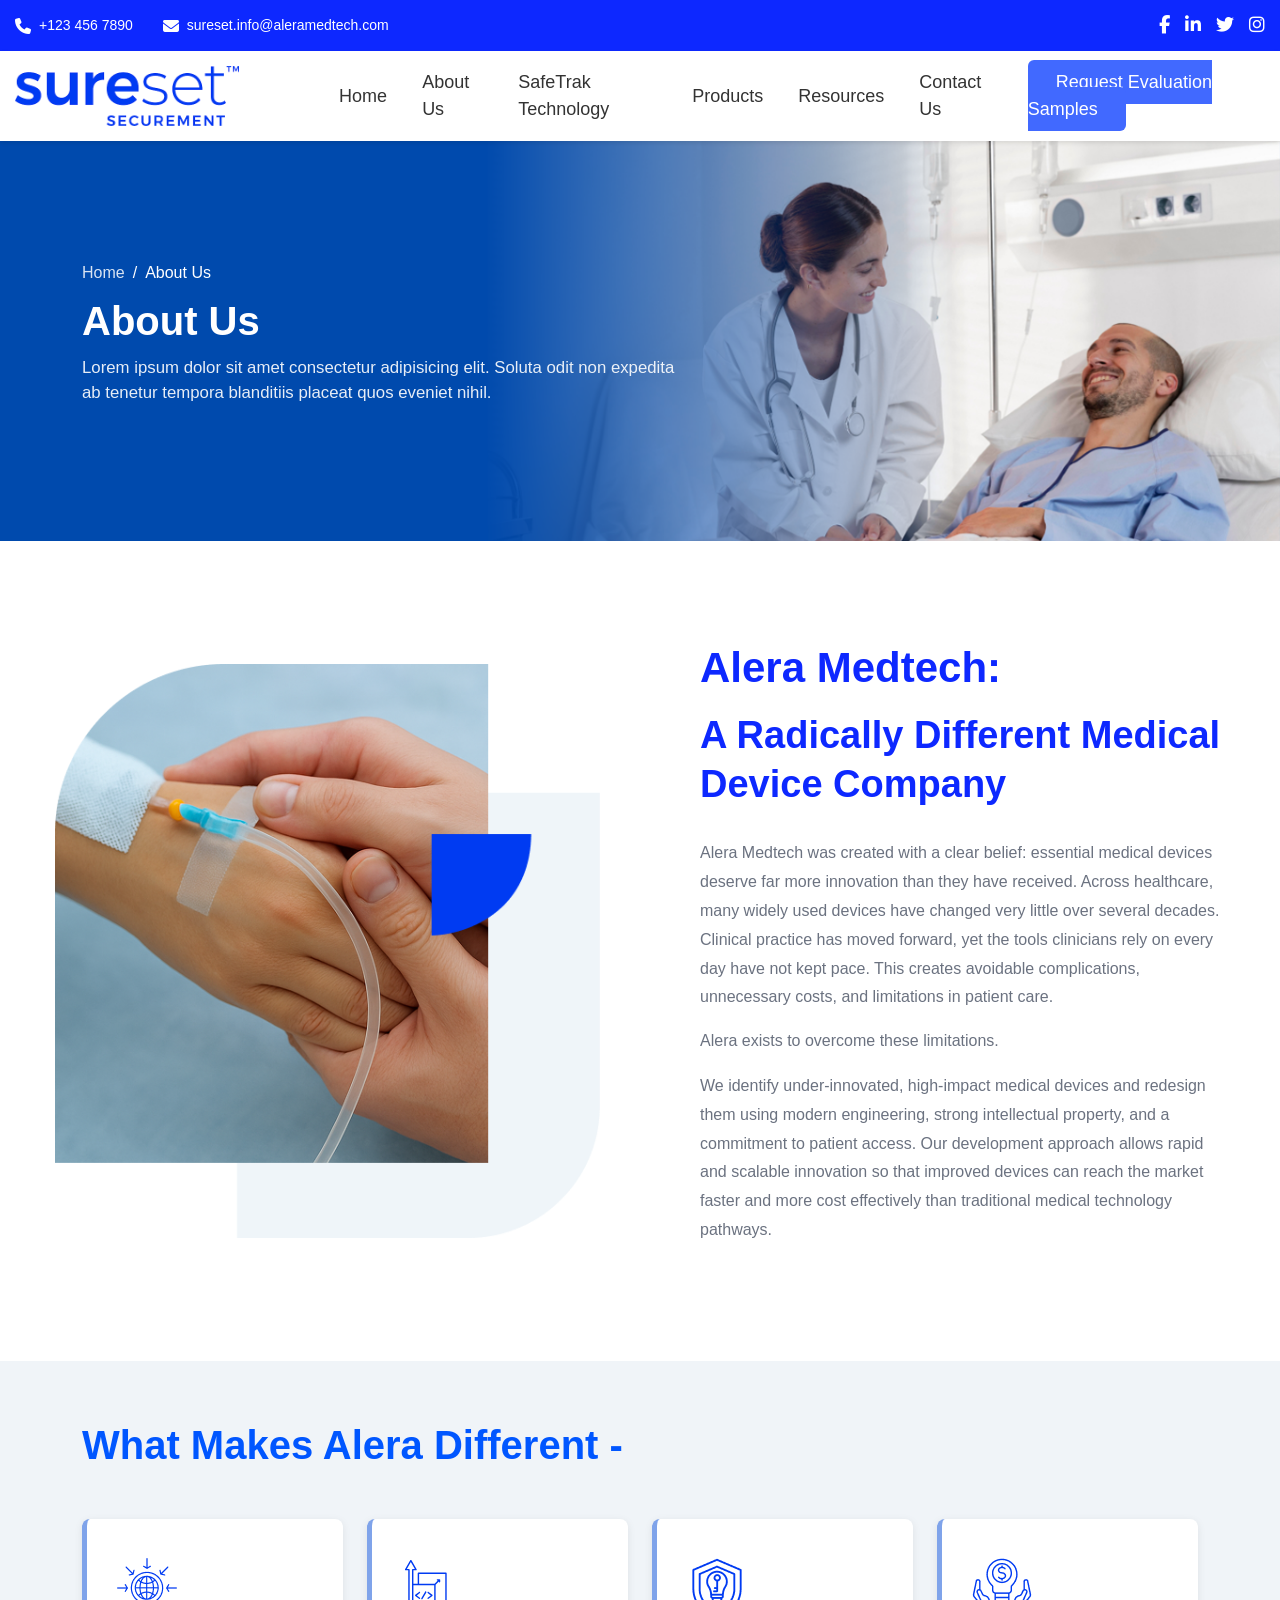
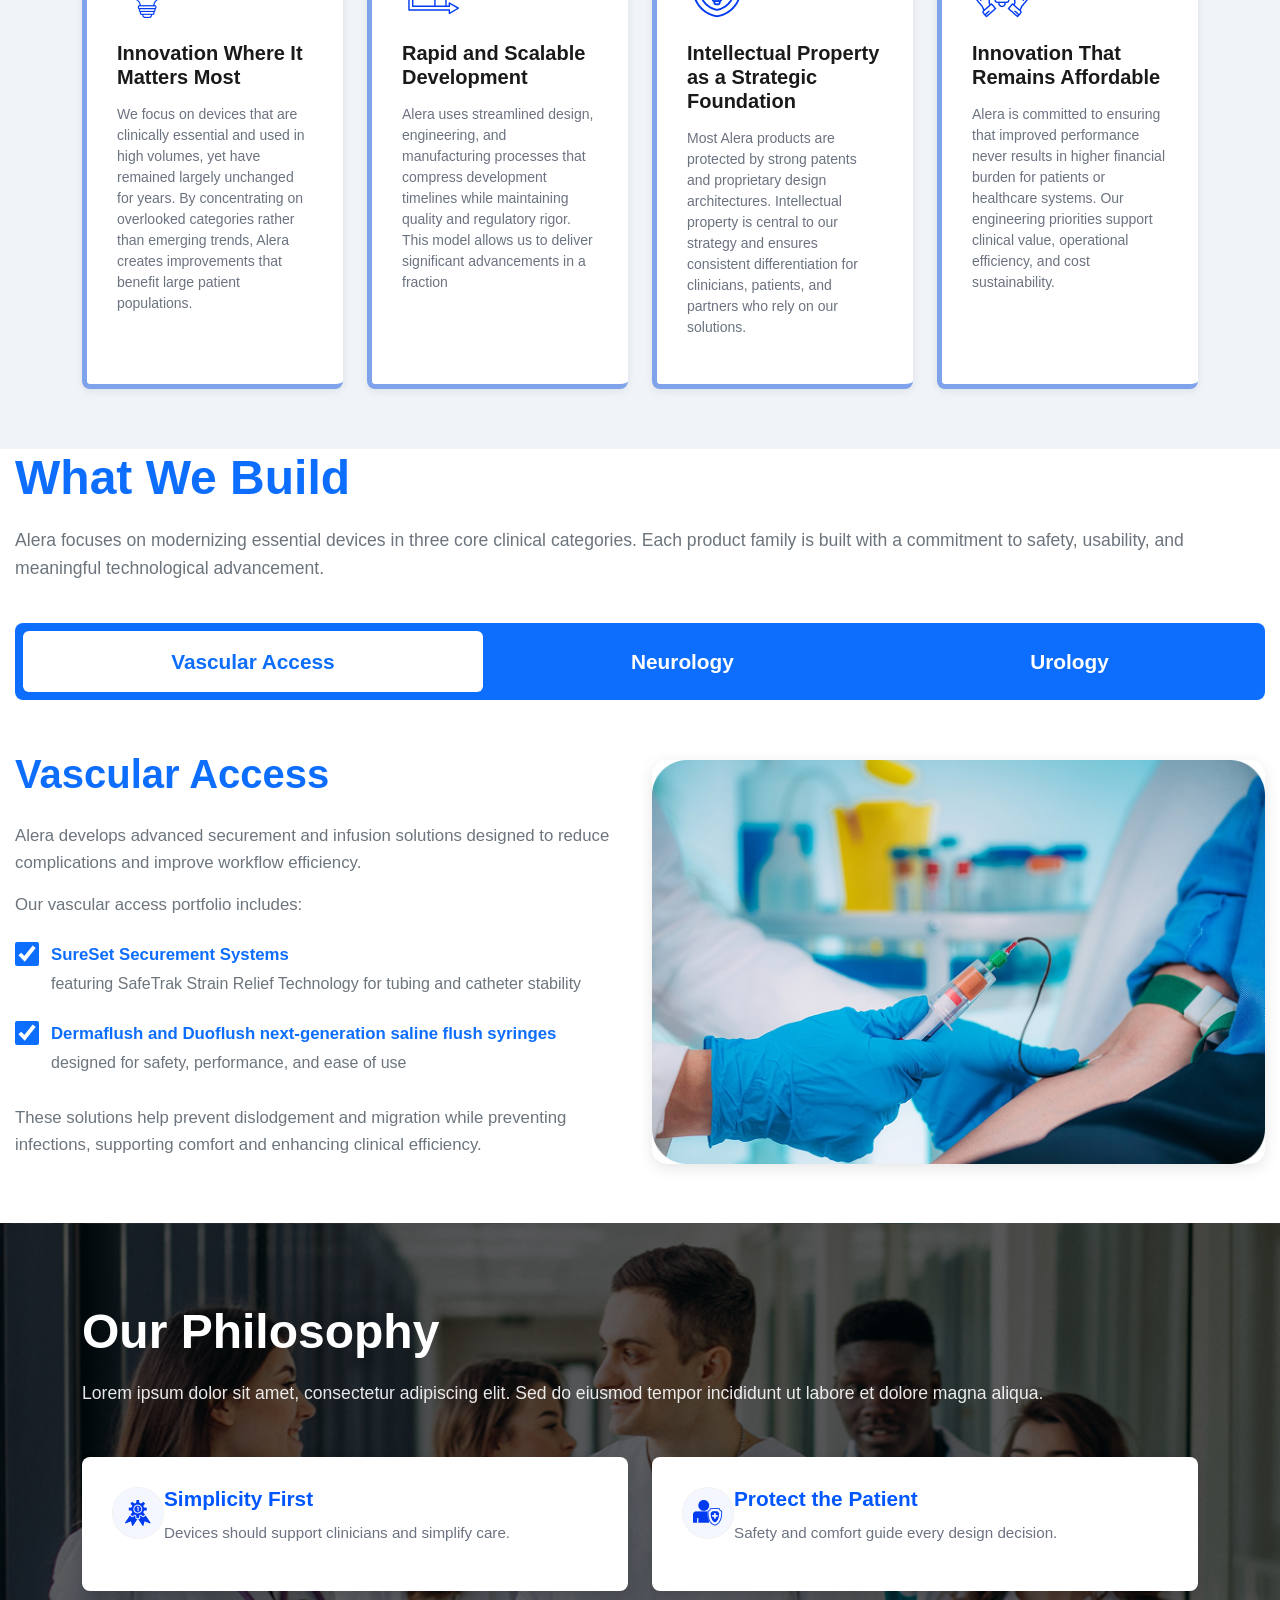
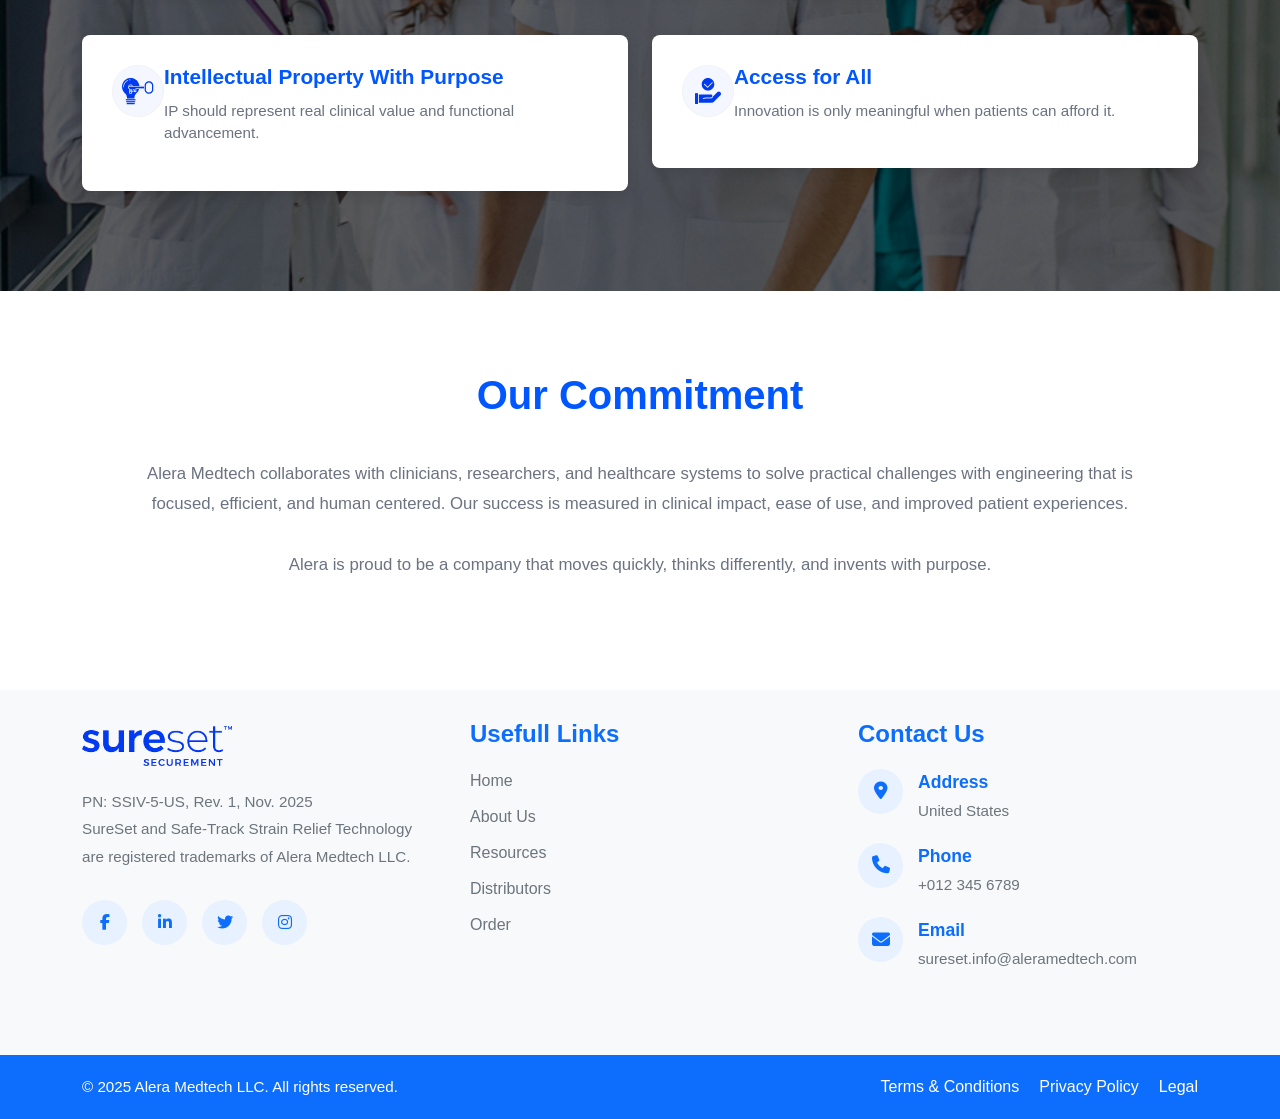
==== about.html @ 8e99e1a9 "Initial commt" ====
<!DOCTYPE html>
<html lang="en">

<head>
    <meta charset="UTF-8">
    <meta name="viewport" content="width=device-width, initial-scale=1.0">
    <title>SureSet </title>
    <link href="https://cdnjs.cloudflare.com/ajax/libs/bootstrap/5.3.2/css/bootstrap.min.css" rel="stylesheet">
    <link href="https://cdnjs.cloudflare.com/ajax/libs/font-awesome/6.4.0/css/all.min.css" rel="stylesheet">
    <link rel="stylesheet" href="css/styles.css">
</head>

<body>
    <!-- Topbar -->
    <div class="topbar">
        <div class="topbar-container">
            <div class="topbar-content">
                <div class="topbar-left">
                    <a href="tel:+1234567890" class="topbar-contact-item">
                        <i class="fas fa-phone topbar-icon"></i>
                        <span>+123 456 7890</span>
                    </a>
                    <a href="mailto:sureset.info@aleramedtech.com" class="topbar-contact-item">
                        <i class="fas fa-envelope topbar-icon"></i>
                        <span>sureset.info@aleramedtech.com</span>
                    </a>
                </div>
                <div class="topbar-right">
                    <a href="#" class="topbar-social-link">
                        <i class="fab fa-facebook-f"></i>
                    </a>
                    <a href="#" class="topbar-social-link">
                        <i class="fab fa-linkedin-in"></i>
                    </a>
                    <a href="#" class="topbar-social-link">
                        <i class="fab fa-twitter"></i>
                    </a>
                    <a href="#" class="topbar-social-link">
                        <i class="fab fa-instagram"></i>
                    </a>
                </div>
            </div>
        </div>
    </div>

    <!-- Navbar -->
    <nav class="navbar">
        <div class="navbar-container">
            <div class="navbar-content">
                <a href="#" class="navbar-logo-link">
                    <img src="img/SureSet logo.png" alt="SureSet Logo" class="navbar-logo">
                </a>

                <button class="navbar-toggle" onclick="toggleMenu()">
                    <i class="fas fa-bars"></i>
                </button>

                <ul class="navbar-menu" id="navbarMenu">
                    <li class="navbar-menu-item">
                        <a href="index.html" class="navbar-menu-link">Home</a>
                    </li>
                    <li class="navbar-menu-item">
                        <a href="about.html" class="navbar-menu-link">About Us</a>
                    </li>
                    <li class="navbar-menu-item">
                        <a href="#" class="navbar-menu-link">SafeTrak Technology</a>
                    </li>
                    <li class="navbar-menu-item">
                        <a href="#" class="navbar-menu-link">Products</a>
                    </li>
                    <li class="navbar-menu-item">
                        <a href="resourses.html" class="navbar-menu-link">Resources</a>
                    </li>
                    <li class="navbar-menu-item">
                        <a href="contact.html" class="navbar-menu-link">Contact Us</a>
                    </li>
                    <li class="navbar-menu-item">
                        <a href="#" class="navbar-cta-button">Request Evaluation Samples</a>
                    </li>
                </ul>
            </div>
        </div>
    </nav>

    <!-- SUB PAGE HERO SECTION -->
    <section class="sub-hero d-flex align-items-center">
        <div class="container">
            <div class="row">
                <div class="col-lg-8">
                    <!-- Breadcrumb -->
                    <nav aria-label="breadcrumb">
                        <ol class="breadcrumb sub-hero-breadcrumb">
                            <li class="breadcrumb-item">
                                <a href="index.html">Home</a>
                            </li>
                            <li class="breadcrumb-item active" aria-current="page">
                                About Us
                            </li>
                        </ol>
                    </nav>

                    <!-- Page Title -->
                    <h1 class="sub-hero-title">About Us</h1>

                    <!-- Subtitle -->
                    <p class="sub-hero-text">
                        Lorem ipsum dolor sit amet consectetur adipisicing elit. Soluta odit non expedita ab tenetur
                        tempora blanditiis placeat quos eveniet nihil.
                    </p>
                </div>
            </div>
        </div>
    </section>



    <!-- About Section -->
    <section class="about-section">
        <div class="about-container">
            <div class="about-content-grid">
                <div class="about-image-wrapper">
                    <img src="img/rapid different.png" alt="Alera Medtech" class="about-main-image">

                </div>

                <div class="about-text-content">
                    <h2 class="about-main-title">Alera Medtech:</h2>
                    <h3 class="about-subtitle">A Radically Different Medical Device Company</h3>
                    <p class="about-description-text">
                        Alera Medtech was created with a clear belief: essential medical devices
                        deserve far more innovation than they have received. Across healthcare,
                        many widely used devices have changed very little over several decades.
                        Clinical practice has moved forward, yet the tools clinicians rely on every
                        day have not kept pace. This creates avoidable complications, unnecessary
                        costs, and limitations in patient care.
                    </p>
                    <p class="about-highlight-text">
                        Alera exists to overcome these limitations.
                    </p>
                    <p class="about-highlight-text">We identify under-innovated, high-impact medical devices and
                        redesign them using modern engineering, strong intellectual property, and a commitment to
                        patient access. Our development approach allows rapid and scalable innovation so that improved
                        devices can reach the market faster and more cost effectively than traditional medical
                        technology pathways.</p>
                </div>
            </div>
        </div>
    </section>

    <!-- Section 1: What Makes Alera Different -->
    <section class="alera-hero-section">
        <div class="container">
            <h1 class="alera-section-title">What Makes Alera Different -</h1>
            <div class="row g-4">
                <div class="col-lg-3 col-md-6">
                    <div class="alera-feature-card">
                        <div class="alera-icon-wrapper">
                            <img src="img/alera-1.png" alt="">
                        </div>
                        <h3 class="alera-feature-title">Innovation Where It Matters Most</h3>
                        <p class="alera-feature-description">
                            We focus on devices that are clinically essential and used in high volumes, yet have
                            remained largely unchanged for years. By concentrating on overlooked categories rather than
                            emerging trends, Alera creates improvements that benefit large patient populations.
                        </p>
                    </div>
                </div>
                <div class="col-lg-3 col-md-6">
                    <div class="alera-feature-card">
                        <div class="alera-icon-wrapper">
                            <img src="img/alera-2.svg" alt="">
                        </div>
                        <h3 class="alera-feature-title">Rapid and Scalable Development</h3>
                        <p class="alera-feature-description">
                            Alera uses streamlined design, engineering, and manufacturing processes that compress
                            development timelines while maintaining quality and regulatory rigor. This model allows us
                            to deliver significant advancements in a fraction
                        </p>
                    </div>
                </div>
                <div class="col-lg-3 col-md-6">
                    <div class="alera-feature-card">
                        <div class="alera-icon-wrapper">
                            <img src="img/alera-3.png" alt="">
                        </div>
                        <h3 class="alera-feature-title">Intellectual Property as a Strategic Foundation</h3>
                        <p class="alera-feature-description">
                            Most Alera products are protected by strong patents and proprietary design architectures.
                            Intellectual property is central to our strategy and ensures consistent differentiation for
                            clinicians, patients, and partners who rely on our solutions.
                        </p>
                    </div>
                </div>
                <div class="col-lg-3 col-md-6">
                    <div class="alera-feature-card">
                        <div class="alera-icon-wrapper">
                            <img src="img/alera-4.png" alt="">
                        </div>
                        <h3 class="alera-feature-title">Innovation That Remains Affordable</h3>
                        <p class="alera-feature-description">
                            Alera is committed to ensuring that improved performance never results in higher financial
                            burden for patients or healthcare systems. Our engineering priorities support clinical
                            value, operational efficiency, and cost sustainability.
                        </p>
                    </div>
                </div>
            </div>
        </div>
    </section>


    <div class="nt-container mb-5">
        <!-- Header Section -->
        <h1 class="nt-main-title">What We Build</h1>
        <p class="nt-subtitle">
            Alera focuses on modernizing essential devices in three core clinical categories. Each product family is
            built with a commitment to safety, usability, and meaningful technological advancement.
        </p>

        <!-- Navigation Tabs -->
        <ul class="nav nt-nav-tabs" id="productTabs" role="tablist">
            <li class="nav-item flex-fill" role="presentation">
                <button class="nt-nav-link active w-100" id="vascular-tab" data-bs-toggle="tab"
                    data-bs-target="#vascular" type="button" role="tab" aria-controls="vascular" aria-selected="true">
                    Vascular Access
                </button>
            </li>
            <li class="nav-item flex-fill" role="presentation">
                <button class="nt-nav-link w-100" id="neurology-tab" data-bs-toggle="tab" data-bs-target="#neurology"
                    type="button" role="tab" aria-controls="neurology" aria-selected="false">
                    Neurology
                </button>
            </li>
            <li class="nav-item flex-fill" role="presentation">
                <button class="nt-nav-link w-100" id="urology-tab" data-bs-toggle="tab" data-bs-target="#urology"
                    type="button" role="tab" aria-controls="urology" aria-selected="false">
                    Urology
                </button>
            </li>
        </ul>

        <!-- Tab Content -->
        <div class="tab-content" id="productTabsContent">
            <!-- Vascular Access Tab -->
            <div class="tab-pane fade show active" id="vascular" role="tabpanel" aria-labelledby="vascular-tab">
                <div class="row align-items-center">
                    <div class="col-lg-6">
                        <h2 class="nt-section-title">Vascular Access</h2>
                        <p class="nt-section-description">
                            Alera develops advanced securement and infusion solutions designed to reduce complications
                            and improve workflow efficiency.
                        </p>
                        <p class="nt-portfolio-title">Our vascular access portfolio includes:</p>

                        <div class="nt-product-item d-flex align-items-start">
                            <input type="checkbox" checked>
                            <div>
                                <div class="nt-product-name">SureSet Securement Systems</div>
                                <div class="nt-product-description">
                                    featuring SafeTrak Strain Relief Technology for tubing and catheter stability
                                </div>
                            </div>
                        </div>

                        <div class="nt-product-item d-flex align-items-start">
                            <input type="checkbox" checked>
                            <div>
                                <div class="nt-product-name">Dermaflush and Duoflush next-generation saline flush
                                    syringes</div>
                                <div class="nt-product-description">
                                    designed for safety, performance, and ease of use
                                </div>
                            </div>
                        </div>

                        <p class="nt-closing-text">
                            These solutions help prevent dislodgement and migration while preventing infections,
                            supporting comfort and enhancing clinical efficiency.
                        </p>
                    </div>
                    <div class="col-lg-6">
                        <img src="img/vascular access.png" alt="Vascular Access Medical Procedure"
                            class="nt-product-image">
                    </div>
                </div>
            </div>

            <!-- Neurology Tab -->
            <div class="tab-pane fade" id="neurology" role="tabpanel" aria-labelledby="neurology-tab">
                <div class="row align-items-center">
                    <div class="col-lg-6">
                        <h2 class="nt-section-title">Neurology</h2>
                        <p class="nt-section-description">
                            Content for Neurology products will be displayed here.
                        </p>
                    </div>
                    <div class="col-lg-6">
                        <img src="https://images.unsplash.com/photo-1559757175-5700dde675bc?w=800&h=600&fit=crop"
                            alt="Neurology" class="nt-product-image">
                    </div>
                </div>
            </div>

            <!-- Urology Tab -->
            <div class="tab-pane fade" id="urology" role="tabpanel" aria-labelledby="urology-tab">
                <div class="row align-items-center">
                    <div class="col-lg-6">
                        <h2 class="nt-section-title">Urology</h2>
                        <p class="nt-section-description">
                            Content for Urology products will be displayed here.
                        </p>
                    </div>
                    <div class="col-lg-6">
                        <img src="https://images.unsplash.com/photo-1584982751601-97dcc096659c?w=800&h=600&fit=crop"
                            alt="Urology" class="nt-product-image">
                    </div>
                </div>
            </div>
        </div>
    </div>

    <!-- Section 2: Our Philosophy -->
    <section class="alera-philosophy-section">
        <div class="container">
            <h2 class="alera-philosophy-title">Our Philosophy</h2>
            <p class="alera-philosophy-subtitle">Lorem ipsum dolor sit amet, consectetur adipiscing elit. Sed do eiusmod
                tempor incididunt ut labore et dolore magna aliqua.</p>

            <div class="row g-4">
                <div class="col-lg-6">
                    <div class="alera-philosophy-card d-flex">
                        <div>
                            <img src="img/icon-abt-1.png" alt="">
                        </div>
                        <div>
                            <h3 class="alera-philosophy-card-title">
                                Simplicity First
                            </h3>
                            <p class="alera-philosophy-card-text">Devices should support clinicians and simplify care.
                            </p>
                        </div>
                    </div>
                </div>
                <div class="col-lg-6">
                    <div class="alera-philosophy-card d-flex">
                        <div>
                            <img src="img/icon-abt-2.png" alt="">
                        </div>
                        <div>
                            <h3 class="alera-philosophy-card-title">
                                Protect the Patient
                            </h3>
                            <p class="alera-philosophy-card-text">Safety and comfort guide every design decision.</p>
                        </div>
                    </div>
                </div>
                <div class="col-lg-6">
                    <div class="alera-philosophy-card d-flex">
                        <div>
                            <img src="img/icon-abt-3.png" alt="">
                        </div>
                        <div>
                            <h3 class="alera-philosophy-card-title">
                                Intellectual Property With Purpose
                            </h3>
                            <p class="alera-philosophy-card-text">IP should represent real clinical value and functional
                                advancement.</p>
                        </div>
                    </div>
                </div>
                <div class="col-lg-6">
                    <div class="alera-philosophy-card d-flex">
                        <div>
                            <img src="img/icon-abt-4.png" alt="">
                        </div>
                        <div>
                            <h3 class="alera-philosophy-card-title">
                                Access for All
                            </h3>
                            <p class="alera-philosophy-card-text">Innovation is only meaningful when patients can afford
                                it.</p>
                        </div>
                    </div>
                </div>
            </div>
        </div>
    </section>

    <!-- Section 3: Our Commitment -->
    <section class="alera-commitment-section">
        <div class="container text-center">
            <h2 class="alera-commitment-title">Our Commitment</h2>
            <p class="alera-commitment-text">
                Alera Medtech collaborates with clinicians, researchers, and healthcare systems to solve practical
                challenges with engineering that is focused, efficient, and human centered. Our success is measured in
                clinical impact, ease of use, and improved patient experiences.
            </p>
            <p class="alera-commitment-text">
                Alera is proud to be a company that moves quickly, thinks differently, and invents with purpose.
            </p>
        </div>
    </section>


    <!-- Footer -->
    <footer class="vas-footer">
        <div class="container">
            <div class="row vas-footer-top g-5">
                <div class="col-lg-4 mb-4">
                    <div class="vas-footer-logo">
                        <img src="img/SureSet logo.png" width="150" alt="">
                    </div>
                    <p class="vas-footer-text">
                        PN: SSIV-5-US, Rev. 1, Nov. 2025<br>
                        SureSet and Safe-Track Strain Relief Technology are registered trademarks of Alera Medtech LLC.
                    </p>
                    <div class="vas-social-links">
                        <a href="#" class="vas-social-link"><i class="fab fa-facebook-f"></i></a>
                        <a href="#" class="vas-social-link"><i class="fab fa-linkedin-in"></i></a>
                        <a href="#" class="vas-social-link"><i class="fab fa-twitter"></i></a>
                        <a href="#" class="vas-social-link"><i class="fab fa-instagram"></i></a>
                    </div>
                </div>
                <div class="col-lg-4 mb-4">
                    <h3 class="vas-footer-section-title">Usefull Links</h3>
                    <ul class="vas-footer-links">
                        <li><a href="index.html">Home</a></li>
                        <li><a href="about.html">About Us</a></li>
                        <li><a href="resourses.html">Resources</a></li>
                        <li><a href="#">Distributors</a></li>
                        <li><a href="#">Order</a></li>
                    </ul>
                </div>
                <div class="col-lg-4 mb-4">
                    <h3 class="vas-footer-section-title">Contact Us</h3>
                    <div class="vas-contact-item">
                        <div class="vas-contact-icon">
                            <i class="fas fa-map-marker-alt"></i>
                        </div>
                        <div>
                            <div class="vas-contact-label">Address</div>
                            <p class="vas-contact-value">United States</p>
                        </div>
                    </div>
                    <div class="vas-contact-item">
                        <div class="vas-contact-icon">
                            <i class="fas fa-phone"></i>
                        </div>
                        <div>
                            <div class="vas-contact-label">Phone</div>
                            <p class="vas-contact-value">+012 345 6789</p>
                        </div>
                    </div>
                    <div class="vas-contact-item">
                        <div class="vas-contact-icon">
                            <i class="fas fa-envelope"></i>
                        </div>
                        <div>
                            <div class="vas-contact-label">Email</div>
                            <p class="vas-contact-value">sureset.info@aleramedtech.com</p>
                        </div>
                    </div>
                </div>
            </div>
        </div>
        <div class="vas-footer-bottom">
            <div class="container">
                <div class="row align-items-center">
                    <div class="col-md-6">
                        <p class="vas-copyright">© 2025 Alera Medtech LLC. All rights reserved.</p>
                    </div>
                    <div class="col-md-6">
                        <ul class="vas-footer-bottom-links">
                            <li><a href="#">Terms & Conditions</a></li>
                            <li><a href="#">Privacy Policy</a></li>
                            <li><a href="#">Legal</a></li>
                        </ul>
                    </div>
                </div>
            </div>
        </div>
    </footer>

    <script src="https://cdnjs.cloudflare.com/ajax/libs/bootstrap/5.3.2/js/bootstrap.bundle.min.js"></script>
    <script>
        function toggleMenu() {
            const menu = document.getElementById('navbarMenu');
            menu.classList.toggle('navbar-menu-active');
        }
    </script>
</body>

</html>
---- css/styles.css ----
* {
            margin: 0;
            padding: 0;
            box-sizing: border-box;
        }

        body {
            font-family: 'Arial', sans-serif;
            overflow-x: hidden;
        }

        .hero-carousel {
            height: 100vh;
            position: relative;
        }

        .carousel-item {
            height: 100vh;
        }

        .hero-content {
            height: 100%;
            display: flex;
            align-items: center;
            background: linear-gradient(135deg, #e8f4f8 0%, #f0f8ff 100%);
        }

        .content-wrapper {
            display: flex;
            align-items: center;
            width: 100%;
            margin: 0 auto;
            padding: 0 0 0 80px;
        }

        .text-content {
            flex: 1;
            padding-right: 50px;
            animation: slideInLeft 1s ease-out;
        }

        .text-content h1 {
            font-size: 4rem;
            font-weight: 900;
            color: #0050ff;
            line-height: 1.1;
            margin-bottom: 30px;
            text-transform: uppercase;
            letter-spacing: 2px;
        }

        .text-content p {
            font-size: 1.25rem;
            color: #333;
            line-height: 1.6;
            margin-bottom: 40px;
            max-width: 600px;
        }

        .cta-button {
            background-color: #0050ff;
            color: white;
            padding: 18px 45px;
            font-size: 1.1rem;
            font-weight: 600;
            border: none;
            border-radius: 50px;
            cursor: pointer;
            transition: all 0.3s ease;
            box-shadow: 0 10px 30px rgba(0, 80, 255, 0.3);
            animation: fadeInUp 1s ease-out 0.3s backwards;
        }

        .cta-button:hover {
            background-color: #0040cc;
            transform: translateY(-3px);
            box-shadow: 0 15px 40px rgba(0, 80, 255, 0.4);
        }

        .image-content {
            flex: 1;
            position: relative;
            animation: slideInRight 1s ease-out;
        }

        .hero-image {
            width: 100%;
            height: 100%;
            object-fit: cover;
            border-radius: 20px;
            box-shadow: 0 20px 60px rgba(0, 0, 0, 0.15);
        }

        /* Carousel Controls */
        .carousel-control-prev,
        .carousel-control-next {
            width: 60px;
            height: 60px;
            background-color: rgba(0, 80, 255, 0.8);
            border-radius: 50%;
            top: 50%;
            transform: translateY(-50%);
            opacity: 1;
        }

        .carousel-control-prev {
            left: 30px;
        }

        .carousel-control-next {
            right: 30px;
        }

        .carousel-control-prev:hover,
        .carousel-control-next:hover {
            background-color: rgba(0, 80, 255, 1);
        }

        .carousel-indicators {
            bottom: 30px;
        }

        .carousel-indicators button {
            width: 12px;
            height: 12px;
            border-radius: 50%;
            background-color: #0050ff;
            opacity: 0.5;
            transition: all 0.3s ease;
        }

        .carousel-indicators button.active {
            opacity: 1;
            transform: scale(1.3);
        }

        /* Animations */
        @keyframes slideInLeft {
            from {
                opacity: 0;
                transform: translateX(-100px);
            }
            to {
                opacity: 1;
                transform: translateX(0);
            }
        }

        @keyframes slideInRight {
            from {
                opacity: 0;
                transform: translateX(100px);
            }
            to {
                opacity: 1;
                transform: translateX(0);
            }
        }

        @keyframes fadeInUp {
            from {
                opacity: 0;
                transform: translateY(30px);
            }
            to {
                opacity: 1;
                transform: translateY(0);
            }
        }

        /* Responsive */
        @media (max-width: 992px) {
            .content-wrapper {
                flex-direction: column;
                padding: 30px;
                justify-content: center;
            }

            .text-content {
                padding-right: 0;
                margin-bottom: 30px;
                text-align: center;
            }

            .text-content h1 {
                font-size: 2.5rem;
            }

            .text-content p {
                font-size: 1rem;
                margin: 0 auto 30px;
            }

            .hero-image {
                height: 400px;
            }
        }

        @media (max-width: 576px) {
            .text-content h1 {
                font-size: 2rem;
            }

            .carousel-control-prev,
            .carousel-control-next {
                width: 40px;
                height: 40px;
            }

            .carousel-control-prev {
                left: 10px;
            }

            .carousel-control-next {
                right: 10px;
            }
        }
/* Topbar Styles */
        .topbar {
            background-color: #0d28ff;
            padding: 12px 0;
        }
        
        .topbar-container {
            max-width: 1400px;
            margin: 0 auto;
            padding: 0 15px;
        }
        
        .topbar-content {
            display: flex;
            justify-content: space-between;
            align-items: center;
        }
        
        .topbar-left {
            display: flex;
            gap: 30px;
            align-items: center;
        }
        
        .topbar-contact-item {
            display: flex;
            align-items: center;
            gap: 8px;
            color: white;
            text-decoration: none;
            font-size: 14px;
        }
        
        .topbar-contact-item:hover {
            color: #e0e0e0;
        }
        
        .topbar-icon {
            font-size: 16px;
        }
        
        .topbar-right {
            display: flex;
            gap: 15px;
        }
        
        .topbar-social-link {
            color: white;
            font-size: 18px;
            transition: opacity 0.3s;
        }
        
        .topbar-social-link:hover {
            opacity: 0.8;
            color: white;
        }
        
        /* Navbar Styles */
        .navbar {
            background-color: white;
            box-shadow: 0 2px 4px rgba(0,0,0,0.1);
            padding: 15px 0;
        }
        
        .navbar-container {
            max-width: 1400px;
            margin: 0 auto;
            padding: 0 15px;
        }
        
        .navbar-content {
            display: flex;
            justify-content: space-between;
            align-items: center;
            gap: 100px;
        }
        
        .navbar-logo {
            max-height: 60px;
            width: auto;
        }
        
        .navbar-menu {
            display: flex;
            gap: 35px;
            align-items: center;
            list-style: none;
            margin: 0;
            padding: 0;
        }
        
        .navbar-menu-item {
            position: relative;
        }
        
        .navbar-menu-link {
            color: #333;
            text-decoration: none;
            font-size: 18px;
            font-weight: 500;
            transition: color 0.3s;
        }
        
        .navbar-menu-link:hover {
            color: #0d28ff;
        }
        
        .navbar-cta-button {
            background-color: #4169ff;
            color: white;
            padding: 12px 28px;
            border-radius: 6px;
            text-decoration: none;
            font-weight: 500;
            transition: background-color 0.3s;
            border: none;
            font-size: 18px;
        }
        
        .navbar-cta-button:hover {
            background-color: #0d28ff;
            color: white;
        }
        
        .navbar-toggle {
            display: none;
            background: none;
            border: none;
            font-size: 24px;
            color: #333;
            cursor: pointer;
        }
        
        /* Responsive */
        @media (max-width: 992px) {
            .navbar-menu {
                display: none;
                position: absolute;
                top: 100%;
                left: 0;
                right: 0;
                background: white;
                flex-direction: column;
                padding: 20px;
                box-shadow: 0 4px 6px rgba(0,0,0,0.1);
                gap: 20px;
            }
            
            .navbar-menu.navbar-menu-active {
                display: flex;
            }
            
            .navbar-toggle {
                display: block;
            }
            
            .navbar-content {
                position: relative;
            }
            
            .topbar-left {
                flex-direction: column;
                gap: 10px;
                align-items: flex-start;
            }
            
            .topbar-content {
                flex-direction: column;
                gap: 15px;
            }
        }
        
        @media (max-width: 576px) {
            .topbar-contact-item {
                font-size: 12px;
            }
            
            .topbar-social-link {
                font-size: 16px;
            }
            
            .navbar-logo {
                max-height: 40px;
            }
        }

        /* Hero Section Styles */
        .hero-section {
            background: linear-gradient(135deg, #e8ebf7 0%, #d4daf0 100%);
            padding: 80px 0;
            position: relative;
            overflow: hidden;
        }

        .hero-container {
            max-width: 1200px;
            margin: 0 auto;
            padding: 0 15px;
        }

        .hero-content-wrapper {
            display: grid;
            grid-template-columns: 1fr 1fr;
            gap: 60px;
            align-items: center;
        }

        .hero-left-content {
            z-index: 2;
        }

        .hero-badge {
            display: inline-block;
            border: 2px solid #0d28ff;
            color: #0d28ff;
            padding: 8px 24px;
            border-radius: 25px;
            font-size: 14px;
            font-weight: 500;
            margin-bottom: 25px;
            background-color: #fff;
        }

        .hero-main-heading {
            font-size: 48px;
            font-weight: 700;
            color: #0d28ff;
            line-height: 1.2;
            margin-bottom: 20px;
        }

        .hero-description {
            font-size: 16px;
            color: #6b7280;
            line-height: 1.6;
            margin-bottom: 40px;
        }

        .hero-stats-grid {
            display: grid;
            grid-template-columns: repeat(3, 1fr);
            gap: 20px;
            margin-bottom: 40px;
        }

        .hero-stat-card {
            background: white;
            padding: 25px 20px;
            border-radius: 12px;
            text-align: center;
            box-shadow: 0 2px 8px rgba(0,0,0,0.08);
            transition: transform 0.3s, box-shadow 0.3s;
        }

        .hero-stat-card:hover {
            transform: translateY(-5px);
            box-shadow: 0 4px 12px rgba(0,0,0,0.12);
        }

        .hero-stat-icon {
            color: #0d28ff;
            margin-bottom: 15px;
        }

        .hero-stat-text {
            font-size: 13px;
            color: #6b7280;
            line-height: 1.5;
            margin-bottom: 0;
        }

        .hero-cta-button {
            background-color: #0d28ff;
            color: white;
            padding: 14px 40px;
            border-radius: 8px;
            text-decoration: none;
            font-weight: 600;
            display: inline-block;
            transition: background-color 0.3s;
            border: none;
            font-size: 16px;
        }

        .hero-cta-button:hover {
            background-color: #0a20cc;
            color: white;
        }

        .hero-right-content {
            position: relative;
        }

        .hero-product-container {
            background: white;
            border-radius: 30px;
            padding: 40px;
            position: relative;
            box-shadow: 0 10px 40px rgba(0,0,0,0.1);
        }

        .hero-product-image {
            width: 100%;
            height: auto;
            display: block;
            margin-bottom: 20px;
        }

        .hero-brand-logo {
            position: absolute;
            top: 30px;
            right: 40px;
            max-width: 180px;
            height: auto;
        }

        .hero-video-button-wrapper {
            display: flex;
            align-items: center;
            justify-content: center;
            gap: 15px;
            margin-top: 20px;
        }

        .hero-play-button {
            width: 70px;
            height: 70px;
            border-radius: 50%;
            background: linear-gradient(135deg, #6b8cff 0%, #4169ff 100%);
            display: flex;
            align-items: center;
            justify-content: center;
            cursor: pointer;
            transition: transform 0.3s;
            border: none;
        }

        .hero-play-button:hover {
            transform: scale(1.1);
        }

        .hero-play-icon {
            color: white;
            font-size: 28px;
            margin-left: 4px;
        }

        .hero-video-text {
            font-size: 32px;
            font-weight: 700;
            color: #0d28ff;
        }

        .hero-blue-accent {
            position: absolute;
            right: -50px;
            top: 0;
            bottom: 0;
            width: 150px;
            background-color: #0d28ff;
            border-radius: 50px 0 0 50px;
            z-index: 1;
        }

        /* About Section Styles */
        .about-section {
            padding: 100px 0;
            background-color: #ffffff;
        }

        .about-container {
            max-width: 1200px;
            margin: 0 auto;
            padding: 0 15px;
        }

        .about-content-grid {
            display: grid;
            grid-template-columns: 1fr 1fr;
            gap: 80px;
            align-items: center;
        }

        .about-image-wrapper {
            position: relative;
        }

        .about-main-image {
            width: 100%;
            height: auto;
            border-radius: 20px;
            display: block;
        }

        .about-blue-shape {
            position: absolute;
            width: 200px;
            height: 200px;
            background-color: #0d28ff;
            border-radius: 50%;
            bottom: -30px;
            right: -30px;
            z-index: -1;
        }

        .about-light-shape {
            position: absolute;
            width: 150px;
            height: 300px;
            background-color: #e8ebf7;
            border-radius: 80px;
            bottom: -50px;
            left: -40px;
            z-index: -2;
        }

        .about-text-content {
            padding-left: 20px;
        }

        .about-main-title {
            font-size: 42px;
            font-weight: 700;
            color: #0d28ff;
            line-height: 1.3;
            margin-bottom: 15px;
        }

        .about-subtitle {
            font-size: 38px;
            font-weight: 700;
            color: #0d28ff;
            line-height: 1.3;
            margin-bottom: 30px;
        }

        .about-description-text {
            font-size: 16px;
            color: #6b7280;
            line-height: 1.8;
            margin-bottom: 15px;
        }

        .about-highlight-text {
            font-size: 16px;
            color: #6b7280;
            line-height: 1.8;
            font-weight: 500;
        }

        /* Responsive Styles */
        @media (max-width: 992px) {
            .navbar-menu {
                display: none;
                position: absolute;
                top: 100%;
                left: 0;
                right: 0;
                background: white;
                flex-direction: column;
                padding: 20px;
                box-shadow: 0 4px 6px rgba(0,0,0,0.1);
                gap: 20px;
            }
            
            .navbar-menu.navbar-menu-active {
                display: flex;
            }
            
            .navbar-toggle {
                display: block;
            }
            
            .navbar-content {
                position: relative;
            }
            
            .topbar-left {
                flex-direction: column;
                gap: 10px;
                align-items: flex-start;
            }
            
            .topbar-content {
                flex-direction: column;
                gap: 15px;
            }

            .hero-content-wrapper {
                grid-template-columns: 1fr;
                gap: 40px;
            }

            .hero-main-heading {
                font-size: 36px;
            }

            .hero-stats-grid {
                grid-template-columns: 1fr;
            }

            .hero-blue-accent {
                display: none;
            }

            .about-content-grid {
                grid-template-columns: 1fr;
                gap: 50px;
            }

            .about-main-title,
            .about-subtitle {
                font-size: 32px;
            }
        }

        @media (max-width: 576px) {
            .topbar-contact-item {
                font-size: 12px;
            }
            
            .topbar-social-link {
                font-size: 16px;
            }
            
            .navbar-logo {
                max-height: 40px;
            }

            .hero-main-heading {
                font-size: 28px;
            }

            .hero-section {
                padding: 50px 0;
            }

            .about-section {
                padding: 60px 0;
            }

            .about-main-title,
            .about-subtitle {
                font-size: 26px;
            }
        }

         /* SafeTrak Section Styles */
        .safetrak-section {
            padding: 100px 0;
            background: linear-gradient(135deg, #e8ebf7 0%, #d4daf0 100%);
        }

        .safetrak-container {
            max-width: 1200px;
            margin: 0 auto;
            padding: 0 15px;
        }

        .safetrak-header {
            text-align: center;
            margin-bottom: 60px;
        }

        .safetrak-main-title {
            font-size: 48px;
            font-weight: 700;
            color: #0d28ff;
            margin-bottom: 15px;
        }

        .safetrak-subtitle {
            font-size: 18px;
            color: #6b7280;
        }

        .safetrak-content-grid {
            display: grid;
            grid-template-columns: 1fr 1fr;
            gap: 60px;
            align-items: center;
        }

        .safetrak-text-wrapper {
            display: flex;
            flex-direction: column;
            gap: 20px;
        }

        .safetrak-description-para {
            font-size: 16px;
            color: #6b7280;
            line-height: 1.8;
        }

        .safetrak-image-wrapper {
            position: relative;
        }

        .safetrak-featured-image {
            width: 100%;
            height: auto;
            border-radius: 20px;
            box-shadow: 0 10px 30px rgba(0,0,0,0.1);
        }

        /* Benefits Section Styles */
        .benefits-section {
            padding: 100px 0;
            background-color: #ffffff;
        }

        .benefits-container {
            max-width: 1200px;
            margin: 0 auto;
            padding: 0 15px;
        }

        .benefits-content-wrapper {
            display: grid;
            grid-template-columns: 1fr 1.3fr;
            gap: 80px;
            align-items: center;
        }

        .benefits-image-container {
            position: relative;
        }


        .benefits-doctor-image {
            position: relative;
            width: 100%;
            max-width: 500px;
            height: auto;
            z-index: 1;
            display: block;
        }

        .benefits-text-area {
            padding-left: 20px;
        }

        .benefits-main-heading {
            font-size: 42px;
            font-weight: 700;
            color: #0d28ff;
            line-height: 1.3;
            margin-bottom: 20px;
        }

        .benefits-intro-text {
            font-size: 16px;
            color: #6b7280;
            line-height: 1.7;
            margin-bottom: 40px;
        }

        .benefits-stats-container {
                display: grid;
                grid-template-columns: repeat(4, 1.2fr);
                gap: 20px;
                position: relative;
                margin-left: -130px;
                z-index: 1;
        }

        .benefits-stat-box {
            background: white;
            padding: 30px 18px;
            border-radius: 12px;
            box-shadow: 0 2px 12px rgba(0,0,0,0.08);
            transition: transform 0.3s, box-shadow 0.3s;
            min-width: 180px;
        }

        .benefits-stat-box:hover {
            transform: translateY(-5px);
            box-shadow: 0 4px 16px rgba(0,0,0,0.12);
        }

        .benefits-stat-number {
            font-size: 20px;
            font-weight: 700;
            color: #0d28ff;
            margin-bottom: 10px;
            text-align: center;
        }

        .benefits-stat-description {
            font-size: 14px;
            color: #6b7280;
            line-height: 1.5;
            margin: 0;
            text-align: center;
        }

        /* Introducing Section Styles */
        .introducing-section {
            padding: 50px 0;
            background-color: #ffffff;
        }

        .introducing-container {
            max-width: 100%;
            margin: 0 auto;
            padding: 0 15px;
        }

        .introducing-layout-grid {
            display: grid;
            grid-template-columns: 1fr 1fr;
            gap: 40px;
            align-items: center;
        }

        .introducing-left-content {
            padding-left: 40px;
        }

        .introducing-main-title {
            font-size: 42px;
            font-weight: 700;
            color: #0d28ff;
            line-height: 1.3;
            margin-bottom: 20px;
        }

        .introducing-subtitle-text {
            font-size: 16px;
            color: #6b7280;
            line-height: 1.7;
            margin-bottom: 35px;
        }

        .introducing-features-list {
            list-style: none;
            padding: 0;
            margin: 0;
            display: flex;
            flex-direction: column;
            gap: 20px;
        }

        .introducing-feature-item {
            display: flex;
            align-items: flex-start;
            gap: 15px;
        }

        .introducing-check-icon {
            font-size: 24px;
            color: #0d28ff;
            flex-shrink: 0;
            margin-top: 2px;
        }

        .introducing-feature-text {
            font-size: 15px;
            color: #6b7280;
            line-height: 1.6;
        }

        .introducing-right-content {
            position: relative;
        }

        .introducing-video-container {
            position: relative;
            border-radius: 20px;
            overflow: hidden;
        }

        .introducing-background-image {
            width: 100%;
            height: auto;
            display: block;
        }

        .introducing-video-overlay {
            position: absolute;
            bottom: 40px;
            right: 130px;
            display: flex;
            align-items: center;
            gap: 15px;
        }

        .introducing-play-btn {
            width: 80px;
            height: 80px;
            border-radius: 50%;
            background: linear-gradient(135deg, rgba(107, 140, 255, 0.9) 0%, rgba(65, 105, 255, 0.9) 100%);
            border: none;
            display: flex;
            align-items: center;
            justify-content: center;
            cursor: pointer;
            transition: transform 0.3s;
        }

        .introducing-play-btn:hover {
            transform: scale(1.1);
        }

        .introducing-play-icon {
            color: white;
            font-size: 30px;
            margin-left: 4px;
        }

        .introducing-watch-text {
            font-size: 32px;
            font-weight: 700;
            color: #0d28ff;
            text-shadow: 0 2px 4px rgba(0,0,0,0.1);
        }

        /* Responsive Styles */
        @media (max-width: 992px) {
            .safetrak-content-grid {
                grid-template-columns: 1fr;
            }

            .safetrak-main-title {
                font-size: 36px;
            }

            .benefits-content-wrapper {
                grid-template-columns: 1fr;
                gap: 50px;
            }

            .benefits-main-heading {
                font-size: 32px;
            }

            .benefits-stats-container {
                grid-template-columns: 1fr;
            }

            .introducing-layout-grid {
                grid-template-columns: 1fr;
                gap: 50px;
            }

            .introducing-main-title {
                font-size: 32px;
            }
        }

        @media (max-width: 576px) {
            .safetrak-main-title {
                font-size: 28px;
            }

            .safetrak-section,
            .benefits-section,
            .introducing-section {
                padding: 60px 0;
            }

            .benefits-main-heading {
                font-size: 26px;
            }

            .introducing-main-title {
                font-size: 26px;
            }

            .introducing-watch-text {
                font-size: 24px;
            }
        }

        .vas-hero-section {
            background: linear-gradient(rgba(52, 58, 64, 0.8), rgba(52, 58, 64, 0.8)), 
                        url('../img/bg\ img.png');
            background-size: cover;
            background-position: center;
            padding: 80px 0 250px;
            color: white;
            text-align: center;
        }

        .vas-hero-title {
            font-size: 3rem;
            font-weight: 700;
            margin-bottom: 15px;
            line-height: 1.2;
        }

        .vas-hero-subtitle {
            font-size: 1.1rem;
            font-style: italic;
            margin-bottom: 25px;
            color: #e9ecef;
        }

        .vas-hero-description {
            font-size: 1.05rem;
            line-height: 1.7;
            max-width: 1100px;
            margin: 0 auto;
        }

        .vas-content-section {
            background-color: #f8f9fa;
            padding: 0 0 60px 0;
            position: relative;
        }

        .vas-feature-card {
            background: white;
            border-radius: 15px;
            padding: 40px;
            margin-top: -200px;
            box-shadow: 0 4px 6px rgba(0, 0, 0, 0.1);
            height: 190%;
        }

        .vas-card-title {
            color: #0d6efd;
            font-size: 2rem;
            font-weight: 700;
            margin-bottom: 30px;
        }

        .vas-feature-item {
            display: flex;
            align-items: center;
            margin-bottom: 20px;
            font-size: 1.05rem;
        }

        .vas-check-icon {
            width: 24px;
            height: 24px;
            background-color: #0d6efd;
            border-radius: 4px;
            display: flex;
            align-items: center;
            justify-content: center;
            margin-right: 15px;
            flex-shrink: 0;
        }

        .vas-check-icon::after {
            content: '✓';
            color: white;
            font-weight: bold;
            font-size: 14px;
        }

        .vas-feature-text {
            color: #6c757d;
            margin: 0;
        }

        @media (max-width: 768px) {
            .vas-hero-section{
                padding-bottom: 80px;
            }
            .vas-hero-title {
                font-size: 2rem;
            }
            
            .vas-card-title {
                font-size: 1.5rem;
            }
            
            .vas-content-section {
                padding: 40px 0;
            }
        }

         /* Stabilization Section */
        .vas-stabilization-section {
            background-color: #f8f9fa;
            padding: 80px 0;
        }

        .vas-stab-title {
            color: #0d6efd;
            font-size: 2.5rem;
            font-weight: 700;
            margin-bottom: 30px;
        }

        .vas-stab-image-wrapper {
            position: relative;
            width: 250px;
            height: 250px;
            margin: 0 auto 30px;
        }

        .vas-stab-image {
            width: 100%;
            height: 100%;
            border-radius: 50%;
            border: 5px solid #0d6efd;
            object-fit: cover;
        }

        .vas-stab-description {
            color: #6c757d;
            font-size: 1.1rem;
            line-height: 1.8;
            margin-top: 30px;
            text-align: justify;
        }

        .vas-explore-btn {
            background-color: #0d6efd;
            color: white;
            padding: 12px 35px;
            border: none;
            border-radius: 5px;
            font-weight: 600;
            font-size: 1.05rem;
            cursor: pointer;
            transition: all 0.3s;
        }

        .vas-explore-btn:hover {
            background-color: #0b5ed7;
            transform: translateY(-2px);
        }

        .vas-benefit-card {
            background: white;
            padding: 30px;
            border-radius: 10px;
            box-shadow: 0 2px 4px rgba(0, 0, 0, 0.08);
            margin-bottom: 25px;
            border-left: 4px solid #0d6efd;
            transition: all 0.3s;
        }

        .vas-benefit-card:hover {
            box-shadow: 0 4px 8px rgba(0, 0, 0, 0.12);
            transform: translateY(-3px);
        }

        .vas-benefit-icon {
            width: 50px;
            height: 50px;
            background-color: #e7f1ff;
            border-radius: 8px;
            display: flex;
            align-items: center;
            justify-content: center;
            margin-bottom: 15px;
        }

        .vas-benefit-icon i {
            font-size: 24px;
            color: #0d6efd;
        }

        .vas-benefit-title {
            color: #0d6efd;
            font-size: 1.3rem;
            font-weight: 700;
            margin-bottom: 10px;
        }

        .vas-benefit-text {
            color: #6c757d;
            font-size: 1rem;
            line-height: 1.6;
            margin: 0;
        }

        /* Footer Section */
        .vas-footer {
            background-color: #f8f9fa;
            padding: 30px 0 0;
        }


        .vas-footer-logo {
            color: #0d6efd;
            font-size: 2rem;
            font-weight: 700;
            margin-bottom: 20px;
        }

        .vas-footer-logo-subtitle {
            font-size: 0.75rem;
            text-transform: uppercase;
            letter-spacing: 2px;
            font-weight: 600;
        }

        .vas-footer-text {
            color: #6c757d;
            font-size: 0.95rem;
            line-height: 1.8;
            margin-bottom: 30px;
        }

        .vas-social-links {
            display: flex;
            gap: 15px;
        }

        .vas-social-link {
            width: 45px;
            height: 45px;
            background-color: #e7f1ff;
            border-radius: 50%;
            display: flex;
            align-items: center;
            justify-content: center;
            color: #0d6efd;
            text-decoration: none;
            transition: all 0.3s;
        }

        .vas-social-link:hover {
            background-color: #0d6efd;
            color: white;
            transform: translateY(-3px);
        }

        .vas-footer-section-title {
            color: #0d6efd;
            font-size: 1.5rem;
            font-weight: 700;
            margin-bottom: 20px;
        }

        .vas-footer-links {
            list-style: none;
            padding: 0;
            margin: 0;
        }

        .vas-footer-links li {
            margin-bottom: 12px;
        }

        .vas-footer-links a {
            color: #6c757d;
            text-decoration: none;
            transition: color 0.3s;
        }

        .vas-footer-links a:hover {
            color: #0d6efd;
        }

        .vas-contact-item {
            display: flex;
            align-items: flex-start;
            margin-bottom: 20px;
        }

        .vas-contact-icon {
            width: 45px;
            height: 45px;
            background-color: #e7f1ff;
            border-radius: 50%;
            display: flex;
            align-items: center;
            justify-content: center;
            margin-right: 15px;
            flex-shrink: 0;
        }

        .vas-contact-icon i {
            color: #0d6efd;
            font-size: 18px;
        }

        .vas-contact-label {
            color: #0d6efd;
            font-weight: 700;
            font-size: 1.1rem;
            margin-bottom: 5px;
        }

        .vas-contact-value {
            color: #6c757d;
            font-size: 0.95rem;
            margin: 0;
        }

        .vas-footer-bottom {
            background-color: #0d6efd;
            padding: 20px 0;
            margin-top: 40px;
        }

        .vas-copyright {
            color: white;
            margin: 0;
            font-size: 0.95rem;
        }

        .vas-footer-bottom-links {
            display: flex;
            gap: 20px;
            justify-content: flex-end;
            margin: 0;
            padding: 0;
            list-style: none;
        }

        .vas-footer-bottom-links a {
            color: white;
            text-decoration: none;
            transition: opacity 0.3s;
        }

        .vas-footer-bottom-links a:hover {
            opacity: 0.8;
        }

        @media (max-width: 768px) {
            .vas-hero-title {
                font-size: 2rem;
            }
            
            .vas-card-title {
                font-size: 1.5rem;
            }
            
            .vas-content-section {
                padding: 40px 0;
            }

            .vas-stab-title {
                font-size: 1.8rem;
            }

            .vas-footer-bottom-links {
                justify-content: center;
                margin-top: 15px;
            }
        }

        /* Sub Page Hero */
.sub-hero {
    min-height: 400px;
    background: 
    url("../img/about\ banner.png") center / cover no-repeat;
    color: #ffffff;
}

.sub-heror {
    min-height: 500px;
    background:
    url("../img/resources\ banner.png") center / cover no-repeat;
    color: #ffffff;
}

.sub-heroc {
    min-height: 500px;
    background:
    url("../img/banner\ contact.png") center / cover no-repeat;
    color: #ffffff;
}

.sub-hero-title {
    font-size: 2.5rem;
    font-weight: 700;
    margin-bottom: 10px;
}

.sub-hero-text {
    font-size: 1.05rem;
    max-width: 600px;
    opacity: 0.9;
}

/* Breadcrumb */
.sub-hero-breadcrumb {
    background: transparent;
    padding: 0;
    margin-bottom: 12px;
}

.sub-hero-breadcrumb .breadcrumb-item a {
    color: #ffffff;
    text-decoration: none;
    opacity: 0.85;
}

.sub-hero-breadcrumb .breadcrumb-item.active {
    color: #ffffff;
    opacity: 1;
}

.sub-hero-breadcrumb .breadcrumb-item + .breadcrumb-item::before {
    color: #ffffff;
}



/* Modal Overlay */
        .modal-overlay {
            display: none;
            position: fixed;
            top: 0;
            left: 0;
            width: 100%;
            height: 100%;
            background: rgba(0, 0, 0, 0.7);
            backdrop-filter: blur(5px);
            z-index: 9999;
            animation: fadeIn 0.3s ease;
        }

        .modal-overlay.active {
            display: flex;
            justify-content: center;
            align-items: center;
            padding: 20px;
            overflow-y: auto;
        }

        @keyframes fadeIn {
            from {
                opacity: 0;
            }
            to {
                opacity: 1;
            }
        }

        /* Modal Container */
        .modal-container {
            background: white;
            border-radius: 20px;
            box-shadow: 0 20px 60px rgba(0, 0, 0, 0.3);
            max-width: 700px;
            width: 100%;
            max-height: 90vh;
            overflow-y: auto;
            animation: slideUp 0.4s ease;
            position: relative;
        }

        @keyframes slideUp {
            from {
                transform: translateY(50px);
                opacity: 0;
            }
            to {
                transform: translateY(0);
                opacity: 1;
            }
        }

        /* Close Button */
        .close-btn {
            position: absolute;
            top: 20px;
            right: 20px;
            width: 35px;
            height: 35px;
            background: rgba(255, 255, 255, 0.2);
            border: none;
            border-radius: 50%;
            cursor: pointer;
            display: flex;
            align-items: center;
            justify-content: center;
            transition: all 0.3s ease;
            z-index: 10;
        }

        .close-btn:hover {
            background: rgba(255, 255, 255, 0.3);
            transform: rotate(90deg);
        }

        .close-btn::before,
        .close-btn::after {
            content: '';
            position: absolute;
            width: 20px;
            height: 2px;
            background: white;
        }

        .close-btn::before {
            transform: rotate(45deg);
        }

        .close-btn::after {
            transform: rotate(-45deg);
        }

        /* Form Header */
        .form-header {
            background: linear-gradient(135deg, #667eea 0%, #764ba2 100%);
            color: white;
            padding: 40px 30px;
            text-align: center;
            border-radius: 20px 20px 0 0;
        }

        .form-header h1 {
            font-size: 28px;
            margin-bottom: 10px;
        }

        .form-header p {
            font-size: 16px;
            opacity: 0.9;
        }

        /* Form Body */
        .form-body {
            padding: 40px 30px;
        }

        .form-content {
            display: block;
        }

        .form-content.hidden {
            display: none;
        }

        .form-group {
            margin-bottom: 25px;
        }

        .form-group label {
            display: block;
            margin-bottom: 8px;
            font-weight: 600;
            color: #333;
            font-size: 14px;
        }

        .required {
            color: #e74c3c;
        }

        .form-group input,
        .form-group select,
        .form-group textarea {
            width: 100%;
            padding: 12px 15px;
            border: 2px solid #e0e0e0;
            border-radius: 8px;
            font-size: 15px;
            transition: all 0.3s ease;
            font-family: inherit;
        }

        .form-group input:focus,
        .form-group select:focus,
        .form-group textarea:focus {
            outline: none;
            border-color: #667eea;
            box-shadow: 0 0 0 3px rgba(102, 126, 234, 0.1);
        }

        .form-group textarea {
            resize: vertical;
            min-height: 100px;
        }

        .error-message {
            color: #e74c3c;
            font-size: 13px;
            margin-top: 5px;
            display: none;
        }

        .error-message.show {
            display: block;
        }

        .form-group input.error,
        .form-group select.error {
            border-color: #e74c3c;
        }

        .submit-btn {
            width: 100%;
            padding: 15px;
            background: linear-gradient(135deg, #667eea 0%, #764ba2 100%);
            color: white;
            border: none;
            border-radius: 8px;
            font-size: 16px;
            font-weight: 600;
            cursor: pointer;
            transition: transform 0.2s ease, box-shadow 0.2s ease;
        }

        .submit-btn:hover {
            transform: translateY(-2px);
            box-shadow: 0 10px 20px rgba(102, 126, 234, 0.3);
        }

        .submit-btn:active {
            transform: translateY(0);
        }

        .submit-btn:disabled {
            opacity: 0.6;
            cursor: not-allowed;
        }

        /* Thank You Page */
        .thank-you-content {
            display: none;
            text-align: center;
            padding: 20px;
        }

        .thank-you-content.active {
            display: block;
        }

        .thank-you-icon {
            width: 100px;
            height: 100px;
            margin: 0 auto 30px;
            background: linear-gradient(135deg, #667eea 0%, #764ba2 100%);
            border-radius: 50%;
            display: flex;
            align-items: center;
            justify-content: center;
            animation: checkmarkPop 0.6s ease;
        }

        @keyframes checkmarkPop {
            0% {
                transform: scale(0);
            }
            50% {
                transform: scale(1.1);
            }
            100% {
                transform: scale(1);
            }
        }

        .checkmark {
            width: 32px;
            height: 70px;
            border: 4px solid white;
            border-top: none;
            border-left: none;
            transform: rotate(45deg);
            margin-top: -10px;
        }

        .thank-you-content h2 {
            font-size: 32px;
            color: #333;
            margin-bottom: 15px;
        }

        .thank-you-content p {
            font-size: 16px;
            color: #666;
            margin-bottom: 30px;
            line-height: 1.6;
        }

        .download-section {
            background: #f8f9fa;
            padding: 30px;
            border-radius: 12px;
            margin-bottom: 30px;
        }

        .download-section h3 {
            font-size: 20px;
            color: #333;
            margin-bottom: 20px;
        }

        .download-buttons {
            display: flex;
            flex-direction: column;
            gap: 15px;
        }

        .download-btn {
            display: flex;
            align-items: center;
            justify-content: center;
            gap: 10px;
            padding: 15px 25px;
            background: linear-gradient(135deg, #667eea 0%, #764ba2 100%);
            color: white;
            border: none;
            border-radius: 8px;
            font-size: 16px;
            font-weight: 600;
            cursor: pointer;
            transition: all 0.3s ease;
            text-decoration: none;
        }

        .download-btn:hover {
            transform: translateY(-2px);
            box-shadow: 0 10px 20px rgba(102, 126, 234, 0.3);
        }

        .download-btn svg {
            width: 20px;
            height: 20px;
        }

        .secondary-btn {
            background: white;
            color: #667eea;
            border: 2px solid #667eea;
        }

        .secondary-btn:hover {
            background: #f8f9fa;
        }

        /* Trigger Button */
        .trigger-btn {
            position: fixed;
            bottom: 30px;
            right: 30px;
            padding: 15px 30px;
            background: linear-gradient(135deg, #667eea 0%, #764ba2 100%);
            color: white;
            border: none;
            border-radius: 50px;
            font-size: 16px;
            font-weight: 600;
            cursor: pointer;
            box-shadow: 0 10px 30px rgba(102, 126, 234, 0.4);
            transition: all 0.3s ease;
            z-index: 1000;
        }

        .trigger-btn:hover {
            transform: translateY(-3px);
            box-shadow: 0 15px 40px rgba(102, 126, 234, 0.5);
        }

        @media (max-width: 768px) {
            .modal-container {
                margin: 20px 0;
            }

            .form-header {
                padding: 30px 20px;
            }

            .form-header h1 {
                font-size: 24px;
            }

            .form-body {
                padding: 30px 20px;
            }

            .trigger-btn {
                bottom: 20px;
                right: 20px;
                padding: 12px 24px;
                font-size: 14px;
            }

            .close-btn {
                top: 15px;
                right: 15px;
            }

            .thank-you-content h2 {
                font-size: 26px;
            }
        }

        /* Scrollbar Styling */
        .modal-container::-webkit-scrollbar {
            width: 8px;
        }

        .modal-container::-webkit-scrollbar-track {
            background: #f1f1f1;
        }

        .modal-container::-webkit-scrollbar-thumb {
            background: #667eea;
            border-radius: 4px;
        }

        .modal-container::-webkit-scrollbar-thumb:hover {
            background: #764ba2;
        }

        .nt-container {
            max-width: 1250px;
            margin: 0 auto;
        }

        .nt-main-title {
            color: #0d6efd;
            font-weight: 700;
            font-size: 3rem;
            margin-bottom: 20px;
        }

        .nt-subtitle {
            color: #6c757d;
            font-size: 1.1rem;
            margin-bottom: 40px;
            line-height: 1.6;
        }

        .nt-nav-tabs {
            border: none;
            background: #0d6efd;
            border-radius: 8px;
            padding: 8px;
            margin-bottom: 50px;
        }

        .nt-nav-tabs .nt-nav-link {
            border: none;
            color: white;
            font-weight: 600;
            font-size: 1.3rem;
            padding: 15px 40px;
            border-radius: 6px;
            transition: all 0.3s ease;
            background: #0d6efd;
        }

        .nt-nav-tabs .nt-nav-link:hover {
            background: rgba(255, 255, 255, 0.3);
        }

        .nt-nav-tabs .nt-nav-link.active {
            background: white;
            color: #0d6efd;
        }

        .nt-section-title {
            color: #0d6efd;
            font-weight: 700;
            font-size: 2.5rem;
            margin-bottom: 25px;
        }

        .nt-section-description {
            color: #6c757d;
            font-size: 1.05rem;
            line-height: 1.6;
            margin-bottom: 15px;
        }

        .nt-portfolio-title {
            color: #6c757d;
            font-size: 1.05rem;
            margin-bottom: 25px;
        }

        .nt-product-item {
            margin-bottom: 25px;
        }

        .nt-product-item input[type="checkbox"] {
            width: 24px;
            height: 24px;
            margin-right: 12px;
            accent-color: #0d6efd;
            flex-shrink: 0;
        }

        .nt-product-name {
            color: #0d6efd;
            font-weight: 600;
            font-size: 1.05rem;
            margin-bottom: 5px;
        }

        .nt-product-description {
            color: #6c757d;
            font-size: 1rem;
            line-height: 1.5;
        }

        .nt-closing-text {
            color: #6c757d;
            font-size: 1.05rem;
            line-height: 1.6;
            margin-top: 30px;
        }

        .nt-product-image {
            width: 100%;
            object-fit: cover;
            border-radius: 15px;
            box-shadow: 0 4px 15px rgba(0, 0, 0, 0.1);
        }

        @media (max-width: 768px) {
            .nt-main-title {
                font-size: 2rem;
            }

            .nt-section-title {
                font-size: 2rem;
            }

            .nt-nav-tabs .nt-nav-link {
                font-size: 1rem;
                padding: 12px 20px;
            }
        }

        .alera-main-wrapper {
            font-family: -apple-system, BlinkMacSystemFont, 'Segoe UI', Roboto, Oxygen, Ubuntu, Cantarell, sans-serif;
        }

        .alera-hero-section {
            background-color: #f0f4f8;
            padding: 60px 0;
        }

        .alera-section-title {
            color: #0056ff;
            font-size: 2.5rem;
            font-weight: 700;
            margin-bottom: 50px;
        }

        .alera-feature-card {
            background: white;
            border-radius: 8px;
            padding: 30px;
            height: 100%;
            box-shadow: 0 2px 8px rgba(0, 0, 0, 0.08);
            border-left: 5px solid #7fa3ea;
            border-bottom: 5px solid #7fa3ea;
        }

        .alera-icon-wrapper {
            color: #0056ff;
            font-size: 3rem;
            margin-bottom: 20px;
        }

        .alera-feature-title {
            color: #1a1a1a;
            font-size: 1.25rem;
            font-weight: 600;
            margin-bottom: 15px;
        }

        .alera-feature-description {
            color: #6b7280;
            font-size: 14px;
        }

        .alera-philosophy-section {
            background-image: linear-gradient(rgba(0, 0, 0, 0.6), rgba(0, 0, 0, 0.6)), url('../img/abt-bg.png');
            background-size: cover;
            background-position: center;
            padding: 80px 0;
            color: white;
        }

        .alera-philosophy-title {
            font-size: 3rem;
            font-weight: 700;
            margin-bottom: 20px;
        }

        .alera-philosophy-subtitle {
            font-size: 1.1rem;
            margin-bottom: 50px;
            opacity: 0.9;
        }

        .alera-philosophy-card {
            background: white;
            border-radius: 8px;
            padding: 30px;
            margin-bottom: 20px;
            box-shadow: 0 4px 12px rgba(0, 0, 0, 0.1);
        }

        .alera-philosophy-card-title {
            color: #0056ff;
            font-size: 1.3rem;
            font-weight: 600;
            margin-bottom: 10px;
            display: flex;
            align-items: center;
            gap: 15px;
        }

        .alera-philosophy-card-icon {
            color: #0056ff;
            font-size: 2rem;
        }

        .alera-philosophy-card-text {
            color: #6b7280;
            font-size: 0.95rem;
        }

        .alera-commitment-section {
            background: white;
            padding: 80px 0;
        }

        .alera-commitment-title {
            color: #0056ff;
            font-size: 2.5rem;
            font-weight: 700;
            margin-bottom: 40px;
        }

        .alera-commitment-text {
            color: #6b7280;
            font-size: 1.05rem;
            line-height: 1.8;
            max-width: 1000px;
            margin: 0 auto 30px;
        }

        .sureset-faq-section {
            background-color: #f8f9fa;
            padding: 60px 0;
        }

        .sureset-faq-title {
            color: #0d6efd;
            font-size: 2.5rem;
            font-weight: 700;
            text-align: center;
            margin-bottom: 20px;
        }

        .sureset-faq-subtitle {
            text-align: center;
            color: #6c757d;
            margin-bottom: 50px;
        }

        .sureset-faq-subtitle a {
            color: #6c757d;
            text-decoration: underline;
        }

        .sureset-faq-item {
            background: white;
            border: 1px solid #e0e0e0;
            border-radius: 8px;
            margin-bottom: 15px;
            padding: 20px 25px;
            cursor: pointer;
            transition: all 0.3s ease;
        }

        .sureset-faq-item:hover {
            box-shadow: 0 2px 8px rgba(0, 0, 0, 0.1);
        }

        .sureset-faq-question {
            display: flex;
            justify-content: space-between;
            align-items: center;
            font-weight: 600;
            color: #000;
            margin: 0;
        }

        .sureset-faq-number {
            background-color: #0d6efd;
            color: white;
            border-radius: 50%;
            width: 30px;
            height: 30px;
            display: inline-flex;
            align-items: center;
            justify-content: center;
            margin-right: 15px;
            font-size: 0.9rem;
            flex-shrink: 0;
        }

        .sureset-faq-toggle {
            color: #0d6efd;
            font-size: 1.2rem;
            transition: transform 0.3s ease;
        }

        .sureset-faq-answer {
            max-height: 0;
            overflow: hidden;
            transition: max-height 0.3s ease;
            padding-left: 45px;
            color: #666;
            line-height: 1.6;
        }

        .sureset-faq-item.active .sureset-faq-answer {
            max-height: 500px;
            margin-top: 15px;
        }

        .sureset-faq-item.active .sureset-faq-toggle {
            transform: rotate(180deg);
        }

        .sureset-resources-section {
            background-color: #f0f4ff;
            padding: 60px 0;
        }

        .sureset-resources-title {
            color: #0d6efd;
            font-size: 2.5rem;
            font-weight: 700;
            text-align: center;
            margin-bottom: 50px;
        }

        .sureset-resources-card {
            background: white;
            border-radius: 12px;
            padding: 40px;
            box-shadow: 0 4px 12px rgba(0, 0, 0, 0.08);
        }

        .sureset-brochure-image {
            width: 100%;
            max-width: 550px;
            border-radius: 8px;
            box-shadow: 0 4px 12px rgba(0, 0, 0, 0.15);
        }

        .sureset-download-link {
            display: flex;
            align-items: center;
            color: #0d6efd;
            text-decoration: none;
            font-weight: 600;
            font-size: 1.1rem;
            margin-bottom: 30px;
            transition: all 0.3s ease;
        }

        .sureset-download-link:hover {
            color: #0a58ca;
            transform: translateX(5px);
        }

        .sureset-download-icon {
            font-size: 2rem;
            margin-right: 15px;
        }

        .sureset-contact-section {
            background: linear-gradient(135deg, #0d6efd 0%, #0a58ca 100%);
            padding: 0;
            min-height: 400px;
            display: flex;
            align-items: center;
        }

        .sureset-contact-content {
            color: white;
            padding: 60px;
        }

        .sureset-contact-title {
            font-size: 2.5rem;
            font-weight: 700;
            margin-bottom: 30px;
            line-height: 1.3;
        }

        .sureset-contact-button {
            background-color: white;
            color: #0d6efd;
            border: none;
            padding: 12px 35px;
            border-radius: 6px;
            font-weight: 600;
            font-size: 1rem;
            cursor: pointer;
            transition: all 0.3s ease;
        }

        .sureset-contact-button:hover {
            background-color: #f8f9fa;
            transform: translateY(-2px);
            box-shadow: 0 4px 12px rgba(0, 0, 0, 0.2);
        }

        .sureset-contact-image {
            width: 100%;
            height: 100%;
            object-fit: cover;
        }

        .sureset-hero-section {
            padding: 60px 20px;
            background-color: #ffffff;
        }

        .sureset-title-main {
            font-size: 3.5rem;
            font-weight: 700;
            color: #0d6efd;
            text-align: center;
            margin-bottom: 30px;
            line-height: 1.2;
        }

        .sureset-subtitle-text {
            font-size: 1.5rem;
            color: #0d6efd;
            text-align: center;
            line-height: 1.6;
            max-width: 1200px;
            margin: 0 auto;
            font-weight: 400;
        }

        .sureset-headquarters-section {
            padding: 60px 20px;
            background-color: #ffffff;
        }

        .sureset-hq-title {
            font-size: 2.5rem;
            font-weight: 700;
            color: #000000;
            margin-bottom: 50px;
            padding-bottom: 15px;
            border-bottom: 2px solid #e0e0e0;
        }

        .sureset-contact-info {
            display: flex;
            flex-direction: column;
            gap: 40px;
        }

        .sureset-info-item {
            display: flex;
            align-items: flex-start;
            gap: 20px;
        }

        .sureset-icon-wrapper {
            width: 50px;
            height: 50px;
            display: flex;
            align-items: center;
            justify-content: center;
            flex-shrink: 0;
        }

        .sureset-location-icon {
            width: 30px;
            height: 40px;
            background-color: #0d6efd;
            clip-path: polygon(50% 100%, 0% 40%, 0% 20%, 50% 0%, 100% 20%, 100% 40%);
        }

        .sureset-email-icon {
            width: 40px;
            height: 30px;
            background-color: #0d6efd;
            clip-path: polygon(0% 0%, 50% 50%, 100% 0%, 100% 100%, 0% 100%);
        }

        .sureset-info-content h3 {
            font-size: 1.5rem;
            font-weight: 600;
            color: #0d6efd;
            margin-bottom: 8px;
        }

        .sureset-info-content p {
            font-size: 1.1rem;
            color: #6c757d;
            margin: 0;
            line-height: 1.6;
        }

        .sureset-building-img {
            width: 100%;
            height: 250px;
            object-fit: cover;
            border-radius: 8px;
        }

        .sureset-office-img {
            width: 100%;
            height: 250px;
            object-fit: cover;
            border-radius: 8px;
        }

        .sureset-form-section {
            padding: 80px 20px;
            background-color: #f8f9fa;
        }

        .sureset-form-container {
            max-width: 800px;
            margin: 0 auto;
            background-color: #f0f3ff;
            padding: 60px 80px;
            border-radius: 20px;
        }

        .sureset-form-title {
            font-size: 2.5rem;
            font-weight: 700;
            color: #0d6efd;
            text-align: center;
            margin-bottom: 40px;
        }

        .sureset-form-group {
            margin-bottom: 25px;
        }

        .sureset-input-wrapper {
            position: relative;
        }

        .sureset-input-icon {
            position: absolute;
            left: 20px;
            top: 50%;
            transform: translateY(-50%);
            color: #0d6efd;
            font-size: 1.2rem;
        }

        .sureset-form-input {
            width: 100%;
            padding: 15px 20px 15px 50px;
            border: none;
            border-radius: 50px;
            background-color: #ffffff;
            font-size: 1rem;
            color: #333;
            outline: none;
        }

        .sureset-form-input::placeholder {
            color: #adb5bd;
        }

        .sureset-textarea-wrapper {
            position: relative;
        }

        .sureset-form-textarea {
            width: 100%;
            padding: 20px 25px;
            border: none;
            border-radius: 20px;
            background-color: #ffffff;
            font-size: 1rem;
            color: #333;
            outline: none;
            resize: none;
            min-height: 150px;
        }

        .sureset-form-textarea::placeholder {
            color: #adb5bd;
        }

        .sureset-checkbox-wrapper {
            display: flex;
            align-items: center;
            gap: 10px;
            margin-bottom: 30px;
        }

        .sureset-checkbox-input {
            width: 20px;
            height: 20px;
            cursor: pointer;
        }

        .sureset-checkbox-label {
            font-size: 1rem;
            color: #6c757d;
            margin: 0;
        }

        .sureset-submit-btn {
            background-color: #0d6efd;
            color: #ffffff;
            border: none;
            padding: 15px 50px;
            font-size: 1.1rem;
            font-weight: 600;
            border-radius: 50px;
            cursor: pointer;
            transition: background-color 0.3s ease;
            display: flex;
            align-items: center;
            gap: 10px;
        }

        .sureset-submit-btn:hover {
            background-color: #0b5ed7;
        }

        .sureset-submit-arrow {
            font-size: 1.2rem;
        }

        @media (max-width: 768px) {
            .sureset-title-main {
                font-size: 2.5rem;
            }

            .sureset-subtitle-text {
                font-size: 1.2rem;
            }

            .sureset-form-container {
                padding: 40px 30px;
            }

            .sureset-form-title {
                font-size: 2rem;
            }
        }

        .safetrak-main-container {
            font-family: -apple-system, BlinkMacSystemFont, 'Segoe UI', Roboto, Oxygen, Ubuntu, Cantarell, sans-serif;
            background-color: #f8f9fa;
            padding: 60px 0;
        }

        .safetrak-header-section {
            text-align: center;
            margin-bottom: 50px;
        }

        .safetrak-header-label {
            color: #6c757d;
            font-size: 16px;
            font-weight: 500;
            margin-bottom: 15px;
            letter-spacing: 0.5px;
        }

        .safetrak-main-title {
            color: #0056d2;
            font-size: 42px;
            font-weight: 700;
            margin-bottom: 25px;
            line-height: 1.2;
        }

        .safetrak-intro-text {
            color: #6c757d;
            font-size: 16px;
            line-height: 1.8;
            max-width: 1100px;
            margin: 0 auto;
        }

        .safetrak-features-grid {
            display: grid;
            grid-template-columns: repeat(auto-fit, minmax(350px, 1fr));
            gap: 25px;
            margin-top: 50px;
        }

        .safetrak-feature-card {
            background: white;
            border-radius: 12px;
            padding: 40px 30px;
            box-shadow: 0 2px 8px rgba(0, 0, 0, 0.08);
            transition: transform 0.2s ease, box-shadow 0.2s ease;
        }

        .safetrak-feature-card:hover {
            transform: translateY(-5px);
            box-shadow: 0 4px 16px rgba(0, 0, 0, 0.12);
        }

        .safetrak-icon-wrapper {
            width: 70px;
            height: 70px;
            display: flex;
            align-items: center;
            justify-content: center;
            margin-bottom: 25px;
        }

        .safetrak-icon-wrapper svg {
            width: 100%;
            height: 100%;
        }

        .safetrak-feature-title {
            color: #0056d2;
            font-size: 24px;
            font-weight: 700;
            margin-bottom: 15px;
            line-height: 1.3;
        }

        .safetrak-feature-desc {
            color: #6c757d;
            font-size: 15px;
            line-height: 1.7;
            margin: 0;
        }

        /* Second Section Styles */
        .safetrak-advantages-section {
            background-color: #ffffff;
            padding: 80px 0;
        }

        .safetrak-advantages-title {
            color: #0056d2;
            font-size: 42px;
            font-weight: 700;
            margin-bottom: 50px;
            line-height: 1.2;
        }

        .safetrak-content-wrapper {
            display: grid;
            grid-template-columns: 1fr 1fr;
            gap: 60px;
            align-items: start;
        }

        .safetrak-image-container {
            position: relative;
        }

        .safetrak-clinical-image {
            width: 100%;
            border-radius: 12px;
            box-shadow: 0 4px 20px rgba(0, 0, 0, 0.1);
        }

        .safetrak-description-text {
            color: #6c757d;
            font-size: 15px;
            line-height: 1.7;
            margin-top: 30px;
        }

        .safetrak-benefits-list {
            display: flex;
            flex-direction: column;
            gap: 35px;
        }

        .safetrak-benefit-item {
            display: flex;
            gap: 20px;
            align-items: flex-start;
        }

        .safetrak-benefit-icon {
            width: 50px;
            height: 50px;
            flex-shrink: 0;
            display: flex;
            align-items: center;
            justify-content: center;
        }

        .safetrak-benefit-icon svg {
            width: 100%;
            height: 100%;
        }

        .safetrak-benefit-content {
            flex: 1;
        }

        .safetrak-benefit-title {
            color: #0056d2;
            font-size: 22px;
            font-weight: 700;
            margin-bottom: 10px;
        }

        .safetrak-benefit-text {
            color: #6c757d;
            font-size: 15px;
            line-height: 1.7;
            margin: 0;
        }

        @media (max-width: 991px) {
            .safetrak-content-wrapper {
                grid-template-columns: 1fr;
                gap: 40px;
            }

            .safetrak-main-title,
            .safetrak-advantages-title {
                font-size: 32px;
            }

            .safetrak-features-grid {
                grid-template-columns: 1fr;
            }
        }

        .section-1 {
            background-color: #f8f9fa;
            padding: 60px 0;
        }
        .section-1 h1 {
            color: #0052cc;
            font-weight: bold;
            font-size: 2.5rem;
            margin-bottom: 10px;
        }
        .section-1 h2 {
            color: #0052cc;
            font-weight: bold;
            font-size: 2rem;
            margin-bottom: 30px;
        }
        .section-1 .challenge-title {
            color: #0052cc;
            font-weight: bold;
            font-size: 1.8rem;
            margin-bottom: 25px;
        }
        .section-1 p {
            color: #6c757d;
            font-size: 1rem;
            line-height: 1.6;
            margin-bottom: 15px;
        }
        .section-1 .image-container {
            position: relative;
        }
        .section-1 .main-image {
            width: 100%;
            height: auto;
        }
        .section-1 .inset-image {
            position: absolute;
            top: 15%;
            right: 5%;
            width: 45%;
            border: 8px solid white;
            box-shadow: 0 4px 6px rgba(0,0,0,0.1);
        }
        .section-2 {
            background: linear-gradient(135deg, #0052cc 0%, #0066ff 100%);
            padding: 80px 0;
            color: white;
        }
        .section-2 h2 {
            font-weight: bold;
            font-size: 2.5rem;
            margin-bottom: 30px;
        }
        .section-2 p {
            font-size: 1.1rem;
            line-height: 1.8;
            margin-bottom: 20px;
        }
        .section-2 .iv-image {
            width: 100%;
            height: auto;
        }

        .vascular-modern-section {
            background: linear-gradient(to bottom, #ffffff 0%, #ffffff 15%, #eff5f9 15%, #eff5f9 100%);
            padding: 0;
            overflow: hidden;
            position: relative;
        }

        .vascular-content-wrapper {
            display: flex;
            align-items: center;
            min-height: 700px;
            position: relative;
        }

        .vascular-text-column {
            flex: 0 0 60%;
            padding: 150px 60px 60px 80px;
            z-index: 2;
        }

        .vascular-section-title {
            color: #0056d2;
            font-size: 48px;
            font-weight: 700;
            line-height: 1.15;
            margin-bottom: 30px;
        }

        .vascular-section-description {
            color: #7a7a7a;
            font-size: 16px;
            line-height: 1.75;
            margin-bottom: 30px;
        }

        .vascular-commitment-title {
            color: #0056d2;
            font-size: 48px;
            font-weight: 700;
            line-height: 1.15;
            margin-bottom: 30px;
        }

        .vascular-commitment-text {
            color: #7a7a7a;
            font-size: 16px;
            line-height: 1.75;
            margin: 0;
        }

        .vascular-image-column {
            flex: 0 0 40%;
            position: relative;
            display: flex;
            align-items: center;
            justify-content: flex-end;
            height: 100%;
        }

        .vascular-circular-container {
            position: relative;
            width: 700px;
            height: 700px;
        }

        .vascular-product-image {
            width: 100%;
            height: 100%;
            object-fit: contain;
        }

        @media (max-width: 1400px) {
            .vascular-circular-container {
                width: 600px;
                height: 600px;
                margin-right: -80px;
            }

            .vascular-section-title,
            .vascular-commitment-title {
                font-size: 42px;
            }

            .vascular-text-column {
                padding: 60px 40px 60px 60px;
            }
        }

        @media (max-width: 1200px) {
            .vascular-circular-container {
                width: 550px;
                height: 550px;
                margin-right: -60px;
            }

            .vascular-section-title,
            .vascular-commitment-title {
                font-size: 38px;
            }

            .vascular-text-column {
                padding: 50px 30px 50px 50px;
            }
        }

        @media (max-width: 991px) {
            .vascular-content-wrapper {
                flex-direction: column;
                min-height: auto;
            }

            .vascular-text-column {
                flex: 0 0 100%;
                padding: 60px 40px;
                text-align: left;
            }

            .vascular-image-column {
                flex: 0 0 100%;
                justify-content: center;
                padding: 0 0 60px 0;
            }

            .vascular-circular-container {
                width: 500px;
                height: 500px;
                margin-right: 0;
            }

            .vascular-section-title,
            .vascular-commitment-title {
                font-size: 36px;
            }
        }

        @media (max-width: 768px) {
            .vascular-circular-container {
                width: 400px;
                height: 400px;
            }

            .vascular-section-title,
            .vascular-commitment-title {
                font-size: 32px;
            }

            .vascular-text-column {
                padding: 50px 30px;
            }
        }

        @media (max-width: 576px) {
            .vascular-modern-section {
                background: linear-gradient(to bottom, #ffffff 0%, #ffffff 10%, #eff5f9 10%, #eff5f9 100%);
            }

            .vascular-circular-container {
                width: 100%;
                max-width: 350px;
                height: 350px;
            }

            .vascular-section-title,
            .vascular-commitment-title {
                font-size: 28px;
            }

            .vascular-section-description,
            .vascular-commitment-text {
                font-size: 15px;
            }

            .vascular-text-column {
                padding: 40px 20px;
            }

            .vascular-image-column {
                padding: 0 20px 40px 20px;
            }
        }
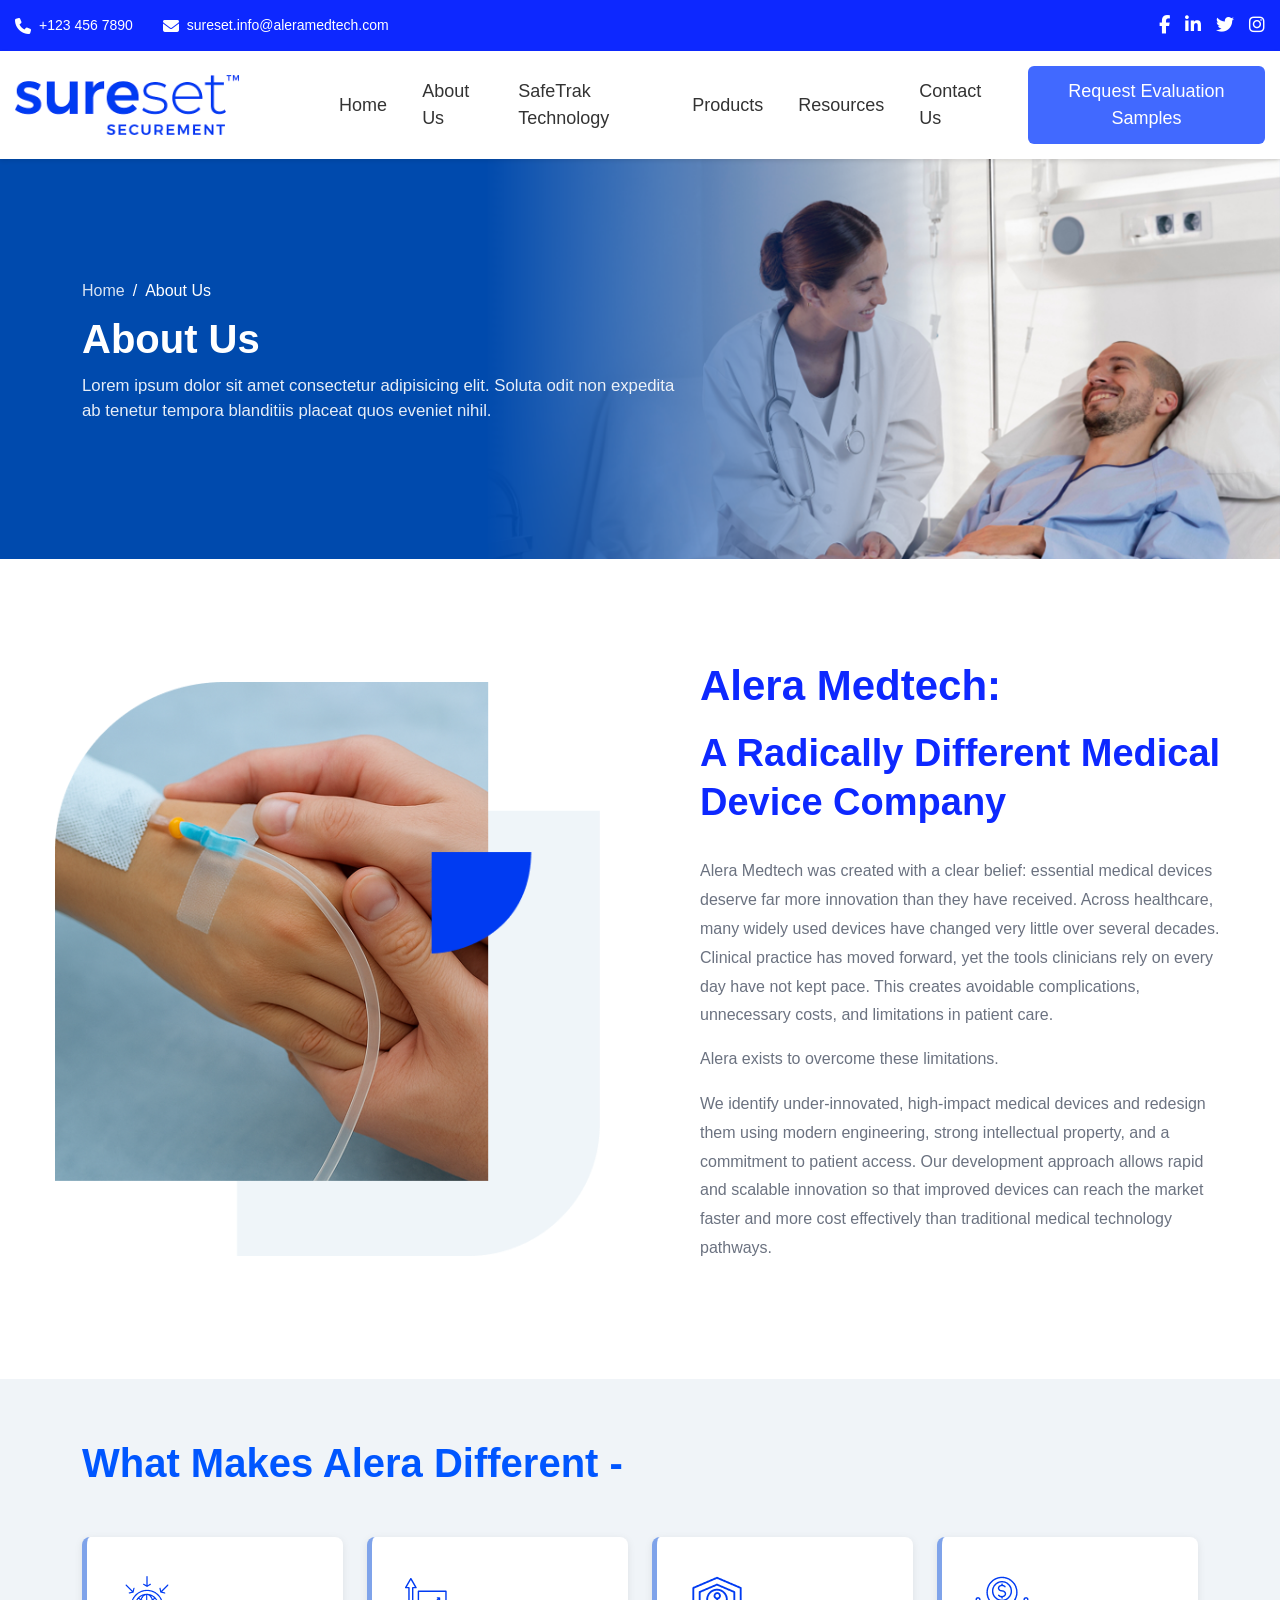
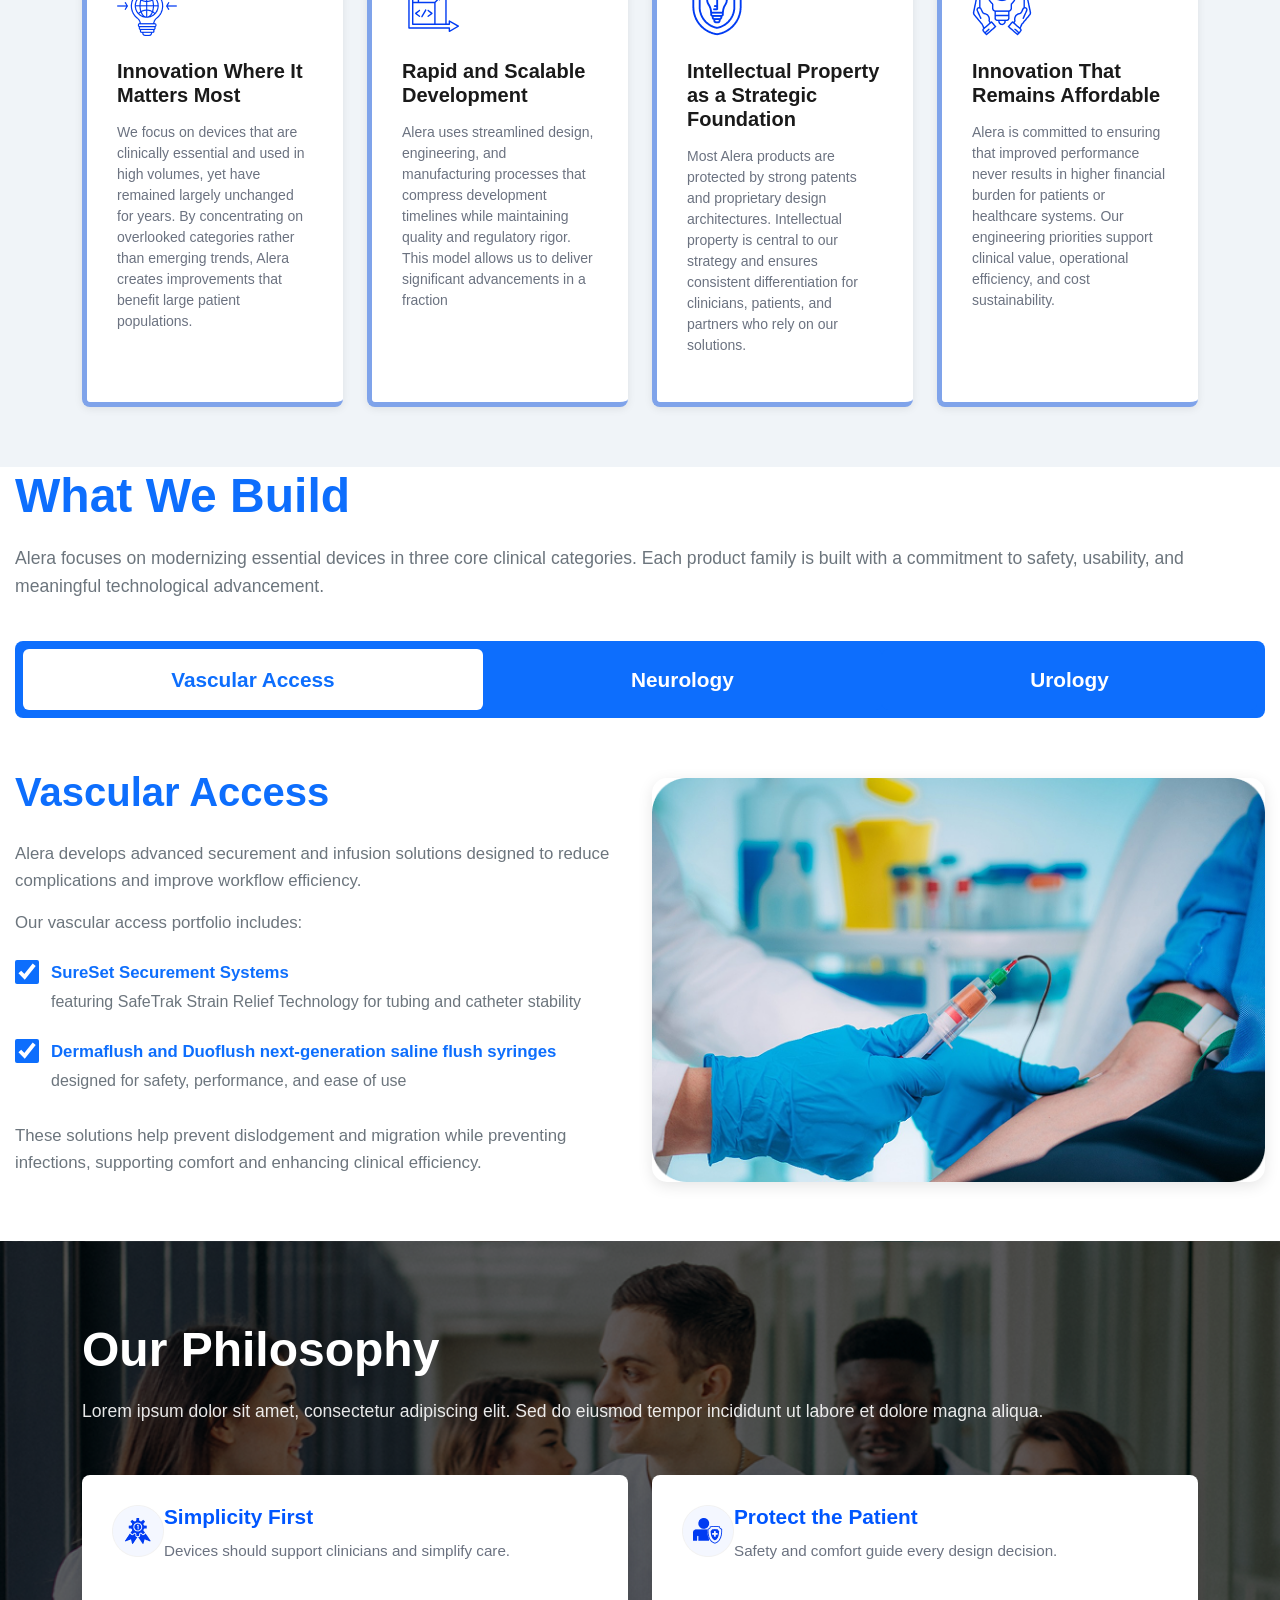
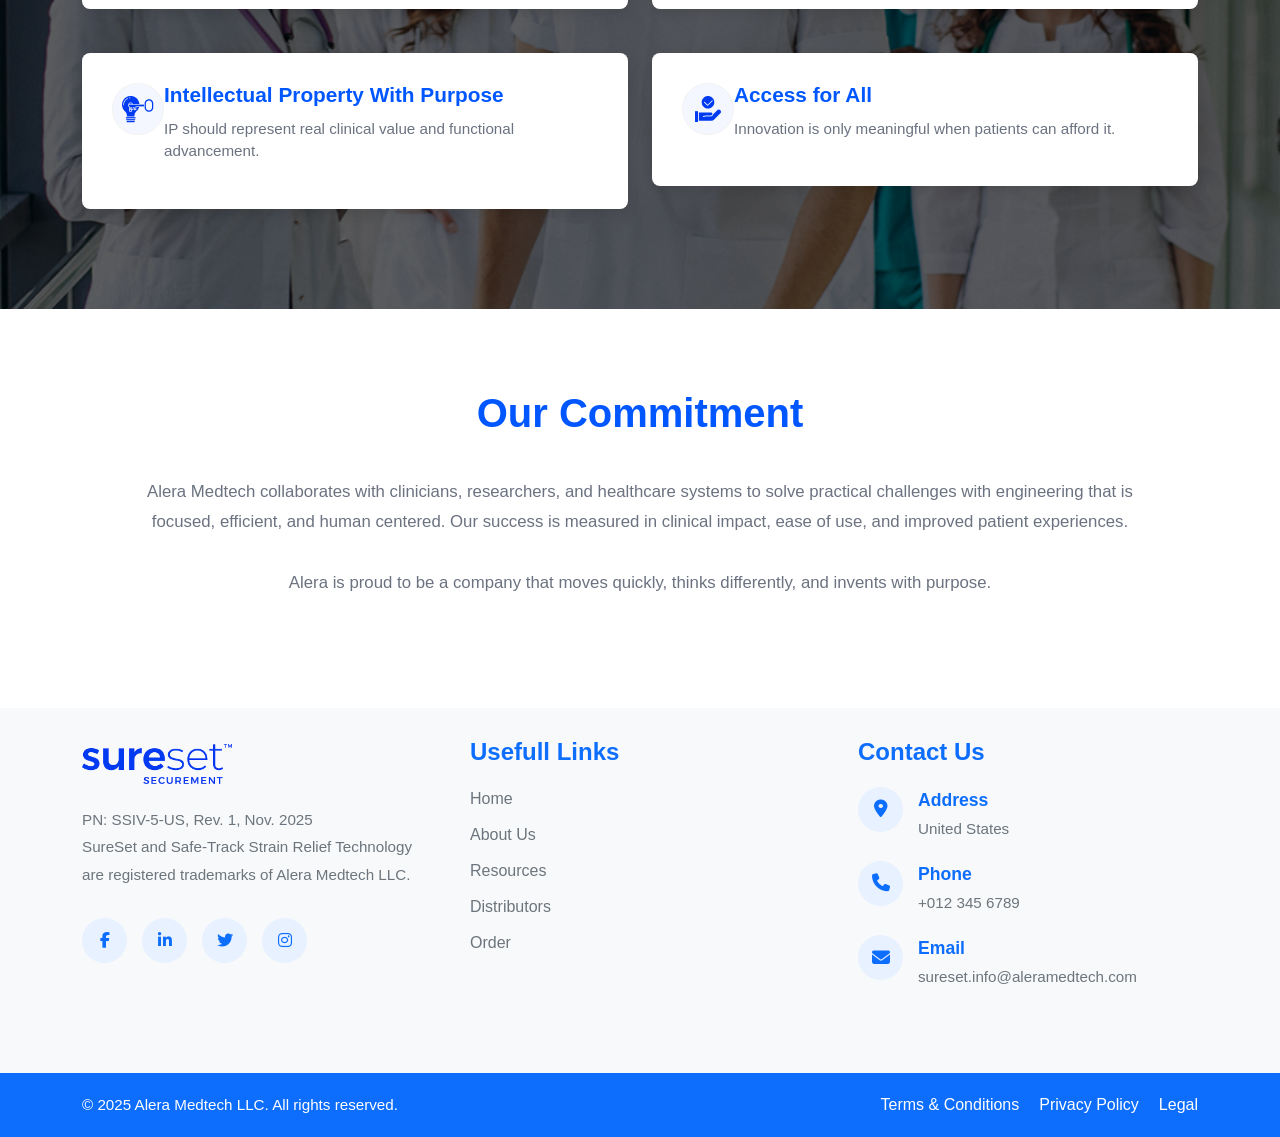
==== commit 714758d4: "comi" ====
--- a/about.html
+++ b/about.html
@@ -63,7 +63,7 @@
                         <a href="about.html" class="navbar-menu-link">About Us</a>
                     </li>
                     <li class="navbar-menu-item">
-                        <a href="#" class="navbar-menu-link">SafeTrak Technology</a>
+                        <a href="safetrak-technology.html" class="navbar-menu-link">SafeTrak Technology</a>
                     </li>
                     <li class="navbar-menu-item">
                         <a href="#" class="navbar-menu-link">Products</a>
@@ -75,12 +75,328 @@
                         <a href="contact.html" class="navbar-menu-link">Contact Us</a>
                     </li>
                     <li class="navbar-menu-item">
-                        <a href="#" class="navbar-cta-button">Request Evaluation Samples</a>
+                        <button class="navbar-cta-button" id="openModalBtn">Request Evaluation Samples</button>
                     </li>
                 </ul>
             </div>
         </div>
     </nav>
+
+    <!-- Modal Overlay (shared) -->
+    <div class="modal-overlay" id="modalOverlay">
+        <div class="modal-container">
+            <button class="close-btn" id="closeModalBtn" aria-label="Close"></button>
+
+            <div class="form-header">
+                <h1 id="headerTitle">Request Evaluation Samples</h1>
+                <p id="headerSubtitle">Complete the form below to receive SureSet™ evaluation samples</p>
+            </div>
+
+            <div class="form-body">
+                <div class="form-content" id="formContent">
+                    <form id="evaluationForm" novalidate>
+                        <div class="form-group">
+                            <label for="fullName">Full Name <span class="required">*</span></label>
+                            <input type="text" id="fullName" name="fullName" required>
+                            <span class="error-message" id="fullNameError">Please enter your full name</span>
+                        </div>
+
+                        <div class="form-group">
+                            <label for="email">Work Email <span class="required">*</span></label>
+                            <input type="email" id="email" name="email" required>
+                            <span class="error-message" id="emailError">Please enter a valid work email address</span>
+                        </div>
+
+                        <div class="form-group">
+                            <label for="designation">Designation <span class="required">*</span></label>
+                            <input type="text" id="designation" name="designation" required
+                                placeholder="e.g., Nurse Manager, Physician, Clinical Director">
+                            <span class="error-message" id="designationError">Please enter your designation</span>
+                        </div>
+
+                        <div class="form-group">
+                            <label for="department">Department <span class="required">*</span></label>
+                            <input type="text" id="department" name="department" required
+                                placeholder="e.g., Emergency, ICU, Cardiology">
+                            <span class="error-message" id="departmentError">Please enter your department</span>
+                        </div>
+
+                        <div class="form-group">
+                            <label for="facilityName">Hospital/Clinic Name <span class="required">*</span></label>
+                            <input type="text" id="facilityName" name="facilityName" required>
+                            <span class="error-message" id="facilityNameError">Please enter your hospital or clinic
+                                name</span>
+                        </div>
+
+                        <div class="form-group">
+                            <label for="productType">Product Type <span class="required">*</span></label>
+                            <select id="productType" name="productType" required>
+                                <option value="">-- Select Product Type --</option>
+                                <option value="sureset-peripheral-iv">SureSet™ Peripheral IV Securement Device</option>
+                                <option value="sureset-picc">SureSet™ PICC Line Securement</option>
+                                <option value="sureset-central-line">SureSet™ Central Line Securement</option>
+                                <option value="sureset-dialysis">SureSet™ Dialysis Catheter Securement</option>
+                                <option value="multiple">Multiple Products</option>
+                            </select>
+                            <span class="error-message" id="productTypeError">Please select a product type</span>
+                        </div>
+
+                        <div class="form-group">
+                            <label for="phone">Phone Number <span class="required">*</span></label>
+                            <input type="tel" id="phone" name="phone" required placeholder="+1 (555) 123-4567">
+                            <span class="error-message" id="phoneError">Please enter a valid phone number</span>
+                        </div>
+
+                        <div class="form-group">
+                            <label for="estimatedVolume">Estimated Monthly Volume</label>
+                            <input type="text" id="estimatedVolume" name="estimatedVolume"
+                                placeholder="e.g., 500 units">
+                        </div>
+
+                        <div class="form-group">
+                            <label for="additionalInfo">Additional Information</label>
+                            <textarea id="additionalInfo" name="additionalInfo"
+                                placeholder="Please share any specific requirements or questions..."></textarea>
+                        </div>
+
+                        <button type="submit" class="submit-btn">Submit Request</button>
+                    </form>
+                </div>
+
+                <div class="thank-you-content" id="thankYouContent">
+                    <div class="thank-you-icon">
+                        <div class="checkmark"></div>
+                    </div>
+                    <h2>Thank You!</h2>
+                    <p>Your request has been submitted successfully. Our team will contact you within 24-48 hours.</p>
+
+                    <div class="download-section">
+                        <h3>📄 Download Product Information</h3>
+                        <div class="download-buttons">
+                            <a href="pdf/Sureset_Vascular Acess Safety.pdf" class="download-btn secondary-btn"
+                                target="_blank">
+                                <svg fill="none" stroke="currentColor" viewBox="0 0 24 24">
+                                    <path stroke-linecap="round" stroke-linejoin="round" stroke-width="2"
+                                        d="M12 10v6m0 0l-3-3m3 3l3-3m2 8H7a2 2 0 01-2-2V5a2 2 0 012-2h5.586a1 1 0 01.707.293l5.414 5.414a1 1 0 01.293.707V19a2 2 0 01-2 2z">
+                                    </path>
+                                </svg>
+                                Download Full Product Catalog
+                            </a>
+                        </div>
+                    </div>
+
+                    <button class="submit-btn" id="closeThankYou">Close</button>
+                </div>
+            </div>
+        </div>
+    </div>
+
+    <script>
+        const modal = document.getElementById('modalOverlay');
+        const openBtn = document.getElementById('openModalBtn');
+        const closeBtn = document.getElementById('closeModalBtn');
+        const form = document.getElementById('evaluationForm');
+        const formContent = document.getElementById('formContent');
+        const thankYouContent = document.getElementById('thankYouContent');
+        const headerTitle = document.getElementById('headerTitle');
+        const headerSubtitle = document.getElementById('headerSubtitle');
+        const invalidEmailDomains = ['gmail.com', 'yahoo.com', 'hotmail.com', 'outlook.com', 'aol.com', 'icloud.com', 'mail.com', 'protonmail.com', 'yandex.com', 'zoho.com'];
+
+        openBtn.addEventListener('click', () => {
+            modal.classList.add('active');
+            document.body.style.overflow = 'hidden';
+            showForm();
+        });
+
+        function closeModal() {
+            modal.classList.remove('active');
+            document.body.style.overflow = '';
+        }
+
+        closeBtn.addEventListener('click', closeModal);
+
+        modal.addEventListener('click', (e) => {
+            if (e.target === modal) {
+                closeModal();
+            }
+        });
+
+        document.addEventListener('keydown', (e) => {
+            if (e.key === 'Escape' && modal.classList.contains('active')) {
+                closeModal();
+            }
+        });
+
+        function showForm() {
+            formContent.classList.remove('hidden');
+            thankYouContent.classList.remove('active');
+            headerTitle.textContent = 'Request Evaluation Samples';
+            headerSubtitle.textContent = 'Complete the form below to receive SureSet™ evaluation samples';
+        }
+
+        function showThankYou() {
+            formContent.classList.add('hidden');
+            thankYouContent.classList.add('active');
+            headerTitle.textContent = 'Request Submitted!';
+            headerSubtitle.textContent = 'Access your resources below';
+            document.querySelector('.modal-container').scrollTop = 0;
+        }
+
+        document.getElementById('closeThankYou').addEventListener('click', () => {
+            closeModal();
+            setTimeout(() => {
+                showForm();
+                form.reset();
+            }, 300);
+        });
+
+        function validateEmail(email) {
+            const emailPattern = /^[^\s@]+@[^\s@]+\.[^\s@]+$/;
+            if (!emailPattern.test(email)) {
+                return { valid: false, message: 'Please enter a valid email address' };
+            }
+
+            const domain = email.split('@')[1].toLowerCase();
+            if (invalidEmailDomains.includes(domain)) {
+                return { valid: false, message: 'Please use a work email address. Personal email domains (Gmail, Yahoo, Hotmail, etc.) are not accepted' };
+            }
+
+            return { valid: true };
+        }
+
+        function validatePhone(phone) {
+            const phonePattern = /^[+]?[(]?[0-9]{1,4}[)]?[-\s.]?[(]?[0-9]{1,4}[)]?[-\s.]?[0-9]{1,9}$/;
+            return phonePattern.test(phone.replace(/\s/g, ''));
+        }
+
+        function showError(fieldId, message) {
+            const field = document.getElementById(fieldId);
+            const errorElement = document.getElementById(fieldId + 'Error');
+            field.classList.add('error');
+            errorElement.textContent = message;
+            errorElement.classList.add('show');
+        }
+
+        function clearError(fieldId) {
+            const field = document.getElementById(fieldId);
+            const errorElement = document.getElementById(fieldId + 'Error');
+            field.classList.remove('error');
+            errorElement.classList.remove('show');
+        }
+
+        document.addEventListener('DOMContentLoaded', () => {
+            document.getElementById('email').addEventListener('blur', function () {
+                const email = this.value.trim();
+                if (email) {
+                    const validation = validateEmail(email);
+                    if (!validation.valid) {
+                        showError('email', validation.message);
+                    } else {
+                        clearError('email');
+                    }
+                }
+            });
+
+            document.getElementById('phone').addEventListener('blur', function () {
+                const phone = this.value.trim();
+                if (phone && !validatePhone(phone)) {
+                    showError('phone', 'Please enter a valid phone number');
+                } else if (phone) {
+                    clearError('phone');
+                }
+            });
+
+            form.querySelectorAll('input, select, textarea').forEach(field => {
+                field.addEventListener('input', function () {
+                    clearError(this.id);
+                });
+            });
+
+            form.addEventListener('submit', function (e) {
+                e.preventDefault();
+
+                let isValid = true;
+
+                const fullName = document.getElementById('fullName').value.trim();
+                if (!fullName) {
+                    showError('fullName', 'Please enter your full name');
+                    isValid = false;
+                } else {
+                    clearError('fullName');
+                }
+
+                const email = document.getElementById('email').value.trim();
+                const emailValidation = validateEmail(email);
+                if (!email || !emailValidation.valid) {
+                    showError('email', emailValidation.message || 'Please enter a valid work email address');
+                    isValid = false;
+                } else {
+                    clearError('email');
+                }
+
+                const designation = document.getElementById('designation').value.trim();
+                if (!designation) {
+                    showError('designation', 'Please enter your designation');
+                    isValid = false;
+                } else {
+                    clearError('designation');
+                }
+
+                const department = document.getElementById('department').value.trim();
+                if (!department) {
+                    showError('department', 'Please enter your department');
+                    isValid = false;
+                } else {
+                    clearError('department');
+                }
+
+                const facilityName = document.getElementById('facilityName').value.trim();
+                if (!facilityName) {
+                    showError('facilityName', 'Please enter your hospital or clinic name');
+                    isValid = false;
+                } else {
+                    clearError('facilityName');
+                }
+
+                const productType = document.getElementById('productType').value;
+                if (!productType) {
+                    showError('productType', 'Please select a product type');
+                    isValid = false;
+                } else {
+                    clearError('productType');
+                }
+
+                const phone = document.getElementById('phone').value.trim();
+                if (!phone || !validatePhone(phone)) {
+                    showError('phone', 'Please enter a valid phone number');
+                    isValid = false;
+                } else {
+                    clearError('phone');
+                }
+
+                if (isValid) {
+                    console.log('Form submitted successfully!', {
+                        fullName,
+                        email,
+                        designation,
+                        department,
+                        facilityName,
+                        productType,
+                        phone,
+                        estimatedVolume: document.getElementById('estimatedVolume').value.trim(),
+                        additionalInfo: document.getElementById('additionalInfo').value.trim()
+                    });
+
+                    showThankYou();
+                } else {
+                    const firstError = form.querySelector('.error');
+                    if (firstError) {
+                        firstError.scrollIntoView({ behavior: 'smooth', block: 'center' });
+                    }
+                }
+            });
+        });
+    </script>
 
     <!-- SUB PAGE HERO SECTION -->
     <section class="sub-hero d-flex align-items-center">
@@ -291,11 +607,39 @@
                     <div class="col-lg-6">
                         <h2 class="nt-section-title">Neurology</h2>
                         <p class="nt-section-description">
-                            Content for Neurology products will be displayed here.
+                            Cernode range of neurology products support accurate and reliable neurodiagnostic recording and monitoring. Our solutions include:
+                        </p>
+
+                        <div class="nt-product-item d-flex align-items-start">
+                            <input type="checkbox" checked>
+                            <div>
+                                <div class="nt-product-namez">Hypodermic needle electrodes</div>
+                            </div>
+                        </div>
+                        <div class="nt-product-item d-flex align-items-start">
+                            <input type="checkbox" checked>
+                            <div>
+                                <div class="nt-product-namez">EEG electrodes</div>
+                            </div>
+                        </div>
+                        <div class="nt-product-item d-flex align-items-start">
+                            <input type="checkbox" checked>
+                            <div>
+                                <div class="nt-product-namez">EMG electrodes</div>
+                            </div>
+                        </div>
+                        <div class="nt-product-item d-flex align-items-start">
+                            <input type="checkbox" checked>
+                            <div>
+                                <div class="nt-product-namez">IONM electrodes and accessories</div>
+                            </div>
+                        </div>
+                        <p class="nt-closing-text">
+                            Each device is engineered for consistent signal capture, user-friendly application, and patient comfort.
                         </p>
                     </div>
                     <div class="col-lg-6">
-                        <img src="https://images.unsplash.com/photo-1559757175-5700dde675bc?w=800&h=600&fit=crop"
+                        <img src="img/nuerogy.jpeg"
                             alt="Neurology" class="nt-product-image">
                     </div>
                 </div>
@@ -307,11 +651,32 @@
                     <div class="col-lg-6">
                         <h2 class="nt-section-title">Urology</h2>
                         <p class="nt-section-description">
-                            Content for Urology products will be displayed here.
+                            Alera’s nxtcath range of urology products advance urinary care through devices that improve securement, comfort, and durability. Our urology portfolio includes:
+                        </p>
+                        <div class="nt-product-item d-flex align-items-start">
+                            <input type="checkbox" checked>
+                            <div>
+                                <div class="nt-product-namez">Male external incontinence devices</div>
+                            </div>
+                        </div>
+                        <div class="nt-product-item d-flex align-items-start">
+                            <input type="checkbox" checked>
+                            <div>
+                                <div class="nt-product-namez">Urine collection systems including leg bags, drainage bags, and accessories</div>
+                            </div>
+                        </div>
+                        <div class="nt-product-item d-flex align-items-start">
+                            <input type="checkbox" checked>
+                            <div>
+                                <div class="nt-product-namez">Catheter anchoring devices designed for stability and skin friendliness</div>
+                            </div>
+                        </div>
+                        <p class="nt-closing-text">
+                            This category addresses long-standing clinical challenges through modern materials and thoughtful engineering.
                         </p>
                     </div>
                     <div class="col-lg-6">
-                        <img src="https://images.unsplash.com/photo-1584982751601-97dcc096659c?w=800&h=600&fit=crop"
+                        <img src="img/urology.jpeg"
                             alt="Urology" class="nt-product-image">
                     </div>
                 </div>
--- a/css/styles.css
+++ b/css/styles.css
@@ -1472,6 +1472,13 @@
     min-height: 500px;
     background:
     url("../img/resources\ banner.png") center / cover no-repeat;
+    color: #ffffff;
+}
+
+.sub-heros {
+    min-height: 500px;
+    background:
+    url("../img/tech-banner.png") center / cover no-repeat;
     color: #ffffff;
 }
 
@@ -2004,6 +2011,13 @@
             margin-bottom: 5px;
         }
 
+        .nt-product-namez {
+            color: #6c757d;
+            font-weight: 500;
+            font-size: 1rem;
+            margin-bottom: 5px;
+        }
+
         .nt-product-description {
             color: #6c757d;
             font-size: 1rem;
@@ -2790,7 +2804,6 @@
         }
         .section-2 {
             background: linear-gradient(135deg, #0052cc 0%, #0066ff 100%);
-            padding: 80px 0;
             color: white;
         }
         .section-2 h2 {
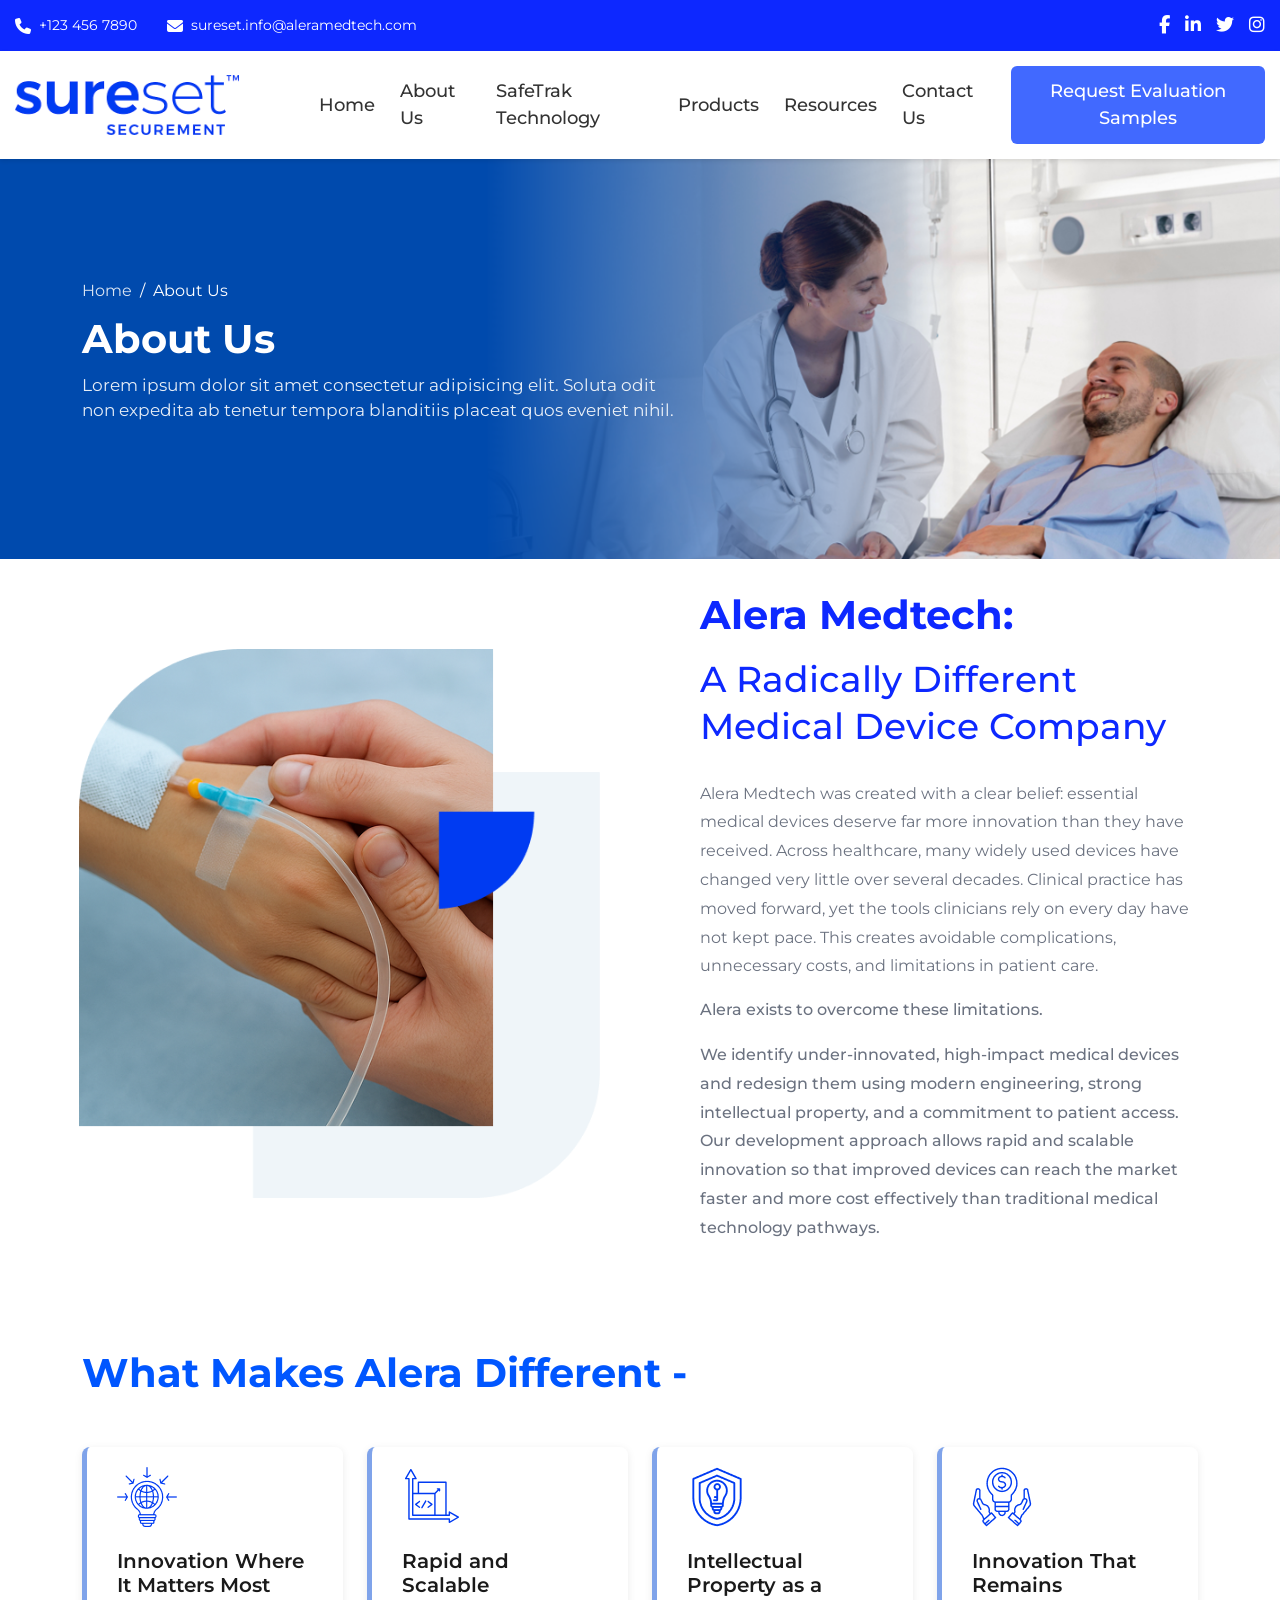
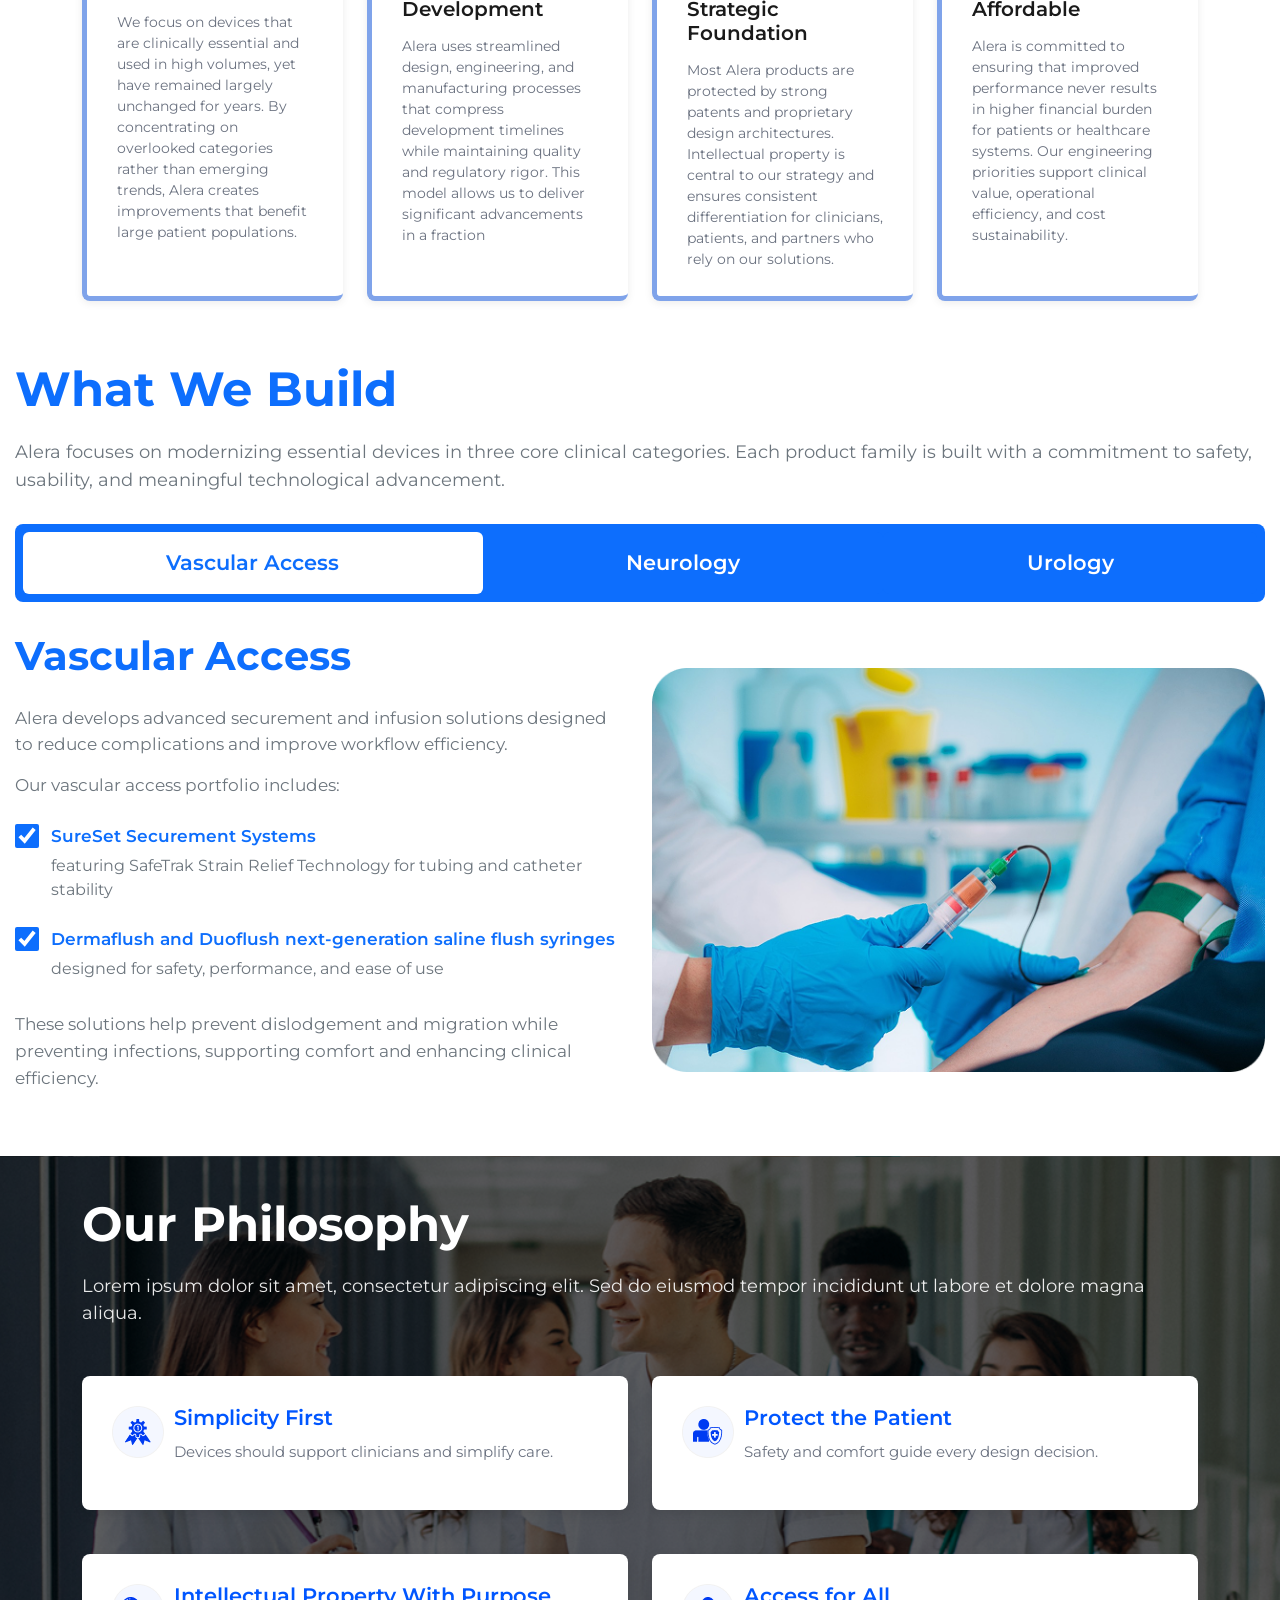
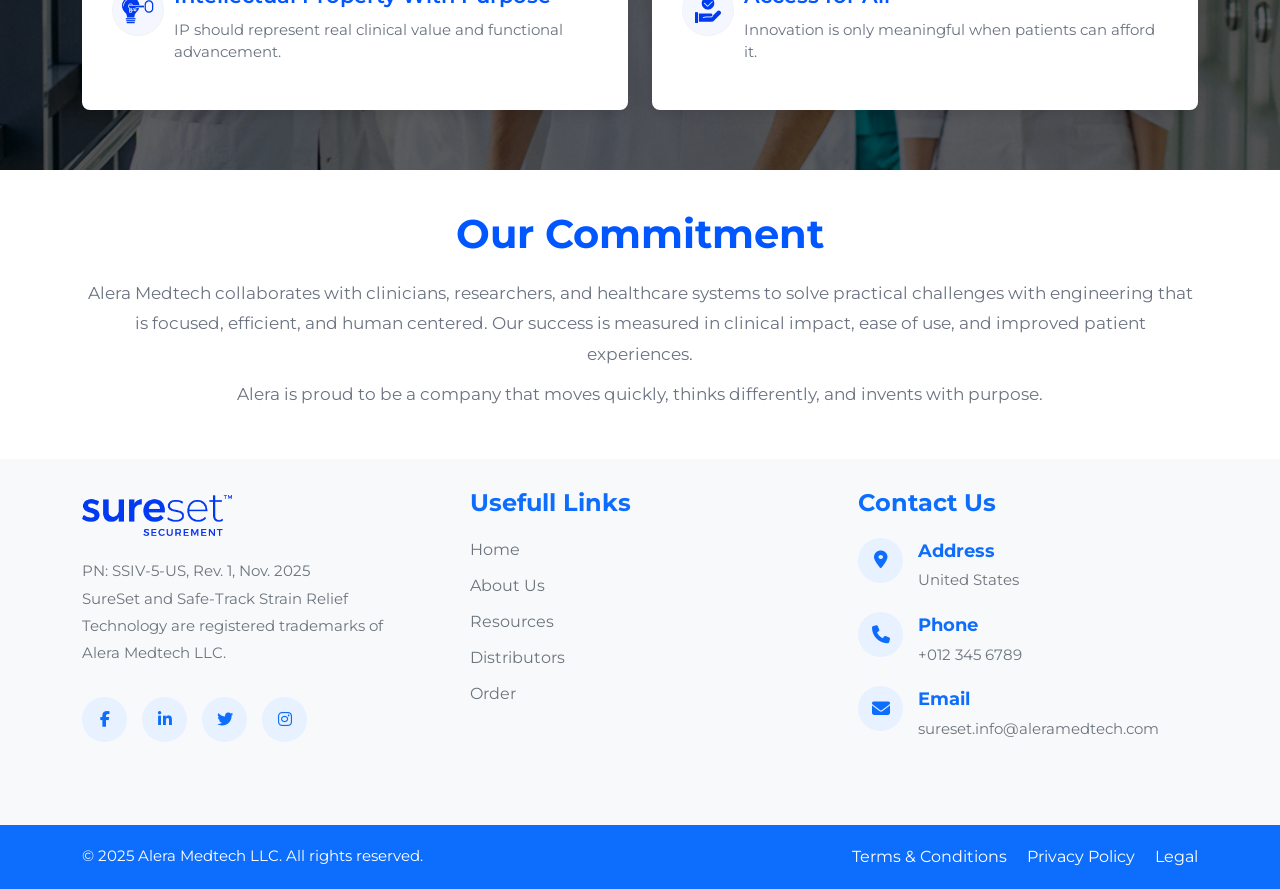
==== commit e18499c7: "comi" ====
--- a/about.html
+++ b/about.html
@@ -837,7 +837,7 @@
                     <div class="col-md-6">
                         <ul class="vas-footer-bottom-links">
                             <li><a href="#">Terms & Conditions</a></li>
-                            <li><a href="#">Privacy Policy</a></li>
+                            <li><a href="privacy-policy.html">Privacy Policy</a></li>
                             <li><a href="#">Legal</a></li>
                         </ul>
                     </div>
--- a/css/styles.css
+++ b/css/styles.css
@@ -1,4 +1,4 @@
-
+@import url('https://fonts.googleapis.com/css2?family=Montserrat:ital,wght@0,100..900;1,100..900&display=swap');
 
 * {
             margin: 0;
@@ -7,7 +7,7 @@
         }
 
         body {
-            font-family: 'Arial', sans-serif;
+            font-family: "Montserrat", sans-serif;
             overflow-x: hidden;
         }
 
@@ -17,11 +17,11 @@
         }
 
         .carousel-item {
-            height: 100vh;
+            height: auto;
         }
 
         .hero-content {
-            height: 100%;
+            height: auto;
             display: flex;
             align-items: center;
             background: linear-gradient(135deg, #e8f4f8 0%, #f0f8ff 100%);
@@ -42,17 +42,16 @@
         }
 
         .text-content h1 {
-            font-size: 4rem;
+            font-size: 3rem;
             font-weight: 900;
             color: #0050ff;
             line-height: 1.1;
             margin-bottom: 30px;
-            text-transform: uppercase;
             letter-spacing: 2px;
         }
 
         .text-content p {
-            font-size: 1.25rem;
+            font-size: 1rem;
             color: #333;
             line-height: 1.6;
             margin-bottom: 40px;
@@ -62,9 +61,9 @@
         .cta-button {
             background-color: #0050ff;
             color: white;
-            padding: 18px 45px;
-            font-size: 1.1rem;
-            font-weight: 600;
+            padding: 15px 35px;
+            font-size: 1rem;
+            font-weight: 500;
             border: none;
             border-radius: 50px;
             cursor: pointer;
@@ -224,7 +223,6 @@
         }
         
         .topbar-container {
-            max-width: 1400px;
             margin: 0 auto;
             padding: 0 15px;
         }
@@ -291,7 +289,7 @@
             display: flex;
             justify-content: space-between;
             align-items: center;
-            gap: 100px;
+            gap: 80px;
         }
         
         .navbar-logo {
@@ -301,7 +299,7 @@
         
         .navbar-menu {
             display: flex;
-            gap: 35px;
+            gap: 25px;
             align-items: center;
             list-style: none;
             margin: 0;
@@ -327,7 +325,7 @@
         .navbar-cta-button {
             background-color: #4169ff;
             color: white;
-            padding: 12px 28px;
+            padding: 12px 20px;
             border-radius: 6px;
             text-decoration: none;
             font-weight: 500;
@@ -405,22 +403,22 @@
 
         /* Hero Section Styles */
         .hero-section {
-            background: linear-gradient(135deg, #e8ebf7 0%, #d4daf0 100%);
+            background: linear-gradient(135deg, #E3E9FF 0%, #ffffff 100%);
             padding: 80px 0;
             position: relative;
-            overflow: hidden;
+            overflow: hidden;   
         }
 
         .hero-container {
-            max-width: 1200px;
+            max-width: 90%;
             margin: 0 auto;
             padding: 0 15px;
         }
 
         .hero-content-wrapper {
             display: grid;
-            grid-template-columns: 1fr 1fr;
-            gap: 60px;
+            grid-template-columns: 1.2fr 1fr;
+            gap: 90px;
             align-items: center;
         }
 
@@ -441,7 +439,7 @@
         }
 
         .hero-main-heading {
-            font-size: 48px;
+            font-size: 40px;
             font-weight: 700;
             color: #0d28ff;
             line-height: 1.2;
@@ -583,12 +581,12 @@
 
         /* About Section Styles */
         .about-section {
-            padding: 100px 0;
+            padding: 30px 0;
             background-color: #ffffff;
         }
 
         .about-container {
-            max-width: 1200px;
+            max-width: 90%;
             margin: 0 auto;
             padding: 0 15px;
         }
@@ -638,7 +636,7 @@
         }
 
         .about-main-title {
-            font-size: 42px;
+            font-size: 40px;
             font-weight: 700;
             color: #0d28ff;
             line-height: 1.3;
@@ -646,8 +644,8 @@
         }
 
         .about-subtitle {
-            font-size: 38px;
-            font-weight: 700;
+            font-size: 36px;
+            font-weight: 500;
             color: #0d28ff;
             line-height: 1.3;
             margin-bottom: 30px;
@@ -766,23 +764,23 @@
 
          /* SafeTrak Section Styles */
         .safetrak-section {
-            padding: 100px 0;
-            background: linear-gradient(135deg, #e8ebf7 0%, #d4daf0 100%);
+            padding: 50px 0;
+            background: linear-gradient(135deg, #E3E9FF 0%, #ffffff 100%);
         }
 
         .safetrak-container {
-            max-width: 1200px;
+            max-width: 90%;
             margin: 0 auto;
             padding: 0 15px;
         }
 
         .safetrak-header {
             text-align: center;
-            margin-bottom: 60px;
+            margin-bottom: 30px;
         }
 
         .safetrak-main-title {
-            font-size: 48px;
+            font-size: 40px;
             font-weight: 700;
             color: #0d28ff;
             margin-bottom: 15px;
@@ -807,7 +805,7 @@
         }
 
         .safetrak-description-para {
-            font-size: 16px;
+            font-size: 18px;
             color: #6b7280;
             line-height: 1.8;
         }
@@ -819,18 +817,16 @@
         .safetrak-featured-image {
             width: 100%;
             height: auto;
-            border-radius: 20px;
-            box-shadow: 0 10px 30px rgba(0,0,0,0.1);
         }
 
         /* Benefits Section Styles */
         .benefits-section {
-            padding: 100px 0;
+            padding: 50px 0;
             background-color: #ffffff;
         }
 
         .benefits-container {
-            max-width: 1200px;
+            max-width: 90%;
             margin: 0 auto;
             padding: 0 15px;
         }
@@ -850,7 +846,7 @@
         .benefits-doctor-image {
             position: relative;
             width: 100%;
-            max-width: 500px;
+            min-width: 540px;
             height: auto;
             z-index: 1;
             display: block;
@@ -858,10 +854,12 @@
 
         .benefits-text-area {
             padding-left: 20px;
+            padding-top: 50px;
+            width: 90%;
         }
 
         .benefits-main-heading {
-            font-size: 42px;
+            font-size: 40px;
             font-weight: 700;
             color: #0d28ff;
             line-height: 1.3;
@@ -869,7 +867,7 @@
         }
 
         .benefits-intro-text {
-            font-size: 16px;
+            font-size: 18px;
             color: #6b7280;
             line-height: 1.7;
             margin-bottom: 40px;
@@ -880,7 +878,7 @@
                 grid-template-columns: repeat(4, 1.2fr);
                 gap: 20px;
                 position: relative;
-                margin-left: -130px;
+                margin-left: -150px;
                 z-index: 1;
         }
 
@@ -890,7 +888,7 @@
             border-radius: 12px;
             box-shadow: 0 2px 12px rgba(0,0,0,0.08);
             transition: transform 0.3s, box-shadow 0.3s;
-            min-width: 180px;
+            min-width: 200px;
         }
 
         .benefits-stat-box:hover {
@@ -900,7 +898,7 @@
 
         .benefits-stat-number {
             font-size: 20px;
-            font-weight: 700;
+            font-weight: 500;
             color: #0d28ff;
             margin-bottom: 10px;
             text-align: center;
@@ -916,8 +914,8 @@
 
         /* Introducing Section Styles */
         .introducing-section {
-            padding: 50px 0;
-            background-color: #ffffff;
+            padding: 30px 0;
+            background: linear-gradient(135deg, #E3E9FF 0%, #ffffff 100%);
         }
 
         .introducing-container {
@@ -968,7 +966,7 @@
         }
 
         .introducing-check-icon {
-            font-size: 24px;
+            font-size: 20px;
             color: #0d28ff;
             flex-shrink: 0;
             margin-top: 2px;
@@ -1195,7 +1193,8 @@
 
          /* Stabilization Section */
         .vas-stabilization-section {
-            background-color: #f8f9fa;
+            background: url(../img/home-bg.png),
+                        linear-gradient(135deg, #fff 0%, #ffffff 100%), no-repeat;
             padding: 80px 0;
         }
 
@@ -1940,7 +1939,7 @@
         .nt-subtitle {
             color: #6c757d;
             font-size: 1.1rem;
-            margin-bottom: 40px;
+            margin-bottom: 30px;
             line-height: 1.6;
         }
 
@@ -1949,7 +1948,7 @@
             background: #0d6efd;
             border-radius: 8px;
             padding: 8px;
-            margin-bottom: 50px;
+            margin-bottom: 30px;
         }
 
         .nt-nav-tabs .nt-nav-link {
@@ -2034,8 +2033,6 @@
         .nt-product-image {
             width: 100%;
             object-fit: cover;
-            border-radius: 15px;
-            box-shadow: 0 4px 15px rgba(0, 0, 0, 0.1);
         }
 
         @media (max-width: 768px) {
@@ -2058,7 +2055,7 @@
         }
 
         .alera-hero-section {
-            background-color: #f0f4f8;
+            background-color: linear-gradient(135deg, #f0f4ff 0%, #d9e4ff 100%);
             padding: 60px 0;
         }
 
@@ -2072,7 +2069,7 @@
         .alera-feature-card {
             background: white;
             border-radius: 8px;
-            padding: 30px;
+            padding: 10px 30px;
             height: 100%;
             box-shadow: 0 2px 8px rgba(0, 0, 0, 0.08);
             border-left: 5px solid #7fa3ea;
@@ -2101,7 +2098,7 @@
             background-image: linear-gradient(rgba(0, 0, 0, 0.6), rgba(0, 0, 0, 0.6)), url('../img/abt-bg.png');
             background-size: cover;
             background-position: center;
-            padding: 80px 0;
+            padding: 40px 0;
             color: white;
         }
 
@@ -2123,6 +2120,7 @@
             padding: 30px;
             margin-bottom: 20px;
             box-shadow: 0 4px 12px rgba(0, 0, 0, 0.1);
+            gap: 10px;
         }
 
         .alera-philosophy-card-title {
@@ -2147,22 +2145,22 @@
 
         .alera-commitment-section {
             background: white;
-            padding: 80px 0;
+            padding: 40px 0;
         }
 
         .alera-commitment-title {
             color: #0056ff;
             font-size: 2.5rem;
             font-weight: 700;
-            margin-bottom: 40px;
+            margin-bottom: 20px;
         }
 
         .alera-commitment-text {
             color: #6b7280;
             font-size: 1.05rem;
             line-height: 1.8;
-            max-width: 1000px;
-            margin: 0 auto 30px;
+            max-width: 1200px;
+            margin: 0 auto 10px;
         }
 
         .sureset-faq-section {
@@ -2343,12 +2341,12 @@
         }
 
         .sureset-hero-section {
-            padding: 60px 20px;
+            padding: 20px 20px;
             background-color: #ffffff;
         }
 
         .sureset-title-main {
-            font-size: 3.5rem;
+            font-size: 40px;
             font-weight: 700;
             color: #0d6efd;
             text-align: center;
@@ -2357,17 +2355,17 @@
         }
 
         .sureset-subtitle-text {
-            font-size: 1.5rem;
-            color: #0d6efd;
+            font-size: 20px;
+            color: #6b7280;
             text-align: center;
             line-height: 1.6;
-            max-width: 1200px;
+            max-width: 1000px;
             margin: 0 auto;
             font-weight: 400;
         }
 
         .sureset-headquarters-section {
-            padding: 60px 20px;
+            padding: 30px 20px;
             background-color: #ffffff;
         }
 
@@ -2598,7 +2596,7 @@
 
         .safetrak-main-title {
             color: #0056d2;
-            font-size: 42px;
+            font-size: 40px;
             font-weight: 700;
             margin-bottom: 25px;
             line-height: 1.2;
@@ -2664,7 +2662,7 @@
         /* Second Section Styles */
         .safetrak-advantages-section {
             background-color: #ffffff;
-            padding: 80px 0;
+            padding: 40px 0 20px 0;
         }
 
         .safetrak-advantages-title {
@@ -2843,7 +2841,7 @@
 
         .vascular-section-title {
             color: #0056d2;
-            font-size: 48px;
+            font-size: 40px;
             font-weight: 700;
             line-height: 1.15;
             margin-bottom: 30px;
@@ -2858,7 +2856,7 @@
 
         .vascular-commitment-title {
             color: #0056d2;
-            font-size: 48px;
+            font-size: 40px;
             font-weight: 700;
             line-height: 1.15;
             margin-bottom: 30px;
@@ -3000,4 +2998,156 @@
             .vascular-image-column {
                 padding: 0 20px 40px 20px;
             }
+        }
+
+        /* Privacy Policy Styles */
+        .privacy-policy-section {
+            padding: 80px 0;
+            background-color: #f8f9fa;
+            min-height: calc(100vh - 500px);
+        }
+
+        .privacy-policy-title {
+            font-size: 48px;
+            font-weight: 900;
+            color: #0050ff;
+            margin-bottom: 50px;
+            text-align: center;
+            letter-spacing: 1px;
+        }
+
+        .privacy-policy-body {
+            background-color: #ffffff;
+            padding: 50px 40px;
+            border-radius: 10px;
+            box-shadow: 0 2px 10px rgba(0, 0, 0, 0.05);
+            line-height: 1.8;
+        }
+
+        .privacy-policy-intro {
+            font-size: 16px;
+            color: #333333;
+            margin-bottom: 30px;
+            line-height: 1.8;
+        }
+
+        .privacy-policy-section-title {
+            font-size: 24px;
+            font-weight: 700;
+            color: #0050ff;
+            margin-top: 35px;
+            margin-bottom: 15px;
+            letter-spacing: 0.5px;
+        }
+
+        .privacy-policy-body p {
+            font-size: 16px;
+            color: #555555;
+            margin-bottom: 15px;
+            line-height: 1.8;
+        }
+
+        .privacy-policy-list {
+            list-style: none;
+            padding-left: 0;
+            margin-bottom: 20px;
+        }
+
+        .privacy-policy-list li {
+            font-size: 16px;
+            color: #555555;
+            margin-bottom: 12px;
+            padding-left: 30px;
+            position: relative;
+            line-height: 1.6;
+        }
+
+        .privacy-policy-list li:before {
+            content: "▸";
+            position: absolute;
+            left: 0;
+            color: #0050ff;
+            font-weight: bold;
+            font-size: 18px;
+        }
+
+        .privacy-policy-contact {
+            font-size: 16px;
+            color: #555555;
+            margin-bottom: 15px;
+        }
+
+        .privacy-policy-contact a {
+            color: #0050ff;
+            text-decoration: none;
+            font-weight: 600;
+            transition: all 0.3s ease;
+        }
+
+        .privacy-policy-contact a:hover {
+            text-decoration: underline;
+            color: #003399;
+        }
+
+        .privacy-policy-closing {
+            font-size: 16px;
+            color: #333333;
+            font-weight: 600;
+            margin-top: 35px;
+            padding-top: 25px;
+            border-top: 2px solid #e8f4f8;
+        }
+
+        @media (max-width: 768px) {
+            .privacy-policy-section {
+                padding: 60px 0;
+            }
+
+            .privacy-policy-title {
+                font-size: 36px;
+                margin-bottom: 40px;
+            }
+
+            .privacy-policy-body {
+                padding: 30px 25px;
+            }
+
+            .privacy-policy-section-title {
+                font-size: 20px;
+            }
+
+            .privacy-policy-body p,
+            .privacy-policy-list li {
+                font-size: 15px;
+            }
+        }
+
+        @media (max-width: 576px) {
+            .privacy-policy-section {
+                padding: 40px 0;
+            }
+
+            .privacy-policy-title {
+                font-size: 28px;
+                margin-bottom: 30px;
+            }
+
+            .privacy-policy-body {
+                padding: 20px 15px;
+            }
+
+            .privacy-policy-section-title {
+                font-size: 18px;
+                margin-top: 25px;
+                margin-bottom: 12px;
+            }
+
+            .privacy-policy-body p,
+            .privacy-policy-list li {
+                font-size: 14px;
+            }
+
+            .privacy-policy-list li {
+                padding-left: 25px;
+            }
         }
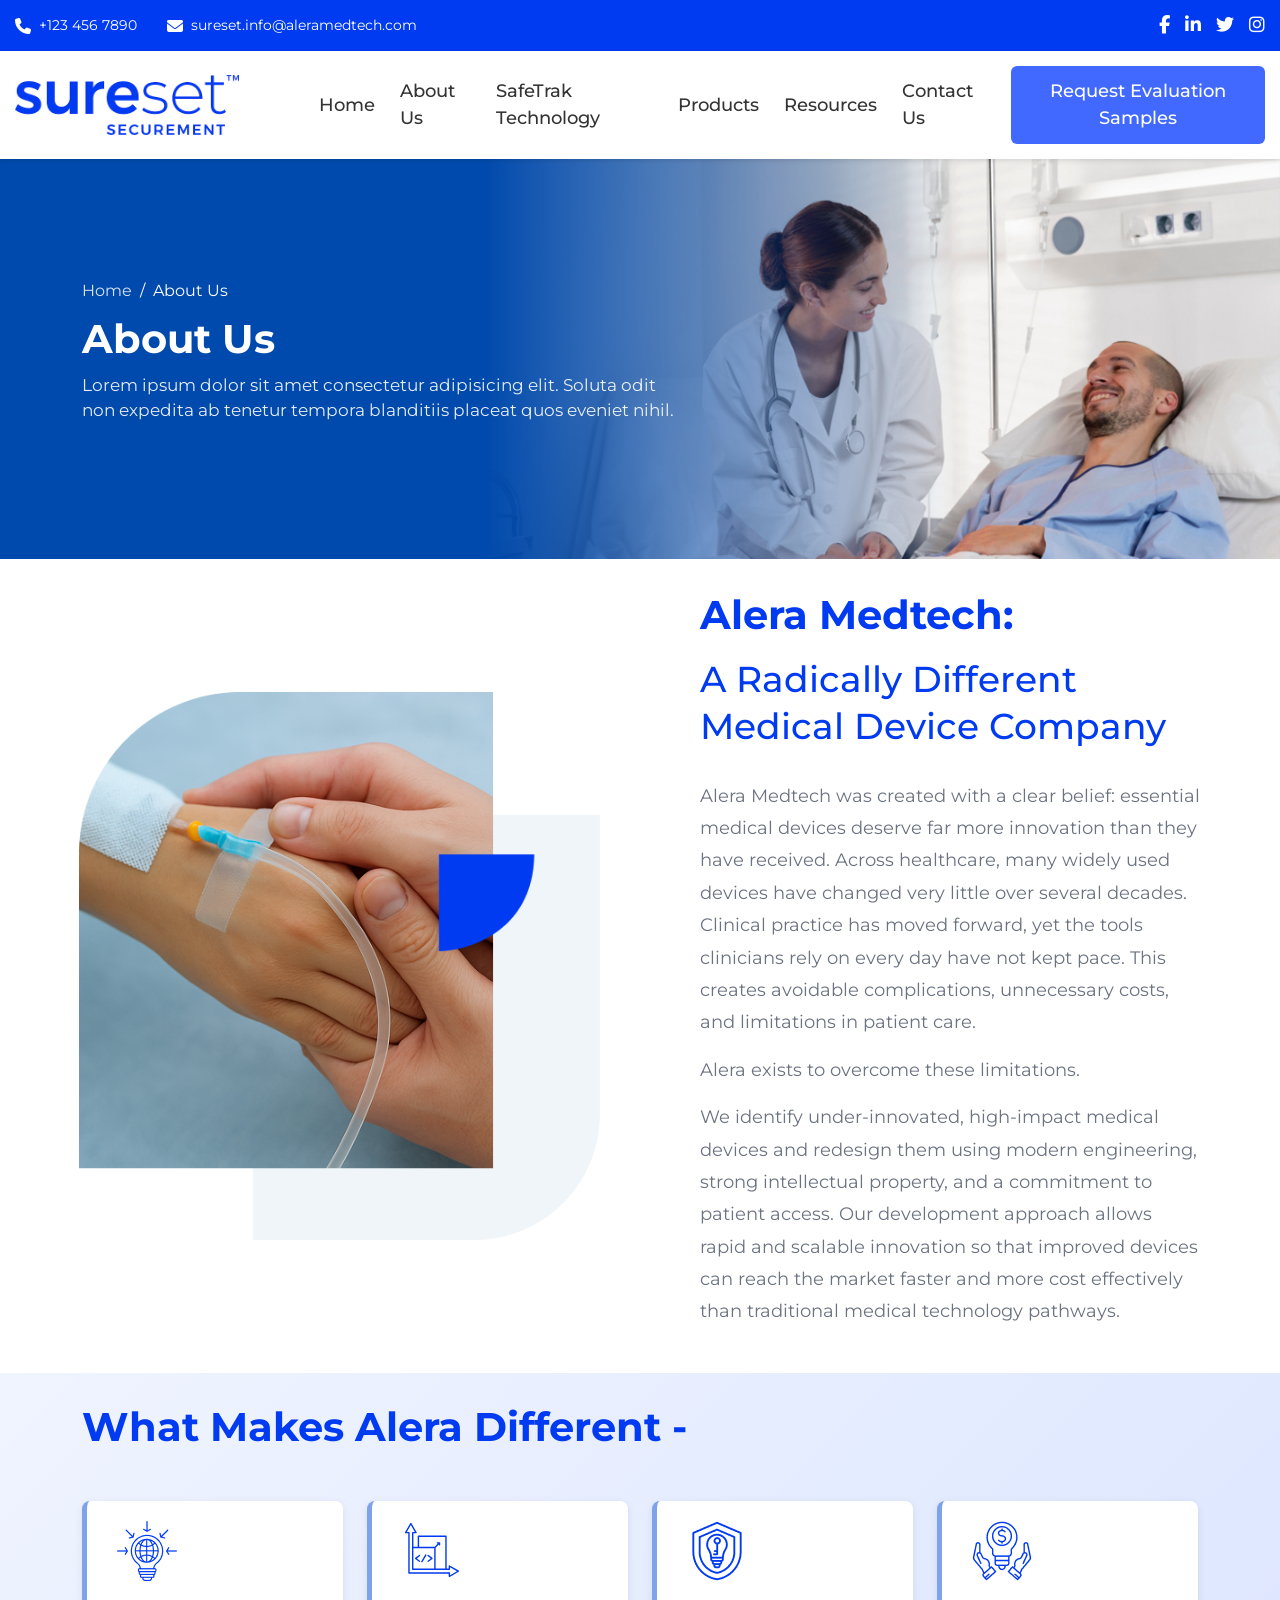
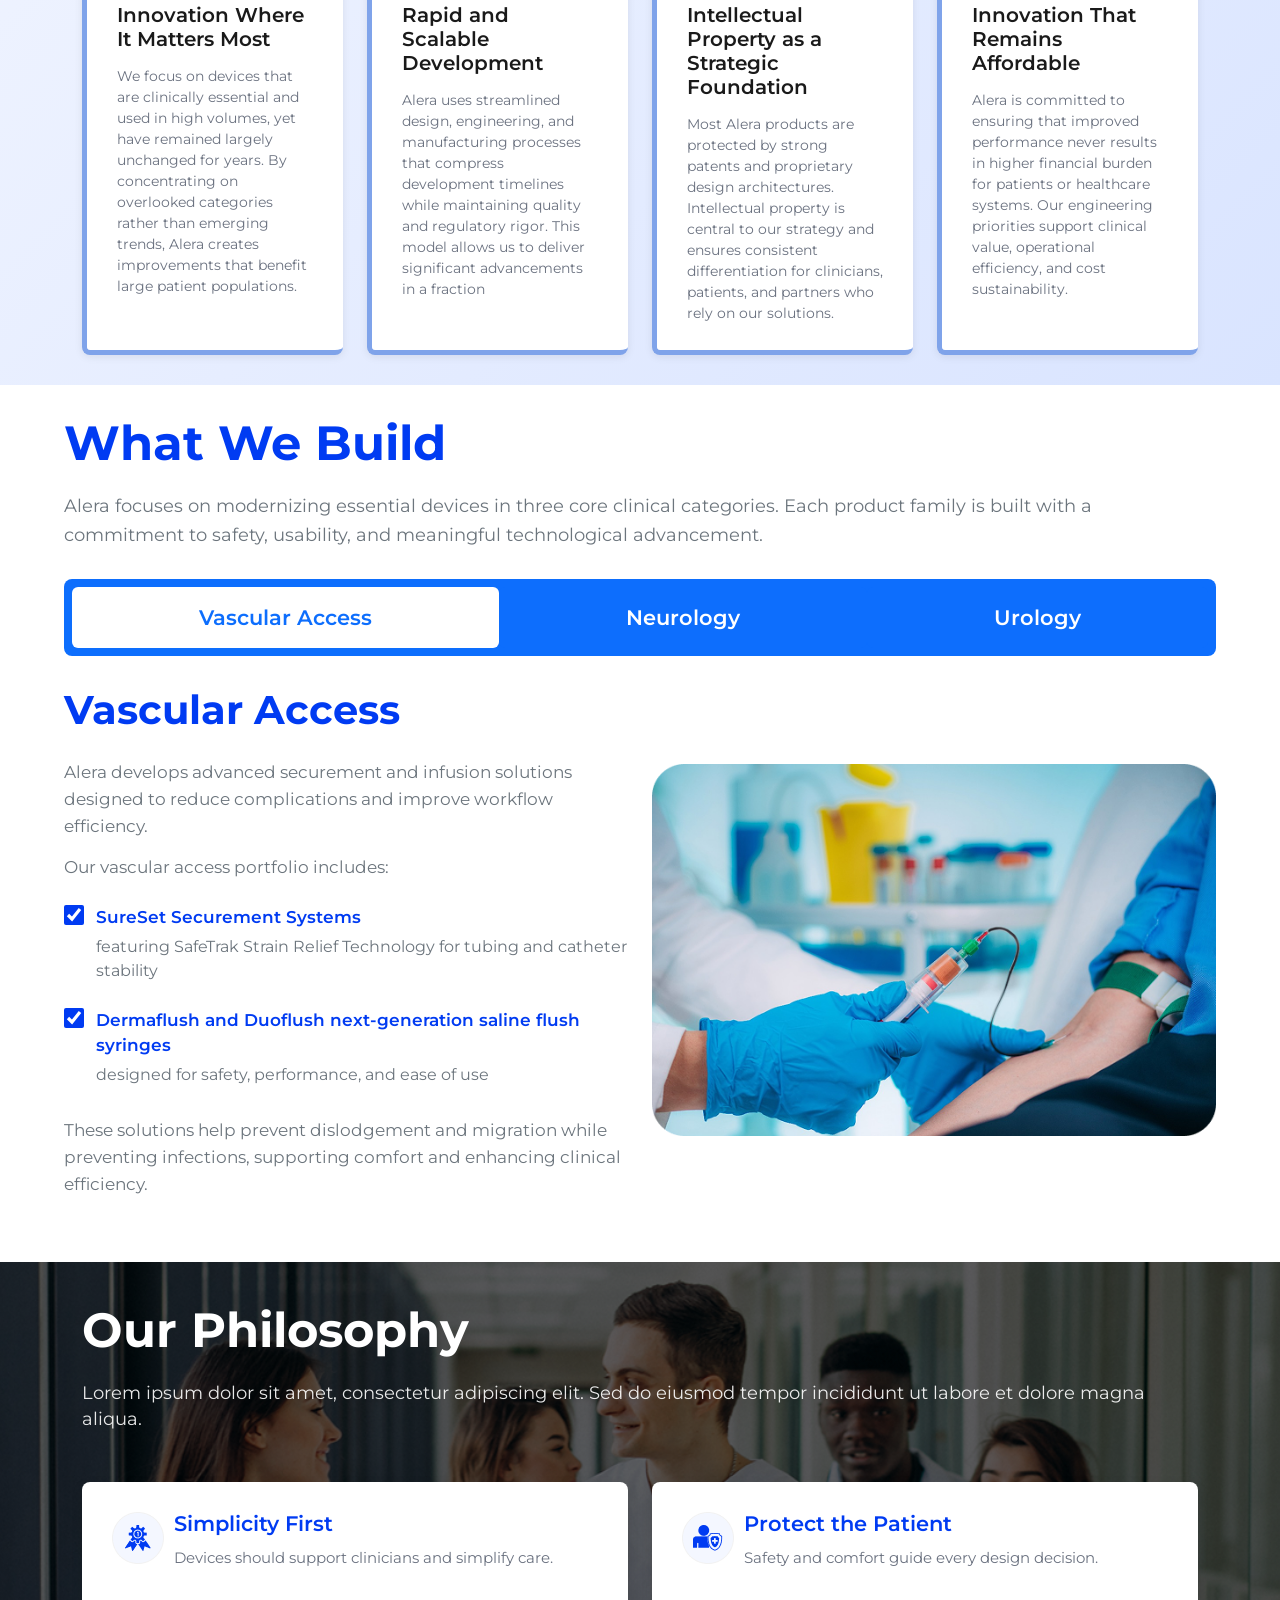
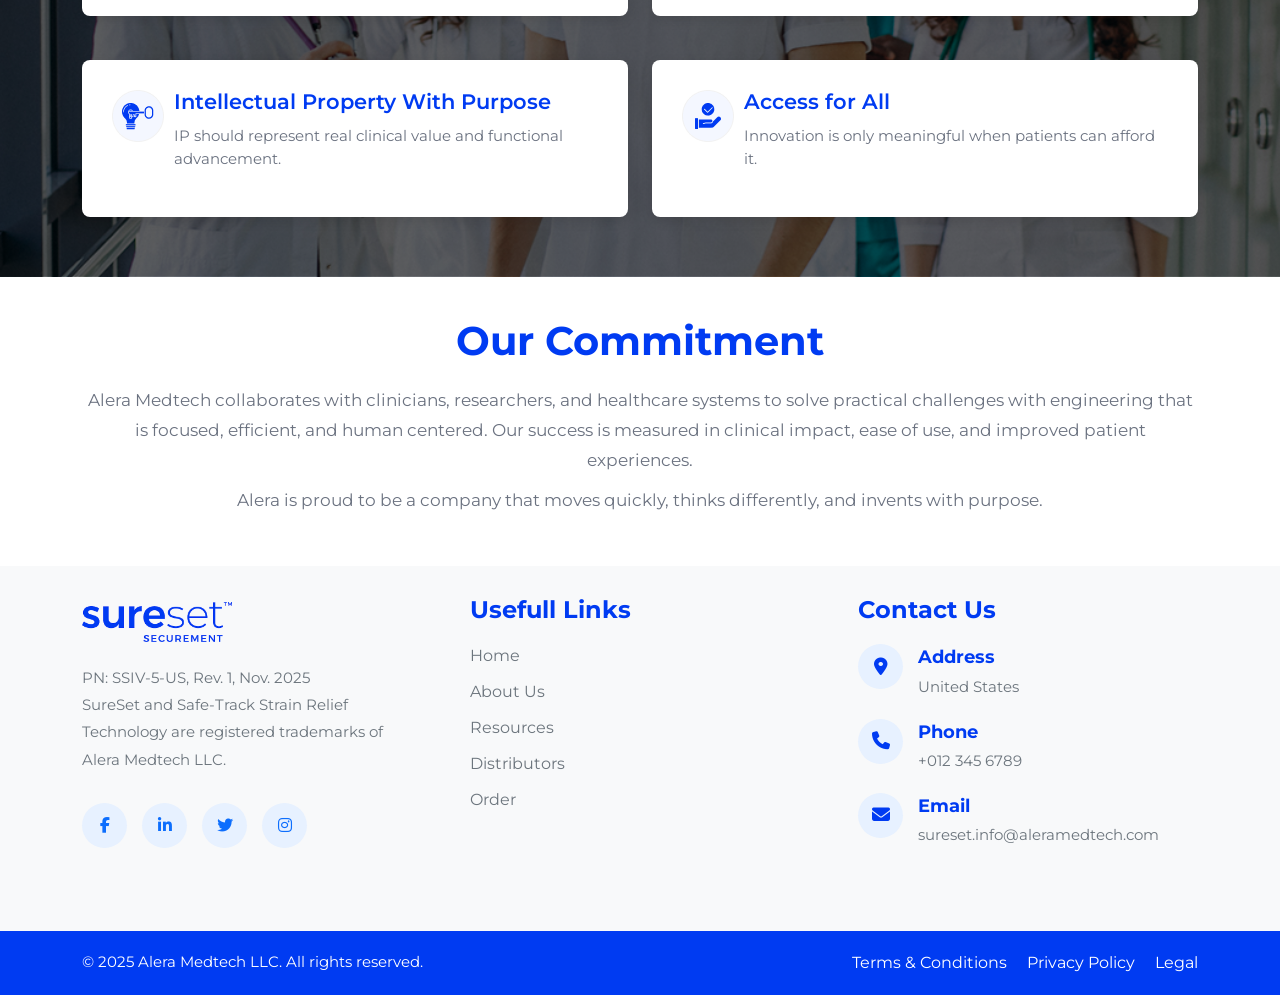
==== commit 7239fa04: "comi" ====
--- a/about.html
+++ b/about.html
@@ -450,10 +450,10 @@
                         day have not kept pace. This creates avoidable complications, unnecessary
                         costs, and limitations in patient care.
                     </p>
-                    <p class="about-highlight-text">
+                    <p class="about-description-text">
                         Alera exists to overcome these limitations.
                     </p>
-                    <p class="about-highlight-text">We identify under-innovated, high-impact medical devices and
+                    <p class="about-description-text">We identify under-innovated, high-impact medical devices and
                         redesign them using modern engineering, strong intellectual property, and a commitment to
                         patient access. Our development approach allows rapid and scalable innovation so that improved
                         devices can reach the market faster and more cost effectively than traditional medical
--- a/css/styles.css
+++ b/css/styles.css
@@ -44,7 +44,7 @@
         .text-content h1 {
             font-size: 3rem;
             font-weight: 900;
-            color: #0050ff;
+            color: #003BF2;
             line-height: 1.1;
             margin-bottom: 30px;
             letter-spacing: 2px;
@@ -59,7 +59,7 @@
         }
 
         .cta-button {
-            background-color: #0050ff;
+            background-color: #003BF2;
             color: white;
             padding: 15px 35px;
             font-size: 1rem;
@@ -125,7 +125,7 @@
             width: 12px;
             height: 12px;
             border-radius: 50%;
-            background-color: #0050ff;
+            background-color: #003BF2;
             opacity: 0.5;
             transition: all 0.3s ease;
         }
@@ -218,7 +218,7 @@
         }
 /* Topbar Styles */
         .topbar {
-            background-color: #0d28ff;
+            background-color: #003BF2;
             padding: 12px 0;
         }
         
@@ -319,7 +319,7 @@
         }
         
         .navbar-menu-link:hover {
-            color: #0d28ff;
+            color: #003BF2;
         }
         
         .navbar-cta-button {
@@ -335,7 +335,7 @@
         }
         
         .navbar-cta-button:hover {
-            background-color: #0d28ff;
+            background-color: #003BF2;
             color: white;
         }
         
@@ -428,8 +428,8 @@
 
         .hero-badge {
             display: inline-block;
-            border: 2px solid #0d28ff;
-            color: #0d28ff;
+            border: 2px solid #003BF2;
+            color: #003BF2;
             padding: 8px 24px;
             border-radius: 25px;
             font-size: 14px;
@@ -441,7 +441,7 @@
         .hero-main-heading {
             font-size: 40px;
             font-weight: 700;
-            color: #0d28ff;
+            color: #003BF2;
             line-height: 1.2;
             margin-bottom: 20px;
         }
@@ -475,7 +475,7 @@
         }
 
         .hero-stat-icon {
-            color: #0d28ff;
+            color: #003BF2;
             margin-bottom: 15px;
         }
 
@@ -487,7 +487,7 @@
         }
 
         .hero-cta-button {
-            background-color: #0d28ff;
+            background-color: #003BF2;
             color: white;
             padding: 14px 40px;
             border-radius: 8px;
@@ -500,7 +500,7 @@
         }
 
         .hero-cta-button:hover {
-            background-color: #0a20cc;
+            background-color: #003BF2;
             color: white;
         }
 
@@ -638,7 +638,7 @@
         .about-main-title {
             font-size: 40px;
             font-weight: 700;
-            color: #0d28ff;
+            color: #003BF2;
             line-height: 1.3;
             margin-bottom: 15px;
         }
@@ -646,23 +646,22 @@
         .about-subtitle {
             font-size: 36px;
             font-weight: 500;
-            color: #0d28ff;
+            color: #003BF2;
             line-height: 1.3;
             margin-bottom: 30px;
         }
 
         .about-description-text {
-            font-size: 16px;
+            font-size: 18px;
             color: #6b7280;
             line-height: 1.8;
             margin-bottom: 15px;
         }
 
         .about-highlight-text {
-            font-size: 16px;
+            font-size: 18px;
             color: #6b7280;
             line-height: 1.8;
-            font-weight: 500;
         }
 
         /* Responsive Styles */
@@ -861,7 +860,7 @@
         .benefits-main-heading {
             font-size: 40px;
             font-weight: 700;
-            color: #0d28ff;
+            color: #003BF2;
             line-height: 1.3;
             margin-bottom: 20px;
         }
@@ -899,7 +898,7 @@
         .benefits-stat-number {
             font-size: 20px;
             font-weight: 500;
-            color: #0d28ff;
+            color: #003BF2;
             margin-bottom: 10px;
             text-align: center;
         }
@@ -938,7 +937,7 @@
         .introducing-main-title {
             font-size: 42px;
             font-weight: 700;
-            color: #0d28ff;
+            color: #003BF2;
             line-height: 1.3;
             margin-bottom: 20px;
         }
@@ -967,7 +966,7 @@
 
         .introducing-check-icon {
             font-size: 20px;
-            color: #0d28ff;
+            color: #003BF2;
             flex-shrink: 0;
             margin-top: 2px;
         }
@@ -1095,7 +1094,7 @@
                         url('../img/bg\ img.png');
             background-size: cover;
             background-position: center;
-            padding: 80px 0 250px;
+            padding: 50px 0 250px;
             color: white;
             text-align: center;
         }
@@ -1130,15 +1129,15 @@
         .vas-feature-card {
             background: white;
             border-radius: 15px;
-            padding: 40px;
-            margin-top: -200px;
+            padding: 30px;
+            margin-top: -180px;
             box-shadow: 0 4px 6px rgba(0, 0, 0, 0.1);
             height: 190%;
         }
 
         .vas-card-title {
-            color: #0d6efd;
-            font-size: 2rem;
+            color: #003BF2;
+            font-size: 1.8rem;
             font-weight: 700;
             margin-bottom: 30px;
         }
@@ -1151,9 +1150,9 @@
         }
 
         .vas-check-icon {
-            width: 24px;
-            height: 24px;
-            background-color: #0d6efd;
+            width: 20px;
+            height: 20px;
+            background-color: #003BF2;
             border-radius: 4px;
             display: flex;
             align-items: center;
@@ -1195,14 +1194,15 @@
         .vas-stabilization-section {
             background: url(../img/home-bg.png),
                         linear-gradient(135deg, #fff 0%, #ffffff 100%), no-repeat;
-            padding: 80px 0;
+            padding: 40px 0;
         }
 
         .vas-stab-title {
-            color: #0d6efd;
+            color: #003BF2;
             font-size: 2.5rem;
             font-weight: 700;
             margin-bottom: 30px;
+            text-align: left;
         }
 
         .vas-stab-image-wrapper {
@@ -1222,9 +1222,9 @@
 
         .vas-stab-description {
             color: #6c757d;
-            font-size: 1.1rem;
+            font-size: 18px;
             line-height: 1.8;
-            margin-top: 30px;
+            margin-top: 20px;
             text-align: justify;
         }
 
@@ -1247,7 +1247,7 @@
 
         .vas-benefit-card {
             background: white;
-            padding: 30px;
+            padding: 15px 30px;
             border-radius: 10px;
             box-shadow: 0 2px 4px rgba(0, 0, 0, 0.08);
             margin-bottom: 25px;
@@ -1273,19 +1273,19 @@
 
         .vas-benefit-icon i {
             font-size: 24px;
-            color: #0d6efd;
+            color: #003BF2;
         }
 
         .vas-benefit-title {
-            color: #0d6efd;
-            font-size: 1.3rem;
+            color: #003BF2;
+            font-size: 18px;
             font-weight: 700;
             margin-bottom: 10px;
         }
 
         .vas-benefit-text {
             color: #6c757d;
-            font-size: 1rem;
+            font-size: 14px;
             line-height: 1.6;
             margin: 0;
         }
@@ -1298,7 +1298,7 @@
 
 
         .vas-footer-logo {
-            color: #0d6efd;
+            color: #003BF2;
             font-size: 2rem;
             font-weight: 700;
             margin-bottom: 20px;
@@ -1337,13 +1337,13 @@
         }
 
         .vas-social-link:hover {
-            background-color: #0d6efd;
+            background-color: #003BF2;
             color: white;
             transform: translateY(-3px);
         }
 
         .vas-footer-section-title {
-            color: #0d6efd;
+            color: #003BF2;
             font-size: 1.5rem;
             font-weight: 700;
             margin-bottom: 20px;
@@ -1388,12 +1388,12 @@
         }
 
         .vas-contact-icon i {
-            color: #0d6efd;
+            color: #003BF2;
             font-size: 18px;
         }
 
         .vas-contact-label {
-            color: #0d6efd;
+            color: #003BF2;
             font-weight: 700;
             font-size: 1.1rem;
             margin-bottom: 5px;
@@ -1406,7 +1406,7 @@
         }
 
         .vas-footer-bottom {
-            background-color: #0d6efd;
+            background-color: #003BF2;
             padding: 20px 0;
             margin-top: 40px;
         }
@@ -1925,12 +1925,13 @@
         }
 
         .nt-container {
-            max-width: 1250px;
+            max-width: 90%;
             margin: 0 auto;
+            padding-top: 30px;
         }
 
         .nt-main-title {
-            color: #0d6efd;
+            color: #003BF2;
             font-weight: 700;
             font-size: 3rem;
             margin-bottom: 20px;
@@ -1972,7 +1973,7 @@
         }
 
         .nt-section-title {
-            color: #0d6efd;
+            color: #003BF2;
             font-weight: 700;
             font-size: 2.5rem;
             margin-bottom: 25px;
@@ -1996,15 +1997,15 @@
         }
 
         .nt-product-item input[type="checkbox"] {
-            width: 24px;
-            height: 24px;
+            width: 20px;
+            height: 20px;
             margin-right: 12px;
-            accent-color: #0d6efd;
+            accent-color: #003BF2;
             flex-shrink: 0;
         }
 
         .nt-product-name {
-            color: #0d6efd;
+            color: #003BF2;
             font-weight: 600;
             font-size: 1.05rem;
             margin-bottom: 5px;
@@ -2055,12 +2056,12 @@
         }
 
         .alera-hero-section {
-            background-color: linear-gradient(135deg, #f0f4ff 0%, #d9e4ff 100%);
-            padding: 60px 0;
+            background: linear-gradient(135deg, #f0f4ff 0%, #d9e4ff 100%);
+            padding: 30px 0;
         }
 
         .alera-section-title {
-            color: #0056ff;
+            color: #003BF2;
             font-size: 2.5rem;
             font-weight: 700;
             margin-bottom: 50px;
@@ -2077,7 +2078,7 @@
         }
 
         .alera-icon-wrapper {
-            color: #0056ff;
+            color: #003BF2;
             font-size: 3rem;
             margin-bottom: 20px;
         }
@@ -2124,7 +2125,7 @@
         }
 
         .alera-philosophy-card-title {
-            color: #0056ff;
+            color: #003BF2;
             font-size: 1.3rem;
             font-weight: 600;
             margin-bottom: 10px;
@@ -2134,7 +2135,7 @@
         }
 
         .alera-philosophy-card-icon {
-            color: #0056ff;
+            color: #003BF2;
             font-size: 2rem;
         }
 
@@ -2149,7 +2150,7 @@
         }
 
         .alera-commitment-title {
-            color: #0056ff;
+            color: #003BF2;
             font-size: 2.5rem;
             font-weight: 700;
             margin-bottom: 20px;
@@ -2165,11 +2166,11 @@
 
         .sureset-faq-section {
             background-color: #f8f9fa;
-            padding: 60px 0;
+            padding: 30px 0;
         }
 
         .sureset-faq-title {
-            color: #0d6efd;
+            color: #003BF2;
             font-size: 2.5rem;
             font-weight: 700;
             text-align: center;
@@ -2211,7 +2212,7 @@
         }
 
         .sureset-faq-number {
-            background-color: #0d6efd;
+            background-color: #003BF2;
             color: white;
             border-radius: 50%;
             width: 30px;
@@ -2225,7 +2226,7 @@
         }
 
         .sureset-faq-toggle {
-            color: #0d6efd;
+            color: #003BF2;
             font-size: 1.2rem;
             transition: transform 0.3s ease;
         }
@@ -2250,22 +2251,19 @@
 
         .sureset-resources-section {
             background-color: #f0f4ff;
-            padding: 60px 0;
+            padding: 30px 0;
         }
 
         .sureset-resources-title {
-            color: #0d6efd;
+            color: #003BF2;
             font-size: 2.5rem;
             font-weight: 700;
             text-align: center;
-            margin-bottom: 50px;
+            margin-bottom: 30px;
         }
 
         .sureset-resources-card {
-            background: white;
             border-radius: 12px;
-            padding: 40px;
-            box-shadow: 0 4px 12px rgba(0, 0, 0, 0.08);
         }
 
         .sureset-brochure-image {
@@ -2278,7 +2276,7 @@
         .sureset-download-link {
             display: flex;
             align-items: center;
-            color: #0d6efd;
+            color: #003BF2;
             text-decoration: none;
             font-weight: 600;
             font-size: 1.1rem;
@@ -2287,7 +2285,7 @@
         }
 
         .sureset-download-link:hover {
-            color: #0a58ca;
+            color: #003BF2;
             transform: translateX(5px);
         }
 
@@ -2318,7 +2316,7 @@
 
         .sureset-contact-button {
             background-color: white;
-            color: #0d6efd;
+            color: #003BF2;
             border: none;
             padding: 12px 35px;
             border-radius: 6px;
@@ -2348,7 +2346,7 @@
         .sureset-title-main {
             font-size: 40px;
             font-weight: 700;
-            color: #0d6efd;
+            color: #003BF2;
             text-align: center;
             margin-bottom: 30px;
             line-height: 1.2;
@@ -2402,21 +2400,21 @@
         .sureset-location-icon {
             width: 30px;
             height: 40px;
-            background-color: #0d6efd;
+            background-color: #003BF2;
             clip-path: polygon(50% 100%, 0% 40%, 0% 20%, 50% 0%, 100% 20%, 100% 40%);
         }
 
         .sureset-email-icon {
             width: 40px;
             height: 30px;
-            background-color: #0d6efd;
+            background-color: #003BF2;
             clip-path: polygon(0% 0%, 50% 50%, 100% 0%, 100% 100%, 0% 100%);
         }
 
         .sureset-info-content h3 {
             font-size: 1.5rem;
             font-weight: 600;
-            color: #0d6efd;
+            color: #003BF2;
             margin-bottom: 8px;
         }
 
@@ -2442,7 +2440,7 @@
         }
 
         .sureset-form-section {
-            padding: 80px 20px;
+            padding: 40px 20px;
             background-color: #f8f9fa;
         }
 
@@ -2450,14 +2448,14 @@
             max-width: 800px;
             margin: 0 auto;
             background-color: #f0f3ff;
-            padding: 60px 80px;
+            padding: 30px 80px;
             border-radius: 20px;
         }
 
         .sureset-form-title {
             font-size: 2.5rem;
             font-weight: 700;
-            color: #0d6efd;
+            color: #003BF2;
             text-align: center;
             margin-bottom: 40px;
         }
@@ -2475,7 +2473,7 @@
             left: 20px;
             top: 50%;
             transform: translateY(-50%);
-            color: #0d6efd;
+            color: #003BF2;
             font-size: 1.2rem;
         }
 
@@ -2550,7 +2548,7 @@
         }
 
         .sureset-submit-btn:hover {
-            background-color: #0b5ed7;
+            background-color: #003BF2;
         }
 
         .sureset-submit-arrow {
@@ -2595,7 +2593,7 @@
         }
 
         .safetrak-main-title {
-            color: #0056d2;
+            color: #003BF2;
             font-size: 40px;
             font-weight: 700;
             margin-bottom: 25px;
@@ -2645,7 +2643,7 @@
         }
 
         .safetrak-feature-title {
-            color: #0056d2;
+            color: #003BF2;
             font-size: 24px;
             font-weight: 700;
             margin-bottom: 15px;
@@ -2666,7 +2664,7 @@
         }
 
         .safetrak-advantages-title {
-            color: #0056d2;
+            color: #003BF2;
             font-size: 42px;
             font-weight: 700;
             margin-bottom: 50px;
@@ -2728,7 +2726,7 @@
         }
 
         .safetrak-benefit-title {
-            color: #0056d2;
+            color: #003BF2;
             font-size: 22px;
             font-weight: 700;
             margin-bottom: 10px;
@@ -2762,26 +2760,26 @@
             padding: 60px 0;
         }
         .section-1 h1 {
-            color: #0052cc;
+            color: #003BF2;
             font-weight: bold;
             font-size: 2.5rem;
             margin-bottom: 10px;
         }
         .section-1 h2 {
-            color: #0052cc;
+            color: #003BF2;
             font-weight: bold;
             font-size: 2rem;
             margin-bottom: 30px;
         }
         .section-1 .challenge-title {
-            color: #0052cc;
+            color: #003BF2;
             font-weight: bold;
-            font-size: 1.8rem;
+            font-size: 2.1em;
             margin-bottom: 25px;
         }
         .section-1 p {
             color: #6c757d;
-            font-size: 1rem;
+            font-size: 18px;
             line-height: 1.6;
             margin-bottom: 15px;
         }
@@ -2840,7 +2838,7 @@
         }
 
         .vascular-section-title {
-            color: #0056d2;
+            color: #003BF2;
             font-size: 40px;
             font-weight: 700;
             line-height: 1.15;
@@ -2855,7 +2853,7 @@
         }
 
         .vascular-commitment-title {
-            color: #0056d2;
+            color: #003BF2;
             font-size: 40px;
             font-weight: 700;
             line-height: 1.15;
@@ -3010,7 +3008,7 @@
         .privacy-policy-title {
             font-size: 48px;
             font-weight: 900;
-            color: #0050ff;
+            color: #003BF2;
             margin-bottom: 50px;
             text-align: center;
             letter-spacing: 1px;
@@ -3034,7 +3032,7 @@
         .privacy-policy-section-title {
             font-size: 24px;
             font-weight: 700;
-            color: #0050ff;
+            color: #003BF2;
             margin-top: 35px;
             margin-bottom: 15px;
             letter-spacing: 0.5px;
@@ -3066,7 +3064,7 @@
             content: "▸";
             position: absolute;
             left: 0;
-            color: #0050ff;
+            color: #003BF2;
             font-weight: bold;
             font-size: 18px;
         }
@@ -3078,7 +3076,7 @@
         }
 
         .privacy-policy-contact a {
-            color: #0050ff;
+            color: #003BF2;
             text-decoration: none;
             font-weight: 600;
             transition: all 0.3s ease;
@@ -3086,7 +3084,7 @@
 
         .privacy-policy-contact a:hover {
             text-decoration: underline;
-            color: #003399;
+            color: #003BF2;
         }
 
         .privacy-policy-closing {
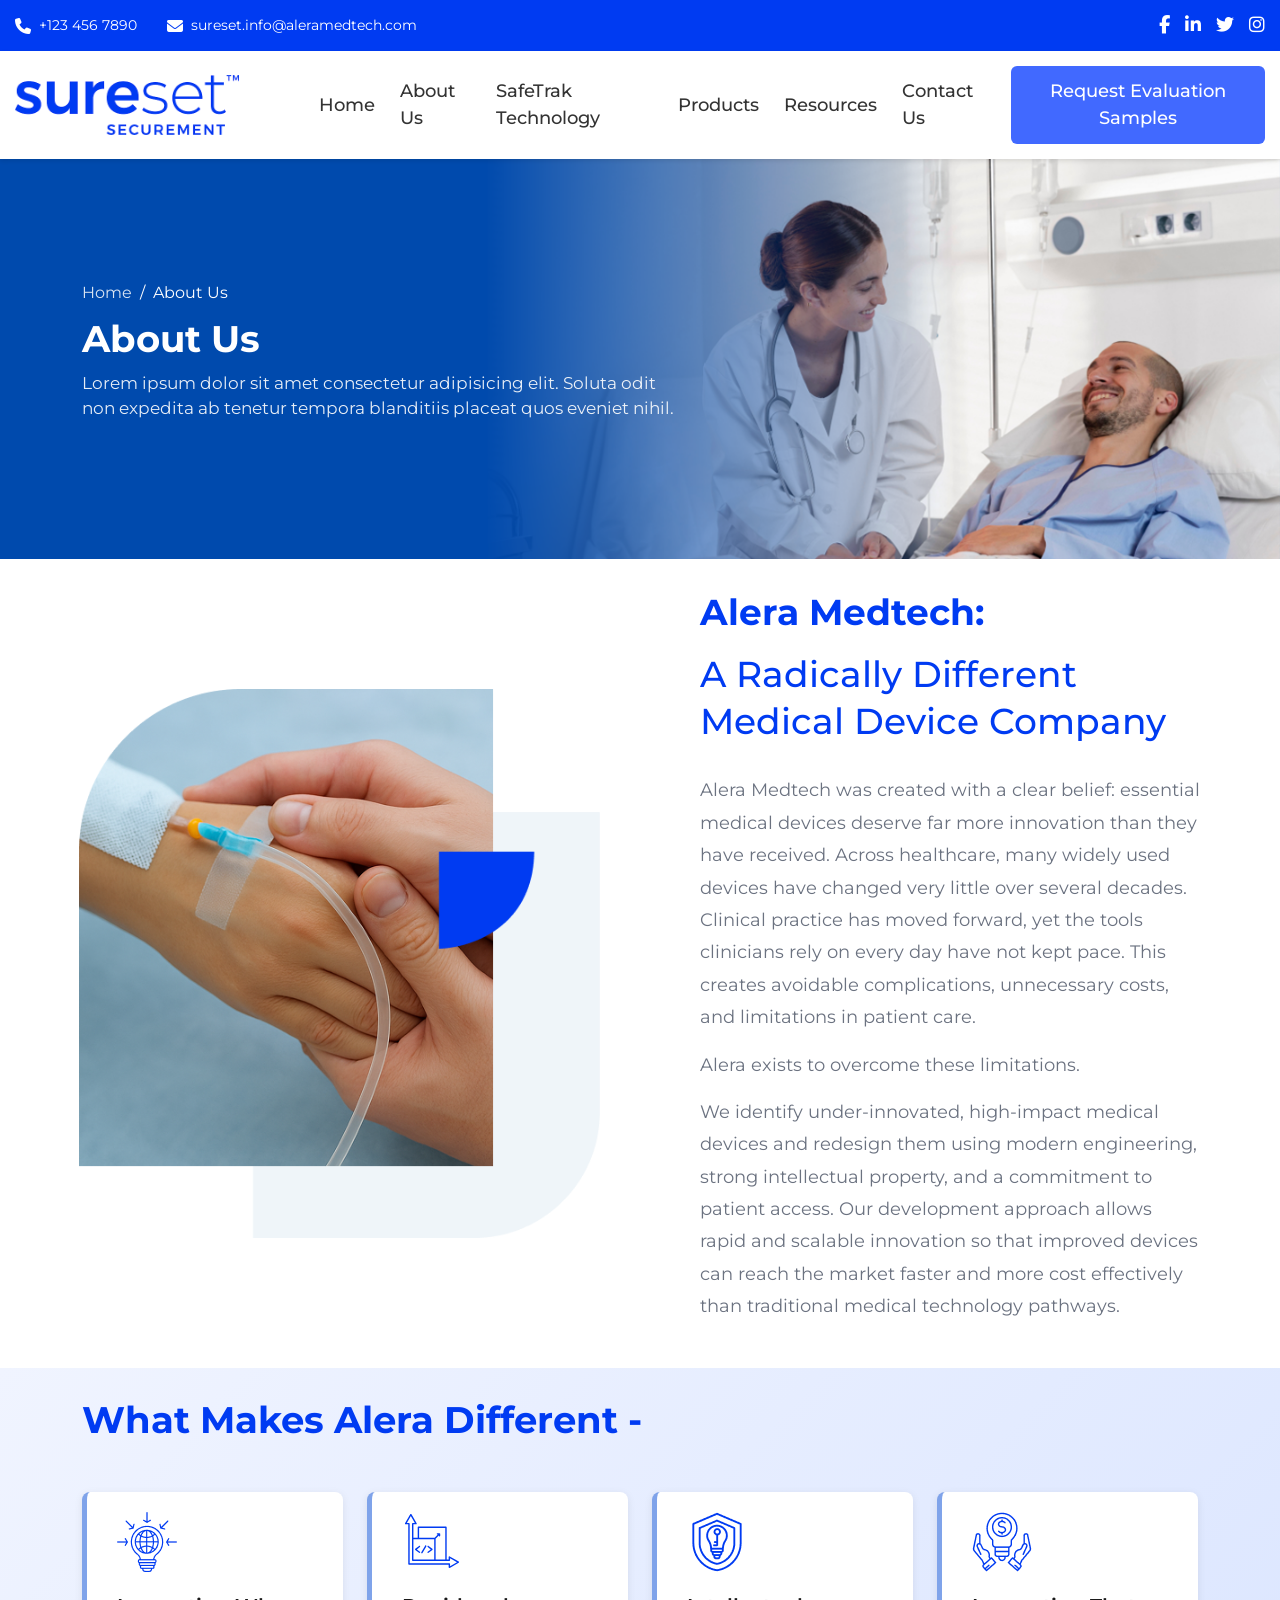
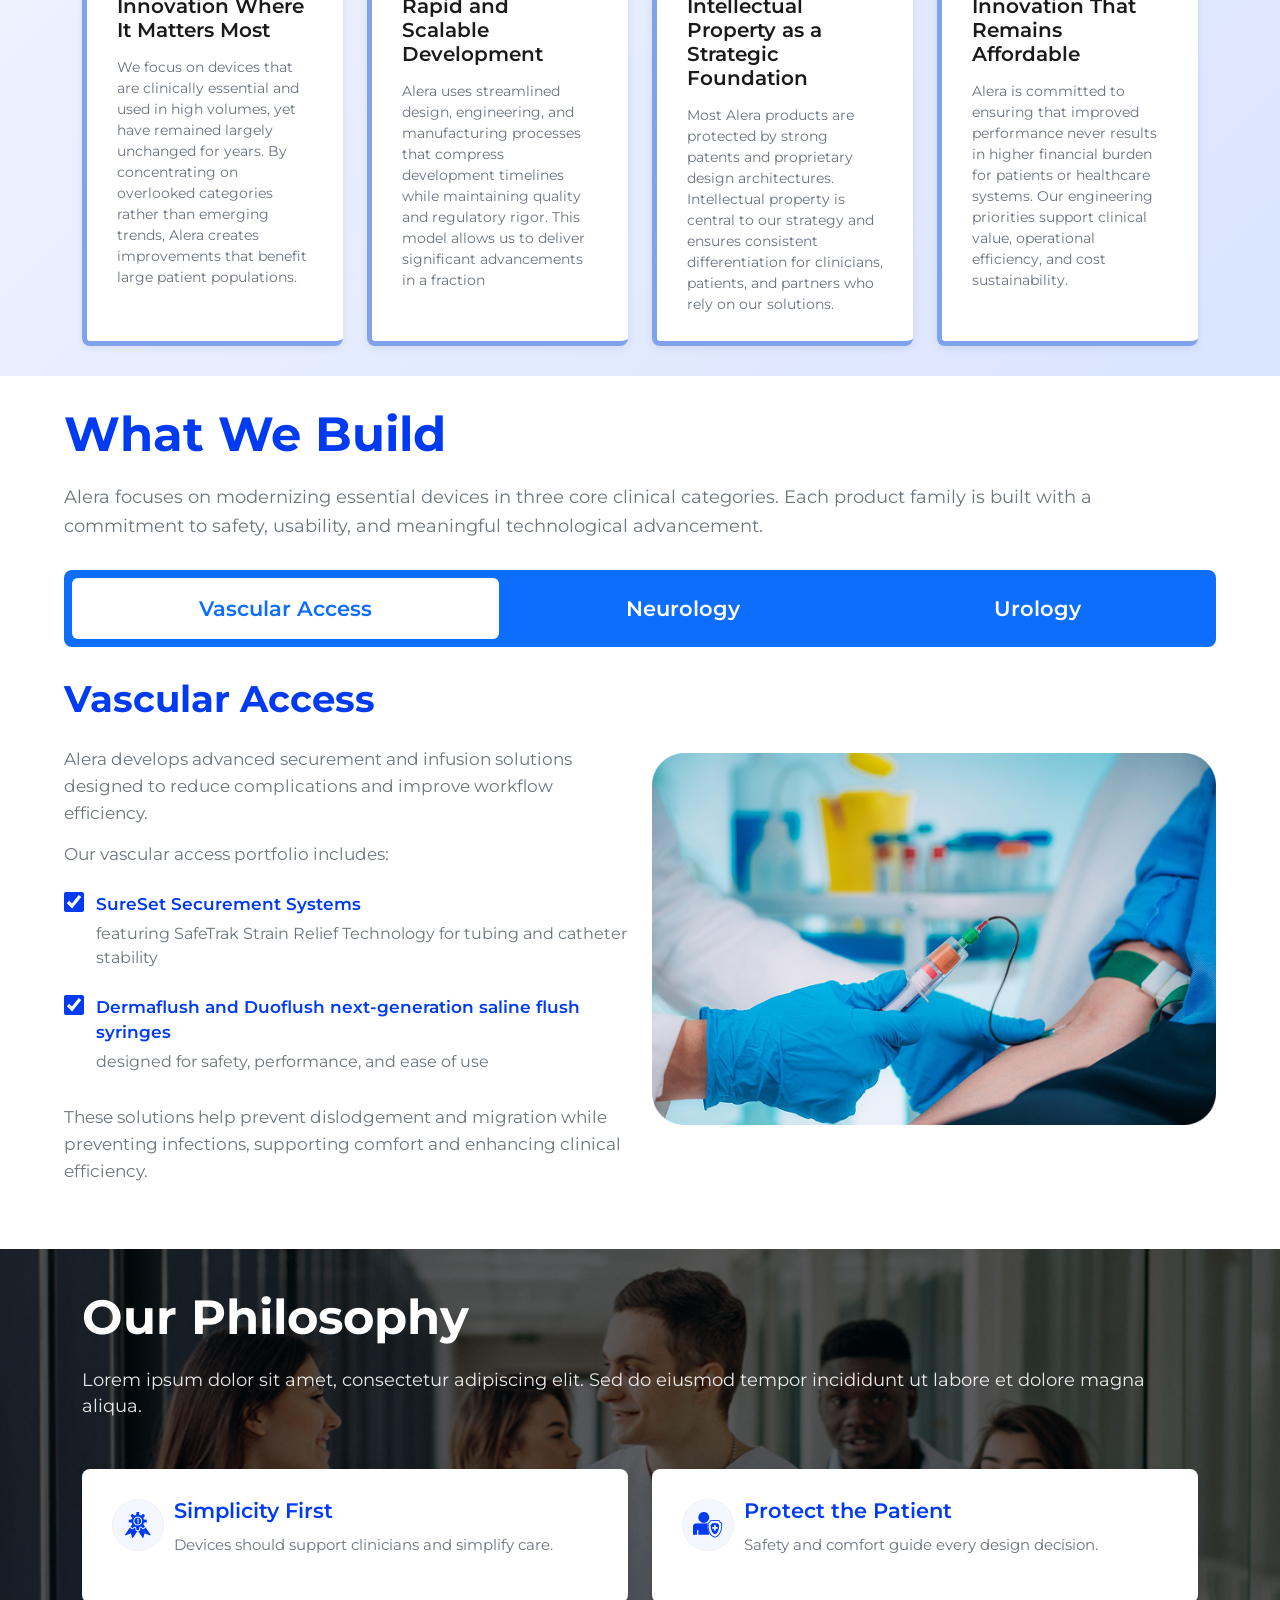
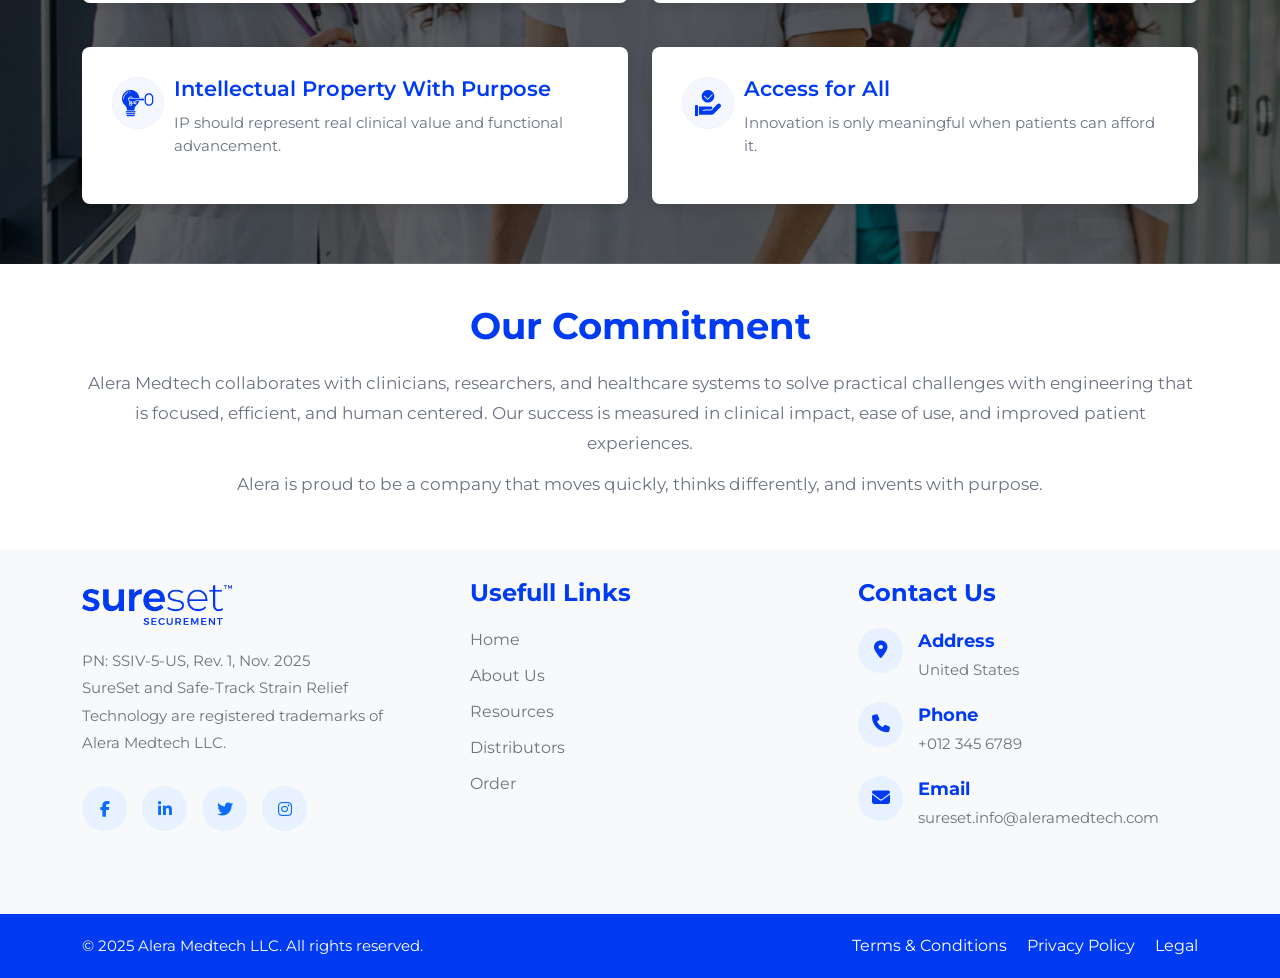
==== commit 921f3c8c: "comi" ====
--- a/about.html
+++ b/about.html
@@ -51,7 +51,7 @@
                     <img src="img/SureSet logo.png" alt="SureSet Logo" class="navbar-logo">
                 </a>
 
-                <button class="navbar-toggle" onclick="toggleMenu()">
+                <button class="navbar-toggle" aria-controls="navbarMenu" aria-expanded="false" aria-label="Toggle navigation" onclick="toggleMenu()">
                     <i class="fas fa-bars"></i>
                 </button>
 
@@ -640,7 +640,7 @@
                     </div>
                     <div class="col-lg-6">
                         <img src="img/nuerogy.jpeg"
-                            alt="Neurology" class="nt-product-image">
+                            alt="Neurology" class="nt-product-image" style="border-radius: 30px;">
                     </div>
                 </div>
             </div>
@@ -677,7 +677,7 @@
                     </div>
                     <div class="col-lg-6">
                         <img src="img/urology.jpeg"
-                            alt="Urology" class="nt-product-image">
+                            alt="Urology" class="nt-product-image" style="border-radius: 30px;"> 
                     </div>
                 </div>
             </div>
@@ -850,7 +850,9 @@
     <script>
         function toggleMenu() {
             const menu = document.getElementById('navbarMenu');
+            const btn = document.querySelector('.navbar-toggle');
             menu.classList.toggle('navbar-menu-active');
+            if (btn) btn.setAttribute('aria-expanded', menu.classList.contains('navbar-menu-active'));
         }
     </script>
 </body>
--- a/css/styles.css
+++ b/css/styles.css
@@ -12,7 +12,6 @@
         }
 
         .hero-carousel {
-            height: 100vh;
             position: relative;
         }
 
@@ -184,7 +183,7 @@
             }
 
             .text-content h1 {
-                font-size: 2.5rem;
+                font-size: 2.3rem;
             }
 
             .text-content p {
@@ -439,7 +438,7 @@
         }
 
         .hero-main-heading {
-            font-size: 40px;
+            font-size: 36px;
             font-weight: 700;
             color: #003BF2;
             line-height: 1.2;
@@ -636,7 +635,7 @@
         }
 
         .about-main-title {
-            font-size: 40px;
+            font-size: 36px;
             font-weight: 700;
             color: #003BF2;
             line-height: 1.3;
@@ -779,7 +778,7 @@
         }
 
         .safetrak-main-title {
-            font-size: 40px;
+            font-size: 36px;
             font-weight: 700;
             color: #0d28ff;
             margin-bottom: 15px;
@@ -858,7 +857,7 @@
         }
 
         .benefits-main-heading {
-            font-size: 40px;
+            font-size: 36px;
             font-weight: 700;
             color: #003BF2;
             line-height: 1.3;
@@ -874,7 +873,7 @@
 
         .benefits-stats-container {
                 display: grid;
-                grid-template-columns: repeat(4, 1.2fr);
+                grid-template-columns: repeat(4, 1fr);
                 gap: 20px;
                 position: relative;
                 margin-left: -150px;
@@ -913,7 +912,7 @@
 
         /* Introducing Section Styles */
         .introducing-section {
-            padding: 30px 0;
+            padding: 0px 0 20px;
             background: linear-gradient(135deg, #E3E9FF 0%, #ffffff 100%);
         }
 
@@ -1199,7 +1198,7 @@
 
         .vas-stab-title {
             color: #003BF2;
-            font-size: 2.5rem;
+            font-size: 2.3rem;
             font-weight: 700;
             margin-bottom: 30px;
             text-align: left;
@@ -1489,7 +1488,7 @@
 }
 
 .sub-hero-title {
-    font-size: 2.5rem;
+    font-size: 2.3rem;
     font-weight: 700;
     margin-bottom: 10px;
 }
@@ -1975,7 +1974,7 @@
         .nt-section-title {
             color: #003BF2;
             font-weight: 700;
-            font-size: 2.5rem;
+            font-size: 2.3rem;
             margin-bottom: 25px;
         }
 
@@ -2062,7 +2061,7 @@
 
         .alera-section-title {
             color: #003BF2;
-            font-size: 2.5rem;
+            font-size: 2.3rem;
             font-weight: 700;
             margin-bottom: 50px;
         }
@@ -2151,7 +2150,7 @@
 
         .alera-commitment-title {
             color: #003BF2;
-            font-size: 2.5rem;
+            font-size: 2.3rem;
             font-weight: 700;
             margin-bottom: 20px;
         }
@@ -2171,7 +2170,7 @@
 
         .sureset-faq-title {
             color: #003BF2;
-            font-size: 2.5rem;
+            font-size: 2.3rem;
             font-weight: 700;
             text-align: center;
             margin-bottom: 20px;
@@ -2256,7 +2255,7 @@
 
         .sureset-resources-title {
             color: #003BF2;
-            font-size: 2.5rem;
+            font-size: 2.3rem;
             font-weight: 700;
             text-align: center;
             margin-bottom: 30px;
@@ -2308,7 +2307,7 @@
         }
 
         .sureset-contact-title {
-            font-size: 2.5rem;
+            font-size: 2.3rem;
             font-weight: 700;
             margin-bottom: 30px;
             line-height: 1.3;
@@ -2344,11 +2343,11 @@
         }
 
         .sureset-title-main {
-            font-size: 40px;
+            font-size: 36px;
             font-weight: 700;
             color: #003BF2;
             text-align: center;
-            margin-bottom: 30px;
+            margin-bottom: 10px;
             line-height: 1.2;
         }
 
@@ -2368,7 +2367,7 @@
         }
 
         .sureset-hq-title {
-            font-size: 2.5rem;
+            font-size: 2.3rem;
             font-weight: 700;
             color: #000000;
             margin-bottom: 50px;
@@ -2453,7 +2452,7 @@
         }
 
         .sureset-form-title {
-            font-size: 2.5rem;
+            font-size: 2.3rem;
             font-weight: 700;
             color: #003BF2;
             text-align: center;
@@ -2557,7 +2556,7 @@
 
         @media (max-width: 768px) {
             .sureset-title-main {
-                font-size: 2.5rem;
+                font-size: 2.3rem;
             }
 
             .sureset-subtitle-text {
@@ -2594,9 +2593,9 @@
 
         .safetrak-main-title {
             color: #003BF2;
-            font-size: 40px;
+            font-size: 36px;
             font-weight: 700;
-            margin-bottom: 25px;
+            margin-bottom: 10px;
             line-height: 1.2;
         }
 
@@ -2762,7 +2761,7 @@
         .section-1 h1 {
             color: #003BF2;
             font-weight: bold;
-            font-size: 2.5rem;
+            font-size: 2.3rem;
             margin-bottom: 10px;
         }
         .section-1 h2 {
@@ -2804,7 +2803,7 @@
         }
         .section-2 h2 {
             font-weight: bold;
-            font-size: 2.5rem;
+            font-size: 2.3rem;
             margin-bottom: 30px;
         }
         .section-2 p {
@@ -2833,31 +2832,31 @@
 
         .vascular-text-column {
             flex: 0 0 60%;
-            padding: 150px 60px 60px 80px;
+            padding: 100px 60px 60px 80px;
             z-index: 2;
         }
 
         .vascular-section-title {
             color: #003BF2;
-            font-size: 40px;
+            font-size: 36px;
             font-weight: 700;
             line-height: 1.15;
-            margin-bottom: 30px;
+            margin-bottom: 10px;
         }
 
         .vascular-section-description {
             color: #7a7a7a;
             font-size: 16px;
             line-height: 1.75;
-            margin-bottom: 30px;
+            margin-bottom: 20px;
         }
 
         .vascular-commitment-title {
             color: #003BF2;
-            font-size: 40px;
+            font-size: 36px;
             font-weight: 700;
             line-height: 1.15;
-            margin-bottom: 30px;
+            margin-bottom: 10px;
         }
 
         .vascular-commitment-text {
